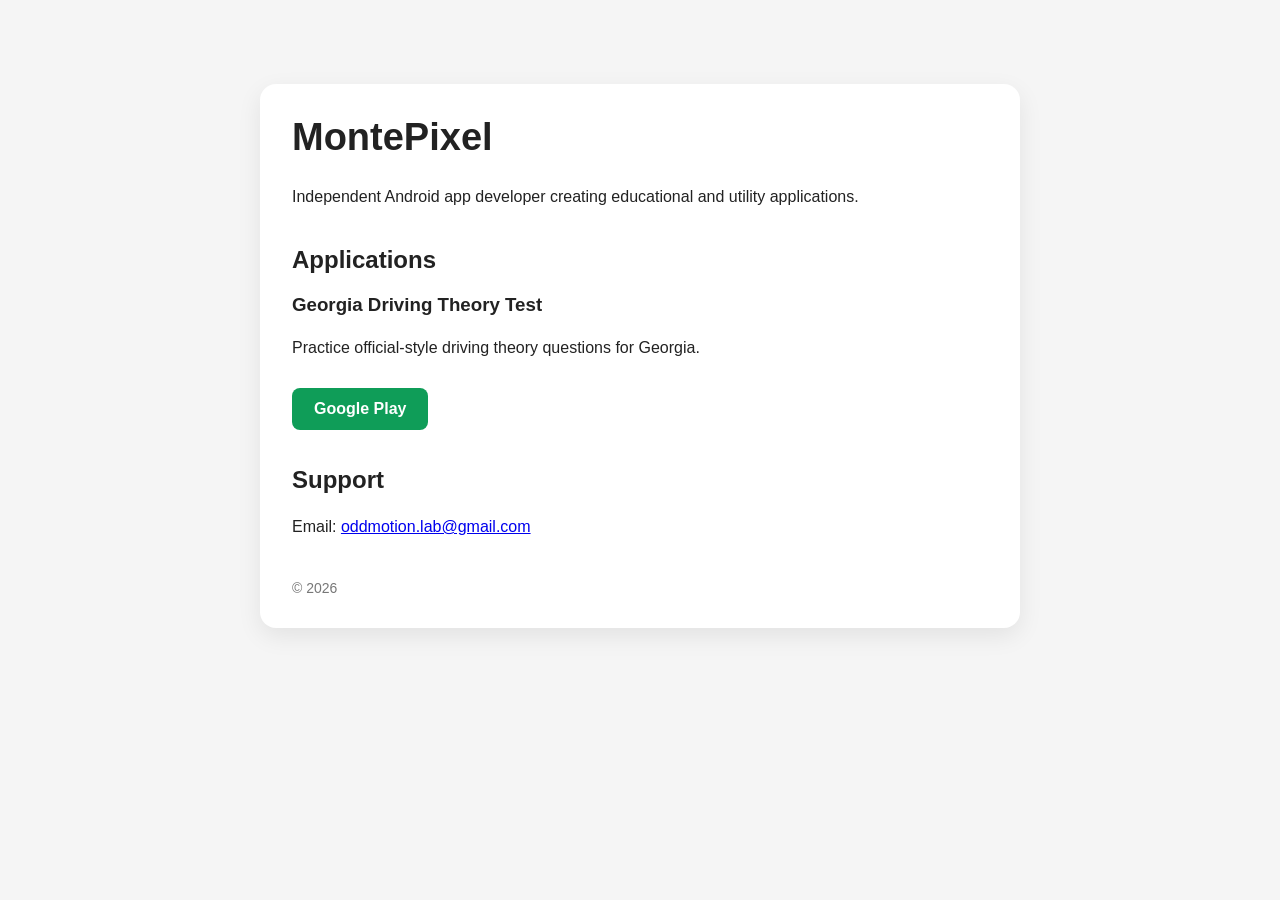
==== index.html @ 761410ec "Change title from 'MontePixel' to 'MontePixelStudio'" ====
<!DOCTYPE html>
<html lang="en">
<head>
    <meta charset="UTF-8">
    <meta name="viewport" content="width=device-width, initial-scale=1.0">
    <title>MontePixelStudio</title>
    <style>
        body {
            margin: 0;
            font-family: -apple-system, BlinkMacSystemFont, "Segoe UI", Roboto, Arial, sans-serif;
            background: #f5f5f5;
            color: #222;
        }

        .container {
            max-width: 760px;
            margin: 60px auto;
            padding: 24px;
        }

        .card {
            background: white;
            border-radius: 16px;
            padding: 32px;
            box-shadow: 0 8px 24px rgba(0,0,0,.08);
        }

        h1 {
            margin-top: 0;
            font-size: 38px;
        }

        h2 {
            margin-top: 36px;
        }

        p {
            line-height: 1.6;
        }

        .button {
            display: inline-block;
            margin-top: 12px;
            padding: 12px 22px;
            background: #0f9d58;
            color: white;
            text-decoration: none;
            border-radius: 8px;
            font-weight: 600;
        }

        .button:hover {
            background: #0b8043;
        }

        footer {
            margin-top: 40px;
            color: #777;
            font-size: 14px;
        }

        code {
            background: #eee;
            padding: 2px 6px;
            border-radius: 4px;
        }
    </style>
</head>
<body>

<div class="container">
    <div class="card">

        <h1>MontePixel</h1>

        <p>
            Independent Android app developer creating educational and utility applications.
        </p>

        <h2>Applications</h2>

        <h3>Georgia Driving Theory Test</h3>

        <p>
            Practice official-style driving theory questions for Georgia.
        </p>

        <a class="button"
           href="https://play.google.com/store/apps/details?id=com.montepixel.pddgeapp"
           target="_blank">
            Google Play
        </a>

        <h2>Support</h2>

        <p>
            Email:
            <a href="mailto:oddmotion.lab@gmail.com">
                oddmotion.lab@gmail.com
            </a>
        </p>

        <footer>
            © 2026 
        </footer>

    </div>
</div>

</body>
</html>
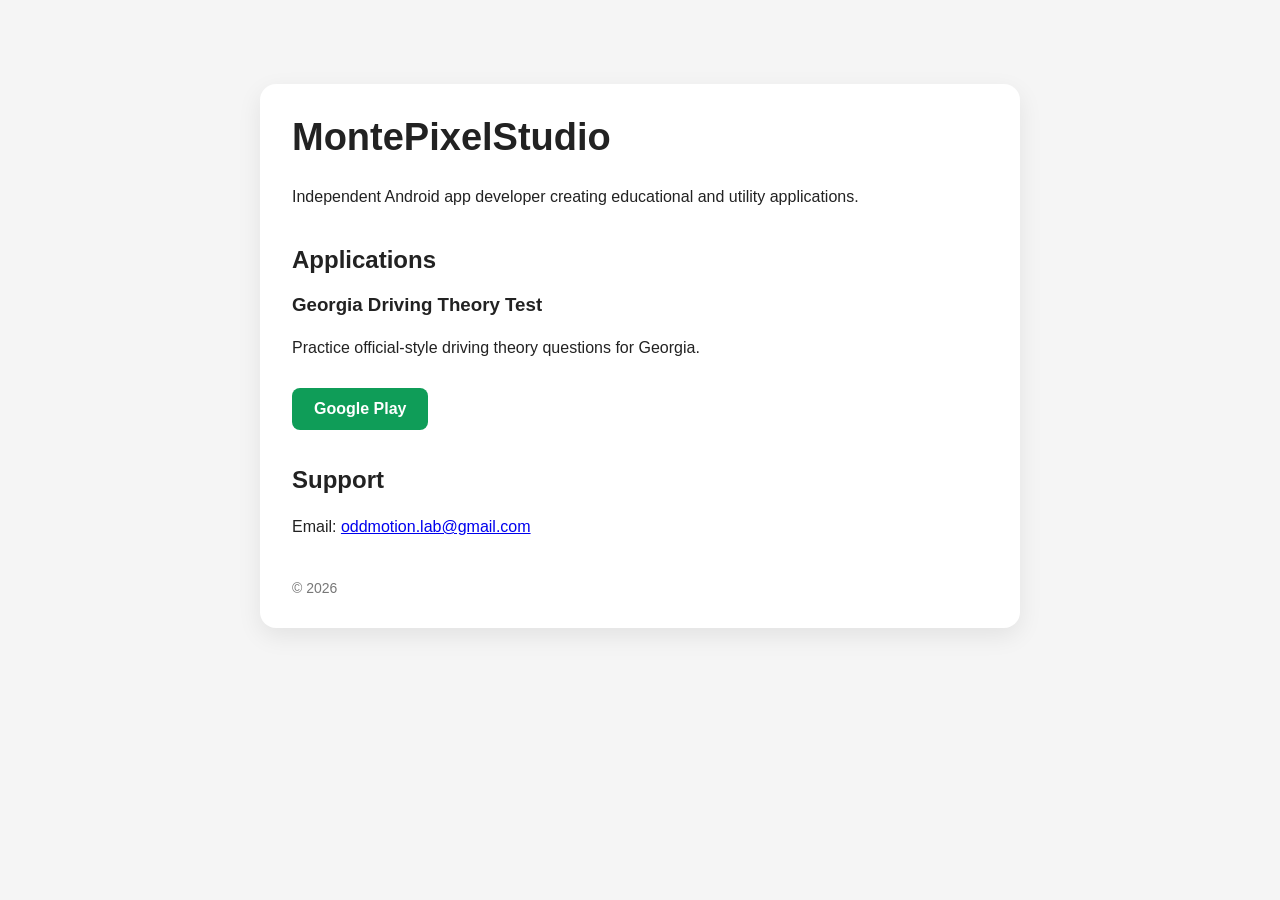
==== commit 289bce41: "Update index.html" ====
--- a/index.html
+++ b/index.html
@@ -71,7 +71,7 @@
 <div class="container">
     <div class="card">
 
-        <h1>MontePixel</h1>
+        <h1>MontePixelStudio</h1>
 
         <p>
             Independent Android app developer creating educational and utility applications.
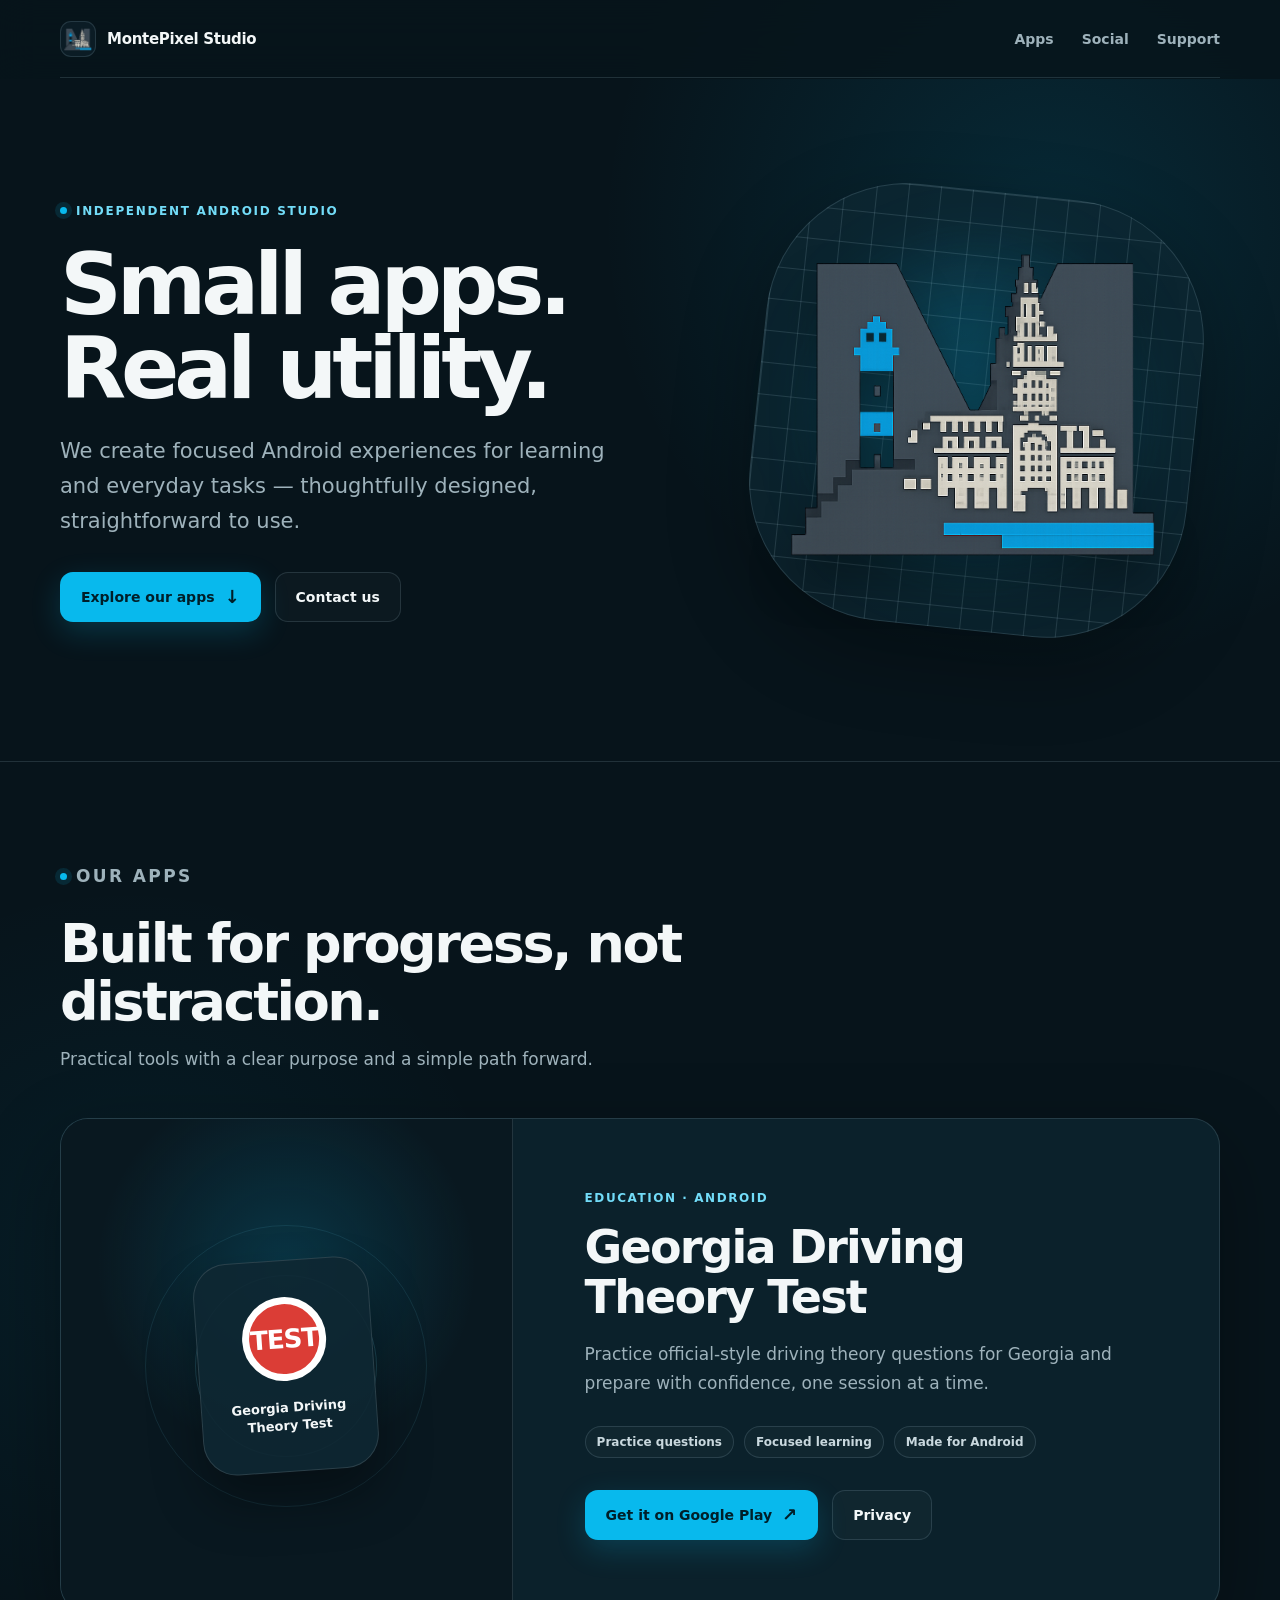
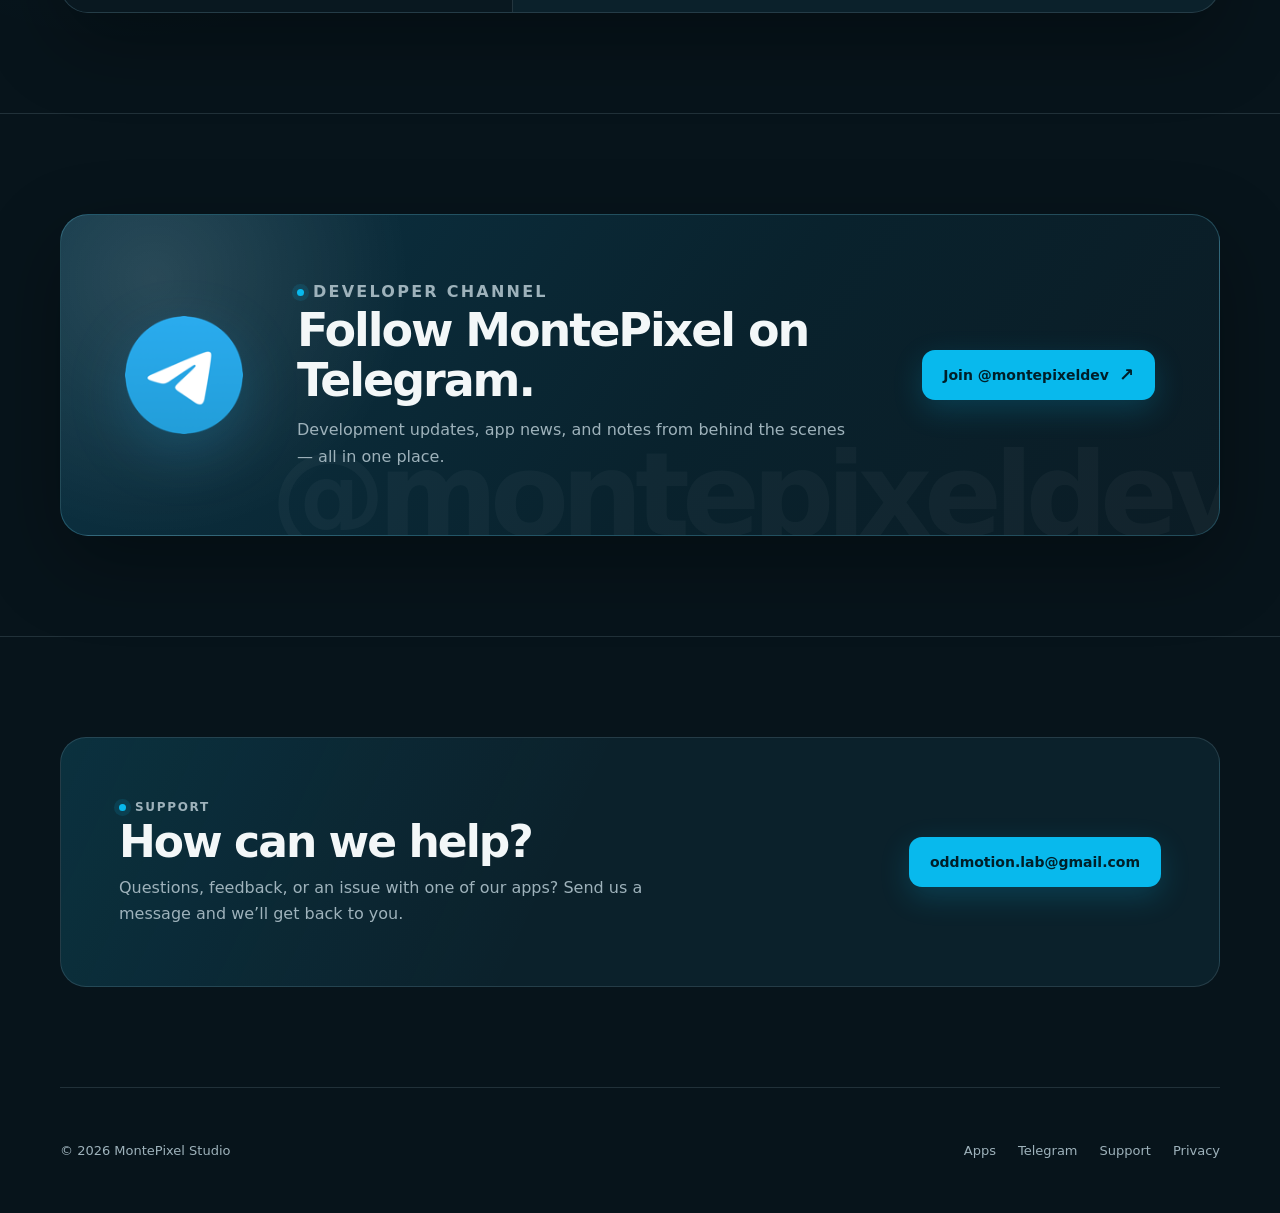
==== commit 76e13289: "Add files via upload" ====
--- a/index.html
+++ b/index.html
@@ -1,111 +1,848 @@
 <!DOCTYPE html>
 <html lang="en">
 <head>
-    <meta charset="UTF-8">
-    <meta name="viewport" content="width=device-width, initial-scale=1.0">
-    <title>MontePixelStudio</title>
-    <style>
-        body {
-            margin: 0;
-            font-family: -apple-system, BlinkMacSystemFont, "Segoe UI", Roboto, Arial, sans-serif;
-            background: #f5f5f5;
-            color: #222;
-        }
-
-        .container {
-            max-width: 760px;
-            margin: 60px auto;
-            padding: 24px;
-        }
-
-        .card {
-            background: white;
-            border-radius: 16px;
-            padding: 32px;
-            box-shadow: 0 8px 24px rgba(0,0,0,.08);
-        }
-
-        h1 {
-            margin-top: 0;
-            font-size: 38px;
-        }
-
-        h2 {
-            margin-top: 36px;
-        }
-
-        p {
-            line-height: 1.6;
-        }
-
-        .button {
-            display: inline-block;
-            margin-top: 12px;
-            padding: 12px 22px;
-            background: #0f9d58;
-            color: white;
-            text-decoration: none;
-            border-radius: 8px;
-            font-weight: 600;
-        }
-
-        .button:hover {
-            background: #0b8043;
-        }
-
-        footer {
-            margin-top: 40px;
-            color: #777;
-            font-size: 14px;
-        }
-
-        code {
-            background: #eee;
-            padding: 2px 6px;
-            border-radius: 4px;
-        }
-    </style>
+  <meta charset="UTF-8">
+  <meta name="viewport" content="width=device-width, initial-scale=1.0">
+  <link rel="icon" type="image/png" href="/favicon.png">
+  <title>MontePixelStudio</title>
+
+  <style>
+    :root {
+      color-scheme: dark;
+      --bg: #07141b;
+      --bg-soft: #0b1c25;
+      --surface: rgba(15, 39, 50, 0.72);
+      --surface-solid: #0f2732;
+      --text: #f3f7f8;
+      --muted: #9eb2bb;
+      --line: rgba(190, 226, 239, 0.14);
+      --accent: #08b9ed;
+      --accent-light: #72dcf8;
+      --accent-dark: #033f52;
+      --shadow: 0 28px 80px rgba(0, 0, 0, 0.32);
+    }
+
+    * {
+      box-sizing: border-box;
+    }
+
+    html {
+      scroll-behavior: smooth;
+      scroll-padding-top: 96px;
+    }
+
+    body {
+      min-height: 100vh;
+      margin: 0;
+      overflow-x: hidden;
+      color: var(--text);
+      background:
+        radial-gradient(circle at 82% 8%, rgba(8, 185, 237, 0.13), transparent 28rem),
+        radial-gradient(circle at 10% 45%, rgba(8, 185, 237, 0.06), transparent 24rem),
+        var(--bg);
+      font-family:
+        Inter,
+        ui-sans-serif,
+        system-ui,
+        -apple-system,
+        BlinkMacSystemFont,
+        "Segoe UI",
+        sans-serif;
+      -webkit-font-smoothing: antialiased;
+    }
+
+    a {
+      color: inherit;
+    }
+
+    a:focus-visible {
+      outline: 3px solid var(--accent-light);
+      outline-offset: 4px;
+      border-radius: 6px;
+    }
+
+    .shell {
+      width: min(1160px, calc(100% - 40px));
+      margin: 0 auto;
+    }
+
+    .site-header {
+      position: sticky;
+      top: 0;
+      z-index: 10;
+      border-bottom: 1px solid transparent;
+      background: rgba(7, 20, 27, 0.8);
+      backdrop-filter: blur(18px);
+      -webkit-backdrop-filter: blur(18px);
+    }
+
+    .header-inner {
+      min-height: 78px;
+      display: flex;
+      align-items: center;
+      justify-content: space-between;
+      gap: 24px;
+      border-bottom: 1px solid var(--line);
+    }
+
+    .brand {
+      display: inline-flex;
+      align-items: center;
+      gap: 11px;
+      color: var(--text);
+      font-size: 15px;
+      font-weight: 750;
+      letter-spacing: -0.02em;
+      text-decoration: none;
+    }
+
+    .brand-mark {
+      width: 36px;
+      height: 36px;
+      display: grid;
+      place-items: center;
+      overflow: hidden;
+      border: 1px solid var(--line);
+      border-radius: 11px;
+      background: var(--bg-soft);
+    }
+
+    .brand-mark img {
+      width: 30px;
+      height: 30px;
+      object-fit: contain;
+    }
+
+    .nav {
+      display: flex;
+      align-items: center;
+      gap: 28px;
+    }
+
+    .nav a {
+      color: var(--muted);
+      font-size: 14px;
+      font-weight: 650;
+      text-decoration: none;
+      transition: color 0.18s ease;
+    }
+
+    .nav a:hover {
+      color: var(--text);
+    }
+
+    main {
+      display: block;
+    }
+
+    .hero {
+      min-height: 640px;
+      display: grid;
+      grid-template-columns: minmax(0, 1.08fr) minmax(340px, 0.92fr);
+      align-items: center;
+      gap: clamp(44px, 8vw, 100px);
+      padding: 88px 0 106px;
+    }
+
+    .eyebrow {
+      display: inline-flex;
+      align-items: center;
+      gap: 9px;
+      margin: 0 0 24px;
+      color: var(--accent-light);
+      font-size: 12px;
+      font-weight: 780;
+      letter-spacing: 0.14em;
+      text-transform: uppercase;
+    }
+
+    .eyebrow::before {
+      content: "";
+      width: 7px;
+      height: 7px;
+      border-radius: 50%;
+      background: var(--accent);
+      box-shadow: 0 0 0 5px rgba(8, 185, 237, 0.12);
+    }
+
+    h1,
+    h2,
+    h3,
+    p {
+      margin-top: 0;
+    }
+
+    h1 {
+      max-width: 720px;
+      margin-bottom: 24px;
+      font-size: clamp(48px, 7vw, 86px);
+      line-height: 0.98;
+      letter-spacing: -0.06em;
+    }
+
+    .hero-copy {
+      max-width: 600px;
+      margin-bottom: 34px;
+      color: var(--muted);
+      font-size: clamp(18px, 2vw, 21px);
+      line-height: 1.65;
+    }
+
+    .actions {
+      display: flex;
+      flex-wrap: wrap;
+      align-items: center;
+      gap: 14px;
+    }
+
+    .button {
+      min-height: 50px;
+      display: inline-flex;
+      align-items: center;
+      justify-content: center;
+      gap: 10px;
+      padding: 0 20px;
+      border: 1px solid transparent;
+      border-radius: 13px;
+      font-size: 14px;
+      font-weight: 750;
+      text-decoration: none;
+      transition:
+        transform 0.18s ease,
+        background-color 0.18s ease,
+        border-color 0.18s ease;
+    }
+
+    .button:hover {
+      transform: translateY(-2px);
+    }
+
+    .button-primary {
+      color: #001f29;
+      background: var(--accent);
+      box-shadow: 0 10px 30px rgba(8, 185, 237, 0.2);
+    }
+
+    .button-primary:hover {
+      background: var(--accent-light);
+    }
+
+    .button-secondary {
+      color: var(--text);
+      border-color: var(--line);
+      background: rgba(255, 255, 255, 0.025);
+    }
+
+    .button-secondary:hover {
+      border-color: rgba(114, 220, 248, 0.45);
+      background: rgba(255, 255, 255, 0.05);
+    }
+
+    .button-arrow {
+      font-size: 18px;
+      line-height: 1;
+    }
+
+    .brand-visual {
+      position: relative;
+      aspect-ratio: 1 / 1;
+      display: grid;
+      place-items: center;
+      isolation: isolate;
+    }
+
+    .brand-visual::before {
+      content: "";
+      position: absolute;
+      inset: 5%;
+      z-index: -2;
+      border: 1px solid var(--line);
+      border-radius: 32%;
+      background:
+        linear-gradient(var(--line) 1px, transparent 1px),
+        linear-gradient(90deg, var(--line) 1px, transparent 1px),
+        radial-gradient(circle, rgba(8, 185, 237, 0.12), transparent 62%),
+        var(--surface);
+      background-size: 32px 32px, 32px 32px, auto, auto;
+      box-shadow: var(--shadow);
+      transform: rotate(6deg);
+    }
+
+    .brand-visual::after {
+      content: "";
+      position: absolute;
+      width: 62%;
+      height: 62%;
+      z-index: -1;
+      border-radius: 50%;
+      background: rgba(8, 185, 237, 0.12);
+      filter: blur(40px);
+    }
+
+    .brand-visual img {
+      width: 82%;
+      height: 82%;
+      object-fit: contain;
+      filter: drop-shadow(0 26px 22px rgba(0, 0, 0, 0.28));
+      transform: translateY(-2%);
+    }
+
+    .section {
+      padding: 100px 0;
+      border-top: 1px solid var(--line);
+    }
+
+    .section-heading {
+      max-width: 700px;
+      margin-bottom: 44px;
+    }
+
+    h2 {
+      margin-bottom: 14px;
+      font-size: clamp(34px, 5vw, 54px);
+      line-height: 1.08;
+      letter-spacing: -0.045em;
+    }
+
+    .section-heading p,
+    .product-copy {
+      color: var(--muted);
+      font-size: 17px;
+      line-height: 1.7;
+    }
+
+    .product-card {
+      display: grid;
+      grid-template-columns: minmax(0, 0.78fr) minmax(0, 1.22fr);
+      min-height: 460px;
+      overflow: hidden;
+      border: 1px solid var(--line);
+      border-radius: 28px;
+      background: var(--surface);
+      box-shadow: var(--shadow);
+    }
+
+    .product-preview {
+      position: relative;
+      min-height: 420px;
+      display: grid;
+      place-items: center;
+      overflow: hidden;
+      border-right: 1px solid var(--line);
+      background:
+        radial-gradient(circle at 50% 30%, rgba(8, 185, 237, 0.18), transparent 46%),
+        #091820;
+    }
+
+    .product-preview::before,
+    .product-preview::after {
+      content: "";
+      position: absolute;
+      width: 180px;
+      height: 180px;
+      border: 1px solid rgba(114, 220, 248, 0.18);
+      border-radius: 50%;
+    }
+
+    .product-preview::after {
+      width: 280px;
+      height: 280px;
+      opacity: 0.55;
+    }
+
+    .app-tile {
+      width: 176px;
+      min-height: 212px;
+      position: relative;
+      z-index: 1;
+      display: flex;
+      flex-direction: column;
+      align-items: center;
+      justify-content: center;
+      gap: 18px;
+      padding: 24px;
+      border: 1px solid rgba(255, 255, 255, 0.12);
+      border-radius: 34px;
+      background: rgba(15, 39, 50, 0.9);
+      box-shadow: 0 28px 50px rgba(0, 0, 0, 0.35);
+      transform: rotate(-4deg);
+    }
+
+    .road-sign {
+      width: 84px;
+      height: 84px;
+      display: grid;
+      place-items: center;
+      border: 7px solid #ffffff;
+      border-radius: 50%;
+      color: white;
+      background: #db3d36;
+      font-size: 26px;
+      font-weight: 850;
+      letter-spacing: -0.04em;
+    }
+
+    .app-tile span {
+      color: var(--text);
+      font-size: 13px;
+      font-weight: 700;
+      line-height: 1.35;
+      text-align: center;
+    }
+
+    .product-content {
+      display: flex;
+      flex-direction: column;
+      align-items: flex-start;
+      justify-content: center;
+      padding: clamp(36px, 7vw, 72px);
+    }
+
+    .product-label {
+      margin-bottom: 18px;
+      color: var(--accent-light);
+      font-size: 12px;
+      font-weight: 780;
+      letter-spacing: 0.13em;
+      text-transform: uppercase;
+    }
+
+    h3 {
+      max-width: 520px;
+      margin-bottom: 18px;
+      font-size: clamp(30px, 4vw, 46px);
+      line-height: 1.08;
+      letter-spacing: -0.04em;
+    }
+
+    .product-copy {
+      max-width: 560px;
+      margin-bottom: 28px;
+    }
+
+    .feature-list {
+      display: flex;
+      flex-wrap: wrap;
+      gap: 10px;
+      padding: 0;
+      margin: 0 0 32px;
+      list-style: none;
+    }
+
+    .feature-list li {
+      padding: 8px 11px;
+      border: 1px solid var(--line);
+      border-radius: 999px;
+      color: #c9d8de;
+      background: rgba(255, 255, 255, 0.025);
+      font-size: 12px;
+      font-weight: 680;
+    }
+
+    .support-card {
+      display: flex;
+      align-items: center;
+      justify-content: space-between;
+      gap: 40px;
+      padding: clamp(32px, 6vw, 58px);
+      border: 1px solid var(--line);
+      border-radius: 26px;
+      background:
+        linear-gradient(115deg, rgba(8, 185, 237, 0.1), transparent 44%),
+        var(--surface);
+    }
+
+    .social-card {
+      position: relative;
+      min-height: 310px;
+      display: grid;
+      grid-template-columns: auto minmax(0, 1fr) auto;
+      align-items: center;
+      gap: clamp(24px, 5vw, 54px);
+      overflow: hidden;
+      padding: clamp(34px, 6vw, 64px);
+      border: 1px solid rgba(114, 220, 248, 0.24);
+      border-radius: 28px;
+      background:
+        radial-gradient(circle at 8% 20%, rgba(255, 255, 255, 0.12), transparent 16rem),
+        linear-gradient(125deg, #0c3344 0%, #09222d 56%, #0b1c25 100%);
+      box-shadow: var(--shadow);
+    }
+
+    .social-card::after {
+      content: "@montepixeldev";
+      position: absolute;
+      right: -18px;
+      bottom: -27px;
+      color: rgba(255, 255, 255, 0.035);
+      font-size: clamp(58px, 9vw, 120px);
+      font-weight: 850;
+      letter-spacing: -0.07em;
+      white-space: nowrap;
+      pointer-events: none;
+    }
+
+    .social-icon {
+      width: clamp(82px, 11vw, 118px);
+      height: clamp(82px, 11vw, 118px);
+      position: relative;
+      z-index: 1;
+      flex: 0 0 auto;
+      filter: drop-shadow(0 18px 28px rgba(34, 158, 217, 0.24));
+    }
+
+    .social-content {
+      position: relative;
+      z-index: 1;
+    }
+
+    .social-content h2 {
+      margin-bottom: 12px;
+      font-size: clamp(30px, 4vw, 46px);
+    }
+
+    .social-content p {
+      max-width: 560px;
+      margin-bottom: 0;
+      color: var(--muted);
+      font-size: 16px;
+      line-height: 1.68;
+    }
+
+    .social-card .button {
+      position: relative;
+      z-index: 1;
+      white-space: nowrap;
+    }
+
+    .support-card h2 {
+      margin-bottom: 10px;
+      font-size: clamp(30px, 4vw, 44px);
+    }
+
+    .support-card p {
+      max-width: 600px;
+      margin-bottom: 0;
+      color: var(--muted);
+      line-height: 1.65;
+    }
+
+    .footer {
+      min-height: 126px;
+      display: flex;
+      align-items: center;
+      justify-content: space-between;
+      gap: 24px;
+      border-top: 1px solid var(--line);
+      color: var(--muted);
+      font-size: 13px;
+    }
+
+    .footer-links {
+      display: flex;
+      flex-wrap: wrap;
+      justify-content: flex-end;
+      gap: 22px;
+    }
+
+    .footer a {
+      text-decoration: none;
+    }
+
+    .footer a:hover {
+      color: var(--text);
+    }
+
+    @media (max-width: 860px) {
+      .hero {
+        min-height: auto;
+        grid-template-columns: 1fr;
+        gap: 34px;
+        padding: 72px 0 84px;
+      }
+
+      .hero-content {
+        max-width: 720px;
+      }
+
+      .brand-visual {
+        width: min(500px, 88vw);
+        margin: 0 auto;
+      }
+
+      .product-card {
+        grid-template-columns: 1fr;
+      }
+
+      .social-card {
+        grid-template-columns: auto minmax(0, 1fr);
+      }
+
+      .social-card .button {
+        grid-column: 1 / -1;
+        width: 100%;
+      }
+
+      .product-preview {
+        min-height: 380px;
+        border-right: 0;
+        border-bottom: 1px solid var(--line);
+      }
+    }
+
+    @media (max-width: 640px) {
+      .shell {
+        width: min(100% - 28px, 1160px);
+      }
+
+      .header-inner {
+        min-height: 70px;
+      }
+
+      .nav {
+        gap: 16px;
+      }
+
+      .nav a:first-child {
+        display: none;
+      }
+
+      .hero {
+        padding-top: 58px;
+      }
+
+      h1 {
+        font-size: clamp(44px, 14vw, 64px);
+      }
+
+      .hero-copy {
+        font-size: 17px;
+      }
+
+      .brand-visual::before {
+        border-radius: 26%;
+      }
+
+      .section {
+        padding: 76px 0;
+      }
+
+      .product-card,
+      .social-card,
+      .support-card {
+        border-radius: 22px;
+      }
+
+      .social-card {
+        grid-template-columns: 1fr;
+        gap: 22px;
+      }
+
+      .social-icon {
+        width: 82px;
+        height: 82px;
+      }
+
+      .product-preview {
+        min-height: 330px;
+      }
+
+      .product-content {
+        padding: 34px 24px 38px;
+      }
+
+      .support-card,
+      .footer {
+        align-items: flex-start;
+        flex-direction: column;
+      }
+
+      .support-card {
+        gap: 26px;
+      }
+
+      .support-card .button {
+        width: 100%;
+      }
+
+      .footer {
+        justify-content: center;
+        padding: 34px 0;
+      }
+
+      .footer-links {
+        justify-content: flex-start;
+      }
+    }
+
+    @media (prefers-reduced-motion: reduce) {
+      html {
+        scroll-behavior: auto;
+      }
+
+      *,
+      *::before,
+      *::after {
+        transition-duration: 0.01ms !important;
+      }
+    }
+  </style>
 </head>
+
 <body>
-
-<div class="container">
-    <div class="card">
-
-        <h1>MontePixelStudio</h1>
-
-        <p>
-            Independent Android app developer creating educational and utility applications.
+  <header class="site-header">
+    <div class="shell header-inner">
+      <a class="brand" href="#top" aria-label="MontePixel Studio home">
+        <span class="brand-mark">
+          <img src="/favicon.png" alt="" width="30" height="30">
+        </span>
+        <span>MontePixel Studio</span>
+      </a>
+
+      <nav class="nav" aria-label="Main navigation">
+        <a href="#apps">Apps</a>
+        <a href="#social">Social</a>
+        <a href="#support">Support</a>
+      </nav>
+    </div>
+  </header>
+
+  <main id="top">
+    <section class="shell hero" aria-labelledby="hero-title">
+      <div class="hero-content">
+        <p class="eyebrow">Independent Android studio</p>
+        <h1 id="hero-title">Small apps.<br>Real utility.</h1>
+        <p class="hero-copy">
+          We create focused Android experiences for learning and everyday tasks —
+          thoughtfully designed, straightforward to use.
         </p>
-
-        <h2>Applications</h2>
-
-        <h3>Georgia Driving Theory Test</h3>
-
-        <p>
-            Practice official-style driving theory questions for Georgia.
-        </p>
-
-        <a class="button"
-           href="https://play.google.com/store/apps/details?id=com.montepixel.pddgeapp"
-           target="_blank">
-            Google Play
+        <div class="actions">
+          <a class="button button-primary" href="#apps">
+            Explore our apps
+            <span class="button-arrow" aria-hidden="true">↓</span>
+          </a>
+          <a class="button button-secondary" href="mailto:oddmotion.lab@gmail.com">
+            Contact us
+          </a>
+        </div>
+      </div>
+
+      <div class="brand-visual" aria-hidden="true">
+        <img src="/favicon.png" alt="" width="512" height="512">
+      </div>
+    </section>
+
+    <section class="section" id="apps" aria-labelledby="apps-title">
+      <div class="shell">
+        <div class="section-heading">
+          <p class="eyebrow">Our apps</p>
+          <h2 id="apps-title">Built for progress, not distraction.</h2>
+          <p>Practical tools with a clear purpose and a simple path forward.</p>
+        </div>
+
+        <article class="product-card">
+          <div class="product-preview" aria-hidden="true">
+            <div class="app-tile">
+              <div class="road-sign">TEST</div>
+              <span>Georgia Driving<br>Theory Test</span>
+            </div>
+          </div>
+
+          <div class="product-content">
+            <p class="product-label">Education · Android</p>
+            <h3>Georgia Driving Theory Test</h3>
+            <p class="product-copy">
+              Practice official-style driving theory questions for Georgia and
+              prepare with confidence, one session at a time.
+            </p>
+            <ul class="feature-list" aria-label="App highlights">
+              <li>Practice questions</li>
+              <li>Focused learning</li>
+              <li>Made for Android</li>
+            </ul>
+            <div class="actions">
+              <a
+                class="button button-primary"
+                href="https://play.google.com/store/apps/details?id=com.montepixel.pddgeapp"
+                target="_blank"
+                rel="noopener noreferrer"
+                aria-label="Get Georgia Driving Theory Test on Google Play"
+              >
+                Get it on Google Play
+                <span class="button-arrow" aria-hidden="true">↗</span>
+              </a>
+              <a class="button button-secondary" href="/pddgeapp/privacy-policy.html">
+                Privacy
+              </a>
+            </div>
+          </div>
+        </article>
+      </div>
+    </section>
+
+    <section class="section" id="social" aria-labelledby="social-title">
+      <div class="shell">
+        <div class="social-card">
+          <img
+            class="social-icon"
+            src="/telegram-logo.png"
+            alt="Telegram"
+            width="128"
+            height="128"
+          >
+          <div class="social-content">
+            <p class="eyebrow">Developer channel</p>
+            <h2 id="social-title">Follow MontePixel on Telegram.</h2>
+            <p>
+              Development updates, app news, and notes from behind the scenes —
+              all in one place.
+            </p>
+          </div>
+          <a
+            class="button button-primary"
+            href="https://t.me/montepixeldev"
+            target="_blank"
+            rel="noopener noreferrer"
+            aria-label="Open the MontePixel developer channel on Telegram"
+          >
+            Join @montepixeldev
+            <span class="button-arrow" aria-hidden="true">↗</span>
+          </a>
+        </div>
+      </div>
+    </section>
+
+    <section class="section" id="support" aria-labelledby="support-title">
+      <div class="shell">
+        <div class="support-card">
+          <div>
+            <p class="eyebrow">Support</p>
+            <h2 id="support-title">How can we help?</h2>
+            <p>
+              Questions, feedback, or an issue with one of our apps? Send us a
+              message and we’ll get back to you.
+            </p>
+          </div>
+          <a class="button button-primary" href="mailto:oddmotion.lab@gmail.com">
+            oddmotion.lab@gmail.com
+          </a>
+        </div>
+      </div>
+    </section>
+  </main>
+
+  <footer>
+    <div class="shell footer">
+      <span>© 2026 MontePixel Studio</span>
+      <div class="footer-links">
+        <a href="#apps">Apps</a>
+        <a href="https://t.me/montepixeldev" target="_blank" rel="noopener noreferrer">
+          Telegram
         </a>
-
-        <h2>Support</h2>
-
-        <p>
-            Email:
-            <a href="mailto:oddmotion.lab@gmail.com">
-                oddmotion.lab@gmail.com
-            </a>
-        </p>
-
-        <footer>
-            © 2026 
-        </footer>
-
+        <a href="#support">Support</a>
+        <a href="/pddgeapp/privacy-policy.html">Privacy</a>
+      </div>
     </div>
-</div>
-
+  </footer>
 </body>
 </html>
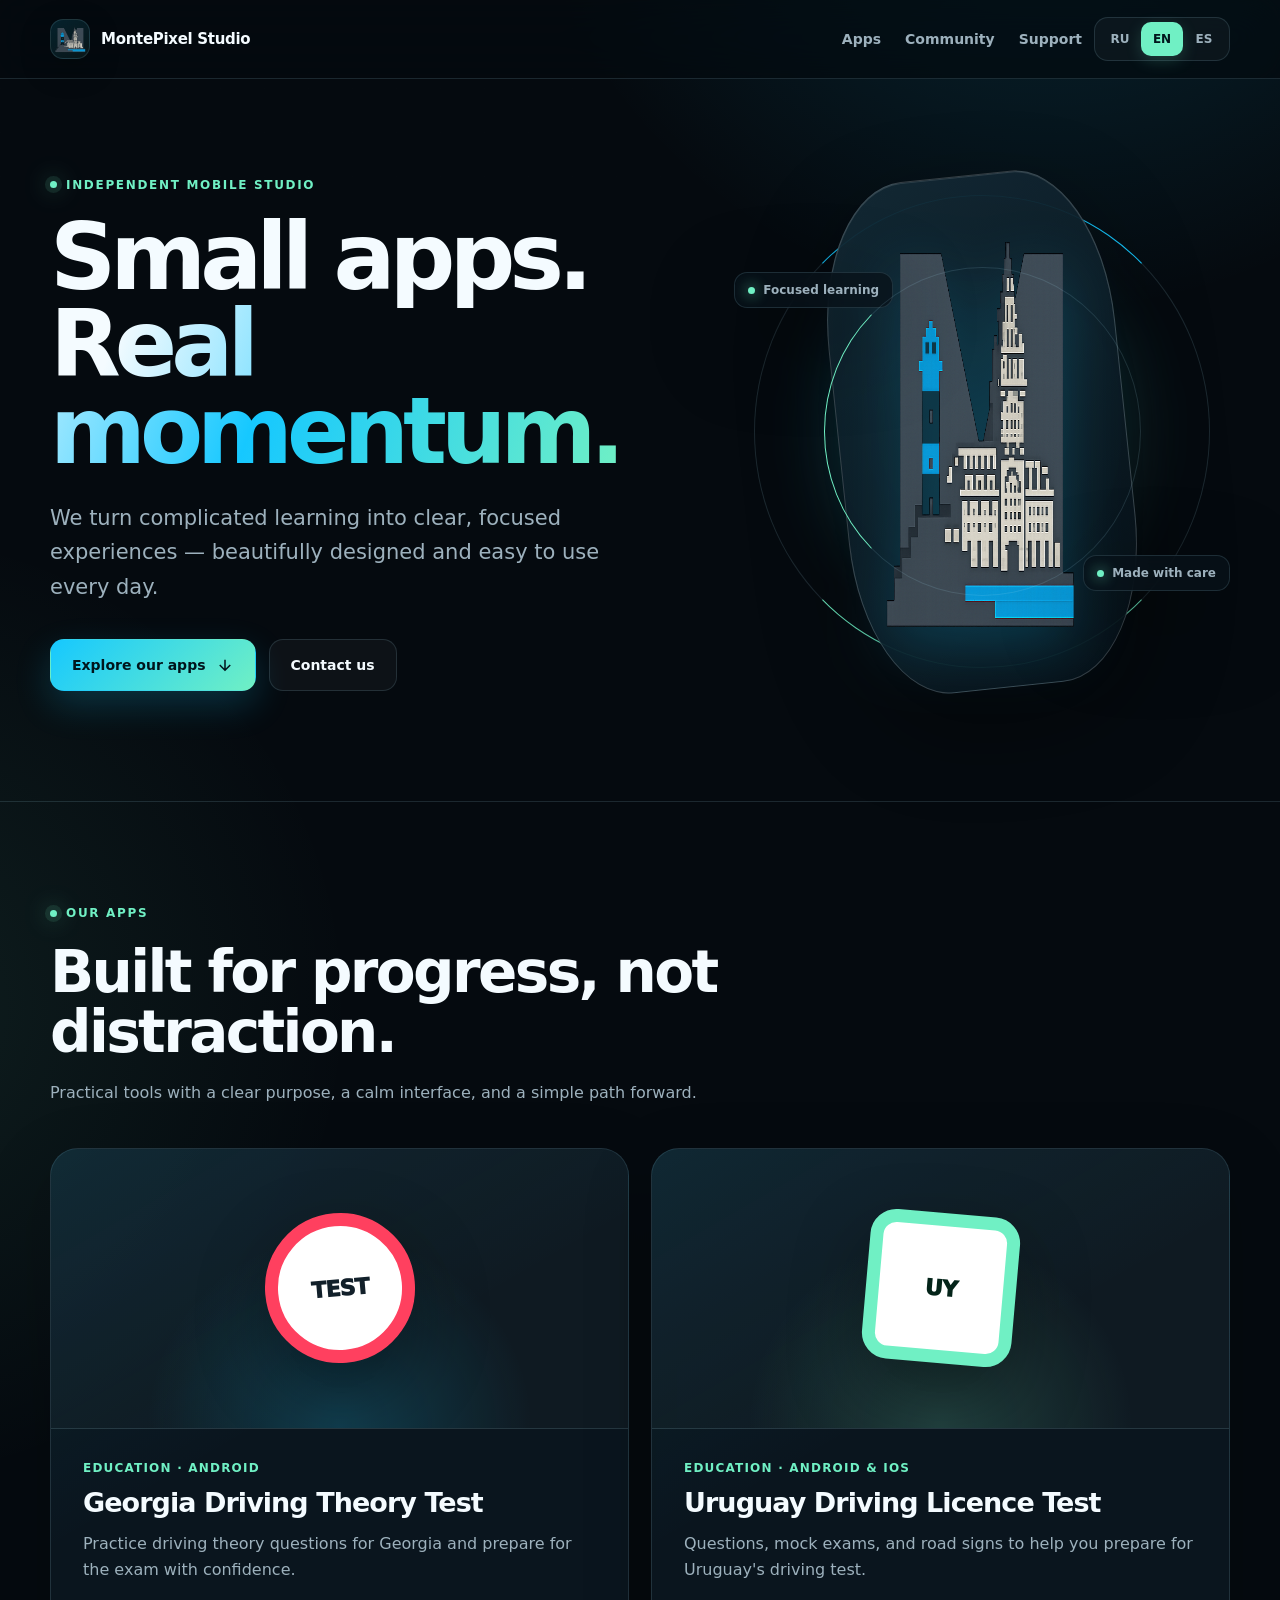
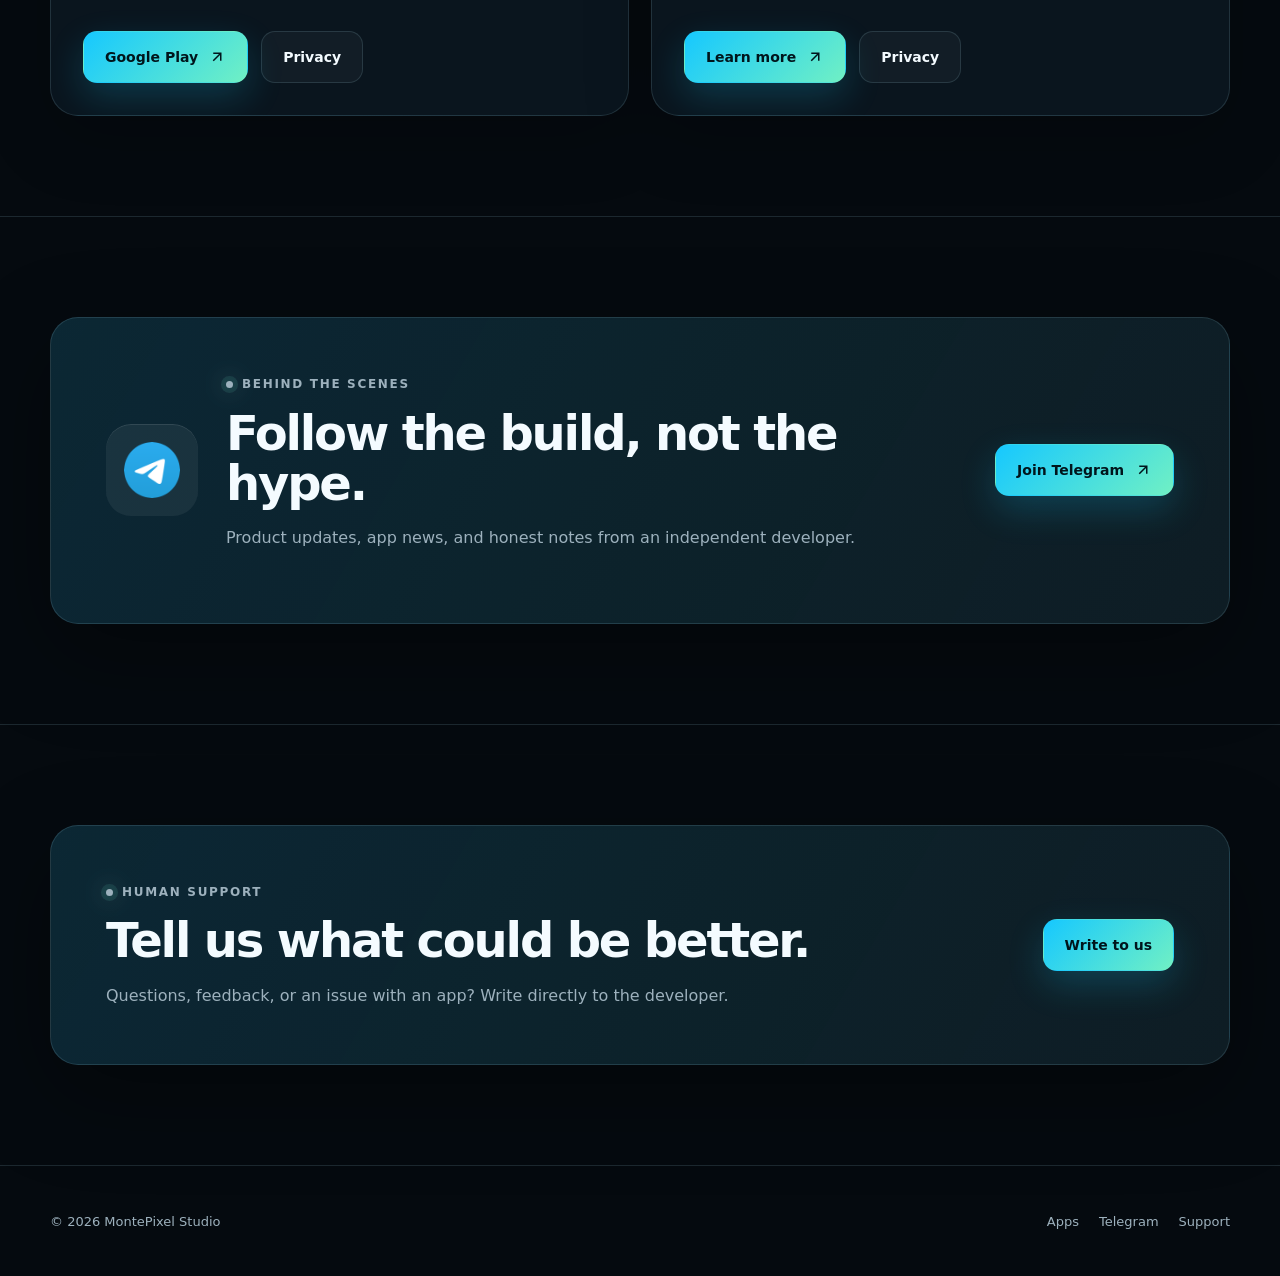
==== commit 6e06b69e: "Add files via upload" ====
--- a/index.html
+++ b/index.html
@@ -1,812 +1,120 @@
-<!DOCTYPE html>
+<!doctype html>
 <html lang="en">
 <head>
-  <meta charset="UTF-8">
-  <meta name="viewport" content="width=device-width, initial-scale=1.0">
+  <meta charset="utf-8">
+  <meta name="viewport" content="width=device-width, initial-scale=1, viewport-fit=cover">
+  <meta name="description" content="MontePixel Studio creates focused mobile apps for learning and everyday tasks.">
+  <meta name="theme-color" content="#050a0f">
+  <meta property="og:title" content="MontePixel Studio — useful apps, thoughtfully made">
+  <meta property="og:description" content="Independent mobile studio building focused learning tools.">
+  <meta property="og:image" content="/favicon.png">
   <link rel="icon" type="image/png" href="/favicon.png">
-  <title>MontePixelStudio</title>
-
-  <style>
-    :root {
-      color-scheme: dark;
-      --bg: #07141b;
-      --bg-soft: #0b1c25;
-      --surface: rgba(15, 39, 50, 0.72);
-      --surface-solid: #0f2732;
-      --text: #f3f7f8;
-      --muted: #9eb2bb;
-      --line: rgba(190, 226, 239, 0.14);
-      --accent: #08b9ed;
-      --accent-light: #72dcf8;
-      --accent-dark: #033f52;
-      --shadow: 0 28px 80px rgba(0, 0, 0, 0.32);
-    }
-
-    * {
-      box-sizing: border-box;
-    }
-
-    html {
-      scroll-behavior: smooth;
-      scroll-padding-top: 96px;
-    }
-
-    body {
-      min-height: 100vh;
-      margin: 0;
-      overflow-x: hidden;
-      color: var(--text);
-      background:
-        radial-gradient(circle at 82% 8%, rgba(8, 185, 237, 0.13), transparent 28rem),
-        radial-gradient(circle at 10% 45%, rgba(8, 185, 237, 0.06), transparent 24rem),
-        var(--bg);
-      font-family:
-        Inter,
-        ui-sans-serif,
-        system-ui,
-        -apple-system,
-        BlinkMacSystemFont,
-        "Segoe UI",
-        sans-serif;
-      -webkit-font-smoothing: antialiased;
-    }
-
-    a {
-      color: inherit;
-    }
-
-    a:focus-visible {
-      outline: 3px solid var(--accent-light);
-      outline-offset: 4px;
-      border-radius: 6px;
-    }
-
-    .shell {
-      width: min(1160px, calc(100% - 40px));
-      margin: 0 auto;
-    }
-
-    .site-header {
-      position: sticky;
-      top: 0;
-      z-index: 10;
-      border-bottom: 1px solid transparent;
-      background: rgba(7, 20, 27, 0.8);
-      backdrop-filter: blur(18px);
-      -webkit-backdrop-filter: blur(18px);
-    }
-
-    .header-inner {
-      min-height: 78px;
-      display: flex;
-      align-items: center;
-      justify-content: space-between;
-      gap: 24px;
-      border-bottom: 1px solid var(--line);
-    }
-
-    .brand {
-      display: inline-flex;
-      align-items: center;
-      gap: 11px;
-      color: var(--text);
-      font-size: 15px;
-      font-weight: 750;
-      letter-spacing: -0.02em;
-      text-decoration: none;
-    }
-
-    .brand-mark {
-      width: 36px;
-      height: 36px;
-      display: grid;
-      place-items: center;
-      overflow: hidden;
-      border: 1px solid var(--line);
-      border-radius: 11px;
-      background: var(--bg-soft);
-    }
-
-    .brand-mark img {
-      width: 30px;
-      height: 30px;
-      object-fit: contain;
-    }
-
-    .nav {
-      display: flex;
-      align-items: center;
-      gap: 28px;
-    }
-
-    .nav a {
-      color: var(--muted);
-      font-size: 14px;
-      font-weight: 650;
-      text-decoration: none;
-      transition: color 0.18s ease;
-    }
-
-    .nav a:hover {
-      color: var(--text);
-    }
-
-    main {
-      display: block;
-    }
-
-    .hero {
-      min-height: 640px;
-      display: grid;
-      grid-template-columns: minmax(0, 1.08fr) minmax(340px, 0.92fr);
-      align-items: center;
-      gap: clamp(44px, 8vw, 100px);
-      padding: 88px 0 106px;
-    }
-
-    .eyebrow {
-      display: inline-flex;
-      align-items: center;
-      gap: 9px;
-      margin: 0 0 24px;
-      color: var(--accent-light);
-      font-size: 12px;
-      font-weight: 780;
-      letter-spacing: 0.14em;
-      text-transform: uppercase;
-    }
-
-    .eyebrow::before {
-      content: "";
-      width: 7px;
-      height: 7px;
-      border-radius: 50%;
-      background: var(--accent);
-      box-shadow: 0 0 0 5px rgba(8, 185, 237, 0.12);
-    }
-
-    h1,
-    h2,
-    h3,
-    p {
-      margin-top: 0;
-    }
-
-    h1 {
-      max-width: 720px;
-      margin-bottom: 24px;
-      font-size: clamp(48px, 7vw, 86px);
-      line-height: 0.98;
-      letter-spacing: -0.06em;
-    }
-
-    .hero-copy {
-      max-width: 600px;
-      margin-bottom: 34px;
-      color: var(--muted);
-      font-size: clamp(18px, 2vw, 21px);
-      line-height: 1.65;
-    }
-
-    .actions {
-      display: flex;
-      flex-wrap: wrap;
-      align-items: center;
-      gap: 14px;
-    }
-
-    .button {
-      min-height: 50px;
-      display: inline-flex;
-      align-items: center;
-      justify-content: center;
-      gap: 10px;
-      padding: 0 20px;
-      border: 1px solid transparent;
-      border-radius: 13px;
-      font-size: 14px;
-      font-weight: 750;
-      text-decoration: none;
-      transition:
-        transform 0.18s ease,
-        background-color 0.18s ease,
-        border-color 0.18s ease;
-    }
-
-    .button:hover {
-      transform: translateY(-2px);
-    }
-
-    .button-primary {
-      color: #001f29;
-      background: var(--accent);
-      box-shadow: 0 10px 30px rgba(8, 185, 237, 0.2);
-    }
-
-    .button-primary:hover {
-      background: var(--accent-light);
-    }
-
-    .button-secondary {
-      color: var(--text);
-      border-color: var(--line);
-      background: rgba(255, 255, 255, 0.025);
-    }
-
-    .button-secondary:hover {
-      border-color: rgba(114, 220, 248, 0.45);
-      background: rgba(255, 255, 255, 0.05);
-    }
-
-    .button-arrow {
-      font-size: 18px;
-      line-height: 1;
-    }
-
-    .brand-visual {
-      position: relative;
-      aspect-ratio: 1 / 1;
-      display: grid;
-      place-items: center;
-      isolation: isolate;
-    }
-
-    .brand-visual::before {
-      content: "";
-      position: absolute;
-      inset: 5%;
-      z-index: -2;
-      border: 1px solid var(--line);
-      border-radius: 32%;
-      background:
-        linear-gradient(var(--line) 1px, transparent 1px),
-        linear-gradient(90deg, var(--line) 1px, transparent 1px),
-        radial-gradient(circle, rgba(8, 185, 237, 0.12), transparent 62%),
-        var(--surface);
-      background-size: 32px 32px, 32px 32px, auto, auto;
-      box-shadow: var(--shadow);
-      transform: rotate(6deg);
-    }
-
-    .brand-visual::after {
-      content: "";
-      position: absolute;
-      width: 62%;
-      height: 62%;
-      z-index: -1;
-      border-radius: 50%;
-      background: rgba(8, 185, 237, 0.12);
-      filter: blur(40px);
-    }
-
-    .brand-visual img {
-      width: 82%;
-      height: 82%;
-      object-fit: contain;
-      filter: drop-shadow(0 26px 22px rgba(0, 0, 0, 0.28));
-      transform: translateY(-2%);
-    }
-
-    .section {
-      padding: 100px 0;
-      border-top: 1px solid var(--line);
-    }
-
-    .section-heading {
-      max-width: 700px;
-      margin-bottom: 44px;
-    }
-
-    h2 {
-      margin-bottom: 14px;
-      font-size: clamp(34px, 5vw, 54px);
-      line-height: 1.08;
-      letter-spacing: -0.045em;
-    }
-
-    .section-heading p,
-    .product-copy {
-      color: var(--muted);
-      font-size: 17px;
-      line-height: 1.7;
-    }
-
-    .product-card {
-      display: grid;
-      grid-template-columns: minmax(0, 0.78fr) minmax(0, 1.22fr);
-      min-height: 460px;
-      overflow: hidden;
-      border: 1px solid var(--line);
-      border-radius: 28px;
-      background: var(--surface);
-      box-shadow: var(--shadow);
-    }
-
-    .product-preview {
-      position: relative;
-      min-height: 420px;
-      display: grid;
-      place-items: center;
-      overflow: hidden;
-      border-right: 1px solid var(--line);
-      background:
-        radial-gradient(circle at 50% 30%, rgba(8, 185, 237, 0.18), transparent 46%),
-        #091820;
-    }
-
-    .product-preview::before,
-    .product-preview::after {
-      content: "";
-      position: absolute;
-      width: 180px;
-      height: 180px;
-      border: 1px solid rgba(114, 220, 248, 0.18);
-      border-radius: 50%;
-    }
-
-    .product-preview::after {
-      width: 280px;
-      height: 280px;
-      opacity: 0.55;
-    }
-
-    .app-tile {
-      width: 176px;
-      min-height: 212px;
-      position: relative;
-      z-index: 1;
-      display: flex;
-      flex-direction: column;
-      align-items: center;
-      justify-content: center;
-      gap: 18px;
-      padding: 24px;
-      border: 1px solid rgba(255, 255, 255, 0.12);
-      border-radius: 34px;
-      background: rgba(15, 39, 50, 0.9);
-      box-shadow: 0 28px 50px rgba(0, 0, 0, 0.35);
-      transform: rotate(-4deg);
-    }
-
-    .road-sign {
-      width: 84px;
-      height: 84px;
-      display: grid;
-      place-items: center;
-      border: 7px solid #ffffff;
-      border-radius: 50%;
-      color: white;
-      background: #db3d36;
-      font-size: 26px;
-      font-weight: 850;
-      letter-spacing: -0.04em;
-    }
-
-    .app-tile span {
-      color: var(--text);
-      font-size: 13px;
-      font-weight: 700;
-      line-height: 1.35;
-      text-align: center;
-    }
-
-    .product-content {
-      display: flex;
-      flex-direction: column;
-      align-items: flex-start;
-      justify-content: center;
-      padding: clamp(36px, 7vw, 72px);
-    }
-
-    .product-label {
-      margin-bottom: 18px;
-      color: var(--accent-light);
-      font-size: 12px;
-      font-weight: 780;
-      letter-spacing: 0.13em;
-      text-transform: uppercase;
-    }
-
-    h3 {
-      max-width: 520px;
-      margin-bottom: 18px;
-      font-size: clamp(30px, 4vw, 46px);
-      line-height: 1.08;
-      letter-spacing: -0.04em;
-    }
-
-    .product-copy {
-      max-width: 560px;
-      margin-bottom: 28px;
-    }
-
-    .feature-list {
-      display: flex;
-      flex-wrap: wrap;
-      gap: 10px;
-      padding: 0;
-      margin: 0 0 32px;
-      list-style: none;
-    }
-
-    .feature-list li {
-      padding: 8px 11px;
-      border: 1px solid var(--line);
-      border-radius: 999px;
-      color: #c9d8de;
-      background: rgba(255, 255, 255, 0.025);
-      font-size: 12px;
-      font-weight: 680;
-    }
-
-    .support-card {
-      display: flex;
-      align-items: center;
-      justify-content: space-between;
-      gap: 40px;
-      padding: clamp(32px, 6vw, 58px);
-      border: 1px solid var(--line);
-      border-radius: 26px;
-      background:
-        linear-gradient(115deg, rgba(8, 185, 237, 0.1), transparent 44%),
-        var(--surface);
-    }
-
-    .social-card {
-      position: relative;
-      min-height: 310px;
-      display: grid;
-      grid-template-columns: auto minmax(0, 1fr) auto;
-      align-items: center;
-      gap: clamp(24px, 5vw, 54px);
-      overflow: hidden;
-      padding: clamp(34px, 6vw, 64px);
-      border: 1px solid rgba(114, 220, 248, 0.24);
-      border-radius: 28px;
-      background:
-        radial-gradient(circle at 8% 20%, rgba(255, 255, 255, 0.12), transparent 16rem),
-        linear-gradient(125deg, #0c3344 0%, #09222d 56%, #0b1c25 100%);
-      box-shadow: var(--shadow);
-    }
-
-    .social-card::after {
-      content: "@montepixeldev";
-      position: absolute;
-      right: -18px;
-      bottom: -27px;
-      color: rgba(255, 255, 255, 0.035);
-      font-size: clamp(58px, 9vw, 120px);
-      font-weight: 850;
-      letter-spacing: -0.07em;
-      white-space: nowrap;
-      pointer-events: none;
-    }
-
-    .social-icon {
-      width: clamp(82px, 11vw, 118px);
-      height: clamp(82px, 11vw, 118px);
-      position: relative;
-      z-index: 1;
-      flex: 0 0 auto;
-      filter: drop-shadow(0 18px 28px rgba(34, 158, 217, 0.24));
-    }
-
-    .social-content {
-      position: relative;
-      z-index: 1;
-    }
-
-    .social-content h2 {
-      margin-bottom: 12px;
-      font-size: clamp(30px, 4vw, 46px);
-    }
-
-    .social-content p {
-      max-width: 560px;
-      margin-bottom: 0;
-      color: var(--muted);
-      font-size: 16px;
-      line-height: 1.68;
-    }
-
-    .social-card .button {
-      position: relative;
-      z-index: 1;
-      white-space: nowrap;
-    }
-
-    .support-card h2 {
-      margin-bottom: 10px;
-      font-size: clamp(30px, 4vw, 44px);
-    }
-
-    .support-card p {
-      max-width: 600px;
-      margin-bottom: 0;
-      color: var(--muted);
-      line-height: 1.65;
-    }
-
-    .footer {
-      min-height: 126px;
-      display: flex;
-      align-items: center;
-      justify-content: space-between;
-      gap: 24px;
-      border-top: 1px solid var(--line);
-      color: var(--muted);
-      font-size: 13px;
-    }
-
-    .footer-links {
-      display: flex;
-      flex-wrap: wrap;
-      justify-content: flex-end;
-      gap: 22px;
-    }
-
-    .footer a {
-      text-decoration: none;
-    }
-
-    .footer a:hover {
-      color: var(--text);
-    }
-
-    @media (max-width: 860px) {
-      .hero {
-        min-height: auto;
-        grid-template-columns: 1fr;
-        gap: 34px;
-        padding: 72px 0 84px;
-      }
-
-      .hero-content {
-        max-width: 720px;
-      }
-
-      .brand-visual {
-        width: min(500px, 88vw);
-        margin: 0 auto;
-      }
-
-      .product-card {
-        grid-template-columns: 1fr;
-      }
-
-      .social-card {
-        grid-template-columns: auto minmax(0, 1fr);
-      }
-
-      .social-card .button {
-        grid-column: 1 / -1;
-        width: 100%;
-      }
-
-      .product-preview {
-        min-height: 380px;
-        border-right: 0;
-        border-bottom: 1px solid var(--line);
-      }
-    }
-
-    @media (max-width: 640px) {
-      .shell {
-        width: min(100% - 28px, 1160px);
-      }
-
-      .header-inner {
-        min-height: 70px;
-      }
-
-      .nav {
-        gap: 16px;
-      }
-
-      .nav a:first-child {
-        display: none;
-      }
-
-      .hero {
-        padding-top: 58px;
-      }
-
-      h1 {
-        font-size: clamp(44px, 14vw, 64px);
-      }
-
-      .hero-copy {
-        font-size: 17px;
-      }
-
-      .brand-visual::before {
-        border-radius: 26%;
-      }
-
-      .section {
-        padding: 76px 0;
-      }
-
-      .product-card,
-      .social-card,
-      .support-card {
-        border-radius: 22px;
-      }
-
-      .social-card {
-        grid-template-columns: 1fr;
-        gap: 22px;
-      }
-
-      .social-icon {
-        width: 82px;
-        height: 82px;
-      }
-
-      .product-preview {
-        min-height: 330px;
-      }
-
-      .product-content {
-        padding: 34px 24px 38px;
-      }
-
-      .support-card,
-      .footer {
-        align-items: flex-start;
-        flex-direction: column;
-      }
-
-      .support-card {
-        gap: 26px;
-      }
-
-      .support-card .button {
-        width: 100%;
-      }
-
-      .footer {
-        justify-content: center;
-        padding: 34px 0;
-      }
-
-      .footer-links {
-        justify-content: flex-start;
-      }
-    }
-
-    @media (prefers-reduced-motion: reduce) {
-      html {
-        scroll-behavior: auto;
-      }
-
-      *,
-      *::before,
-      *::after {
-        transition-duration: 0.01ms !important;
-      }
-    }
-  </style>
+  <link rel="apple-touch-icon" href="/favicon.png">
+  <link rel="stylesheet" href="/assets/site.css">
+  <title>MontePixel Studio — useful apps, thoughtfully made</title>
 </head>
-
 <body>
+  <a class="skip-link" href="#main" data-i18n="skip">Skip to content</a>
   <header class="site-header">
     <div class="shell header-inner">
-      <a class="brand" href="#top" aria-label="MontePixel Studio home">
-        <span class="brand-mark">
-          <img src="/favicon.png" alt="" width="30" height="30">
-        </span>
+      <a class="brand" href="#top" data-i18n-aria="homeAria" aria-label="MontePixel Studio home">
+        <span class="brand-mark"><img src="/favicon.png" alt="" width="33" height="33"></span>
         <span>MontePixel Studio</span>
       </a>
-
-      <nav class="nav" aria-label="Main navigation">
-        <a href="#apps">Apps</a>
-        <a href="#social">Social</a>
-        <a href="#support">Support</a>
-      </nav>
+      <div class="header-actions">
+        <nav class="nav" aria-label="Main navigation">
+          <a href="#apps" data-i18n="navApps">Apps</a>
+          <a href="#social" data-i18n="navSocial">Community</a>
+          <a href="#support" data-i18n="navSupport">Support</a>
+        </nav>
+        <div class="lang-switcher" aria-label="Language">
+          <button class="lang-button" type="button" data-set-lang="ru" aria-pressed="false">RU</button>
+          <button class="lang-button" type="button" data-set-lang="en" aria-pressed="true">EN</button>
+          <button class="lang-button" type="button" data-set-lang="es" aria-pressed="false">ES</button>
+        </div>
+      </div>
     </div>
   </header>
 
-  <main id="top">
-    <section class="shell hero" aria-labelledby="hero-title">
-      <div class="hero-content">
-        <p class="eyebrow">Independent Android studio</p>
-        <h1 id="hero-title">Small apps.<br>Real utility.</h1>
-        <p class="hero-copy">
-          We create focused Android experiences for learning and everyday tasks —
-          thoughtfully designed, straightforward to use.
-        </p>
+  <main id="main">
+    <section class="shell hero" id="top" aria-labelledby="hero-title">
+      <div>
+        <p class="eyebrow" data-i18n="heroEyebrow">Independent mobile studio</p>
+        <h1 id="hero-title"><span data-i18n="heroLine1">Small apps.</span><br><span class="gradient-text" data-i18n="heroLine2">Real momentum.</span></h1>
+        <p class="hero-copy" data-i18n="heroCopy">We turn complicated learning into clear, focused experiences — beautifully designed and easy to use every day.</p>
         <div class="actions">
           <a class="button button-primary" href="#apps">
-            Explore our apps
-            <span class="button-arrow" aria-hidden="true">↓</span>
+            <span data-i18n="explore">Explore our apps</span>
+            <svg viewBox="0 0 24 24" fill="none" stroke="currentColor" stroke-width="2" aria-hidden="true"><path d="M12 5v14M19 12l-7 7-7-7"/></svg>
           </a>
           <a class="button button-secondary" href="mailto:oddmotion.lab@gmail.com">
-            Contact us
+            <span data-i18n="contact">Contact us</span>
           </a>
         </div>
       </div>
-
-      <div class="brand-visual" aria-hidden="true">
-        <img src="/favicon.png" alt="" width="512" height="512">
+      <div class="brand-orbit" aria-hidden="true">
+        <span class="orbit-glow"></span>
+        <div class="brand-core"><img src="/favicon.png" alt="" width="512" height="512"></div>
+        <span class="orbit-chip one" data-i18n="chip1">Focused learning</span>
+        <span class="orbit-chip two" data-i18n="chip2">Made with care</span>
       </div>
     </section>
 
     <section class="section" id="apps" aria-labelledby="apps-title">
       <div class="shell">
-        <div class="section-heading">
-          <p class="eyebrow">Our apps</p>
-          <h2 id="apps-title">Built for progress, not distraction.</h2>
-          <p>Practical tools with a clear purpose and a simple path forward.</p>
+        <div class="section-heading reveal">
+          <p class="eyebrow" data-i18n="appsEyebrow">Our apps</p>
+          <h2 id="apps-title" data-i18n="appsTitle">Built for progress, not distraction.</h2>
+          <p data-i18n="appsCopy">Practical tools with a clear purpose, a calm interface, and a simple path forward.</p>
         </div>
+        <div class="app-grid">
+          <article class="app-card reveal">
+            <div class="app-visual" aria-hidden="true"><div class="road-sign">TEST</div></div>
+            <div class="app-content">
+              <p class="app-label" data-i18n="geLabel">Education · Android</p>
+              <h3 data-i18n="geTitle">Georgia Driving Theory Test</h3>
+              <p data-i18n="geCopy">Practice driving theory questions for Georgia and prepare for the exam with confidence.</p>
+              <div class="actions">
+                <a class="button button-primary" href="https://play.google.com/store/apps/details?id=com.montepixel.pddgeapp" target="_blank" rel="noopener noreferrer">
+                  <span data-i18n="googlePlay">Google Play</span>
+                  <svg viewBox="0 0 24 24" fill="none" stroke="currentColor" stroke-width="2" aria-hidden="true"><path d="M7 17 17 7M7 7h10v10"/></svg>
+                </a>
+                <a class="button button-secondary" href="/pddgeapp/privacy-policy.html" data-i18n="privacy">Privacy</a>
+              </div>
+            </div>
+          </article>
 
-        <article class="product-card">
-          <div class="product-preview" aria-hidden="true">
-            <div class="app-tile">
-              <div class="road-sign">TEST</div>
-              <span>Georgia Driving<br>Theory Test</span>
+          <article class="app-card reveal">
+            <div class="app-visual uruguay" aria-hidden="true"><div class="road-sign">UY</div></div>
+            <div class="app-content">
+              <p class="app-label" data-i18n="uyLabel">Education · Android &amp; iOS</p>
+              <h3 data-i18n="uyTitle">Uruguay Driving Licence Test</h3>
+              <p data-i18n="uyCopy">Questions, mock exams, and road signs to help you prepare for Uruguay's driving test.</p>
+              <div class="actions">
+                <a class="button button-primary" href="https://t.me/montepixeldev" target="_blank" rel="noopener noreferrer">
+                  <span data-i18n="learnMore">Learn more</span>
+                  <svg viewBox="0 0 24 24" fill="none" stroke="currentColor" stroke-width="2" aria-hidden="true"><path d="M7 17 17 7M7 7h10v10"/></svg>
+                </a>
+                <a class="button button-secondary" href="/conducirtestURU/privacy-policy.html" data-i18n="privacy">Privacy</a>
+              </div>
             </div>
-          </div>
-
-          <div class="product-content">
-            <p class="product-label">Education · Android</p>
-            <h3>Georgia Driving Theory Test</h3>
-            <p class="product-copy">
-              Practice official-style driving theory questions for Georgia and
-              prepare with confidence, one session at a time.
-            </p>
-            <ul class="feature-list" aria-label="App highlights">
-              <li>Practice questions</li>
-              <li>Focused learning</li>
-              <li>Made for Android</li>
-            </ul>
-            <div class="actions">
-              <a
-                class="button button-primary"
-                href="https://play.google.com/store/apps/details?id=com.montepixel.pddgeapp"
-                target="_blank"
-                rel="noopener noreferrer"
-                aria-label="Get Georgia Driving Theory Test on Google Play"
-              >
-                Get it on Google Play
-                <span class="button-arrow" aria-hidden="true">↗</span>
-              </a>
-              <a class="button button-secondary" href="/pddgeapp/privacy-policy.html">
-                Privacy
-              </a>
-            </div>
-          </div>
-        </article>
+          </article>
+        </div>
       </div>
     </section>
 
     <section class="section" id="social" aria-labelledby="social-title">
       <div class="shell">
-        <div class="social-card">
-          <img
-            class="social-icon"
-            src="/telegram-logo.png"
-            alt="Telegram"
-            width="128"
-            height="128"
-          >
-          <div class="social-content">
-            <p class="eyebrow">Developer channel</p>
-            <h2 id="social-title">Follow MontePixel on Telegram.</h2>
-            <p>
-              Development updates, app news, and notes from behind the scenes —
-              all in one place.
-            </p>
+        <div class="social-card reveal">
+          <img class="social-icon" src="/telegram-logo.png" alt="Telegram" width="128" height="128">
+          <div>
+            <p class="eyebrow" data-i18n="socialEyebrow">Behind the scenes</p>
+            <h2 id="social-title" data-i18n="socialTitle">Follow the build, not the hype.</h2>
+            <p data-i18n="socialCopy">Product updates, app news, and honest notes from an independent developer.</p>
           </div>
-          <a
-            class="button button-primary"
-            href="https://t.me/montepixeldev"
-            target="_blank"
-            rel="noopener noreferrer"
-            aria-label="Open the MontePixel developer channel on Telegram"
-          >
-            Join @montepixeldev
-            <span class="button-arrow" aria-hidden="true">↗</span>
+          <a class="button button-primary" href="https://t.me/montepixeldev" target="_blank" rel="noopener noreferrer">
+            <span data-i18n="joinTelegram">Join Telegram</span>
+            <svg viewBox="0 0 24 24" fill="none" stroke="currentColor" stroke-width="2" aria-hidden="true"><path d="M7 17 17 7M7 7h10v10"/></svg>
           </a>
         </div>
       </div>
@@ -814,35 +122,57 @@
 
     <section class="section" id="support" aria-labelledby="support-title">
       <div class="shell">
-        <div class="support-card">
+        <div class="support-card reveal">
           <div>
-            <p class="eyebrow">Support</p>
-            <h2 id="support-title">How can we help?</h2>
-            <p>
-              Questions, feedback, or an issue with one of our apps? Send us a
-              message and we’ll get back to you.
-            </p>
+            <p class="eyebrow" data-i18n="supportEyebrow">Human support</p>
+            <h2 id="support-title" data-i18n="supportTitle">Tell us what could be better.</h2>
+            <p data-i18n="supportCopy">Questions, feedback, or an issue with an app? Write directly to the developer.</p>
           </div>
-          <a class="button button-primary" href="mailto:oddmotion.lab@gmail.com">
-            oddmotion.lab@gmail.com
-          </a>
+          <a class="button button-primary" href="mailto:oddmotion.lab@gmail.com" data-i18n="writeUs">Write to us</a>
         </div>
       </div>
     </section>
   </main>
 
-  <footer>
-    <div class="shell footer">
-      <span>© 2026 MontePixel Studio</span>
+  <footer class="site-footer">
+    <div class="shell footer-inner">
+      <span>© <span data-current-year>2026</span> MontePixel Studio</span>
       <div class="footer-links">
-        <a href="#apps">Apps</a>
-        <a href="https://t.me/montepixeldev" target="_blank" rel="noopener noreferrer">
-          Telegram
-        </a>
-        <a href="#support">Support</a>
-        <a href="/pddgeapp/privacy-policy.html">Privacy</a>
+        <a href="#apps" data-i18n="navApps">Apps</a>
+        <a href="https://t.me/montepixeldev" target="_blank" rel="noopener noreferrer">Telegram</a>
+        <a href="#support" data-i18n="navSupport">Support</a>
       </div>
     </div>
   </footer>
+
+  <script>
+    window.PAGE_TRANSLATIONS = {
+      en: {
+        title: "MontePixel Studio — useful apps, thoughtfully made", description: "MontePixel Studio creates focused mobile apps for learning and everyday tasks.",
+        skip: "Skip to content", homeAria: "MontePixel Studio home", navApps: "Apps", navSocial: "Community", navSupport: "Support",
+        heroEyebrow: "Independent mobile studio", heroLine1: "Small apps.", heroLine2: "Real momentum.", heroCopy: "We turn complicated learning into clear, focused experiences — beautifully designed and easy to use every day.",
+        explore: "Explore our apps", contact: "Contact us", chip1: "Focused learning", chip2: "Made with care", appsEyebrow: "Our apps", appsTitle: "Built for progress, not distraction.", appsCopy: "Practical tools with a clear purpose, a calm interface, and a simple path forward.",
+        geLabel: "Education · Android", geTitle: "Georgia Driving Theory Test", geCopy: "Practice driving theory questions for Georgia and prepare for the exam with confidence.", uyLabel: "Education · Android & iOS", uyTitle: "Uruguay Driving Licence Test", uyCopy: "Questions, mock exams, and road signs to help you prepare for Uruguay's driving test.", googlePlay: "Google Play", privacy: "Privacy", learnMore: "Learn more",
+        socialEyebrow: "Behind the scenes", socialTitle: "Follow the build, not the hype.", socialCopy: "Product updates, app news, and honest notes from an independent developer.", joinTelegram: "Join Telegram", supportEyebrow: "Human support", supportTitle: "Tell us what could be better.", supportCopy: "Questions, feedback, or an issue with an app? Write directly to the developer.", writeUs: "Write to us"
+      },
+      ru: {
+        title: "MontePixel Studio — полезные приложения с характером", description: "MontePixel Studio создаёт понятные мобильные приложения для учёбы и повседневных задач.",
+        skip: "Перейти к содержанию", homeAria: "Главная MontePixel Studio", navApps: "Приложения", navSocial: "Сообщество", navSupport: "Поддержка",
+        heroEyebrow: "Независимая мобильная студия", heroLine1: "Меньше шума.", heroLine2: "Больше прогресса.", heroCopy: "Превращаем сложное обучение в понятный и сфокусированный опыт — красивый, спокойный и удобный каждый день.",
+        explore: "Смотреть приложения", contact: "Связаться", chip1: "Учёба без шума", chip2: "Сделано с заботой", appsEyebrow: "Наши приложения", appsTitle: "Для прогресса, а не отвлечения.", appsCopy: "Практичные инструменты с ясной целью, спокойным интерфейсом и понятным следующим шагом.",
+        geLabel: "Образование · Android", geTitle: "ПДД и тесты Грузии", geCopy: "Тренируйтесь на вопросах по ПДД Грузии и готовьтесь к экзамену уверенно.", uyLabel: "Образование · Android и iOS", uyTitle: "Экзамен на права в Уругвае", uyCopy: "Вопросы, пробные экзамены и дорожные знаки для подготовки к экзамену в Уругвае.", googlePlay: "Google Play", privacy: "Конфиденциальность", learnMore: "Подробнее",
+        socialEyebrow: "Изнутри студии", socialTitle: "Следите за работой, а не за хайпом.", socialCopy: "Обновления продуктов, новости приложений и честные заметки независимого разработчика.", joinTelegram: "Открыть Telegram", supportEyebrow: "Живая поддержка", supportTitle: "Расскажите, что улучшить.", supportCopy: "Есть вопрос, идея или проблема с приложением? Напишите напрямую разработчику.", writeUs: "Написать нам"
+      },
+      es: {
+        title: "MontePixel Studio — aplicaciones útiles, creadas con cuidado", description: "MontePixel Studio crea aplicaciones móviles claras para aprender y resolver tareas cotidianas.",
+        skip: "Ir al contenido", homeAria: "Inicio de MontePixel Studio", navApps: "Aplicaciones", navSocial: "Comunidad", navSupport: "Soporte",
+        heroEyebrow: "Estudio móvil independiente", heroLine1: "Apps pequeñas.", heroLine2: "Progreso real.", heroCopy: "Convertimos el aprendizaje complejo en experiencias claras y enfocadas: bonitas, tranquilas y fáciles de usar cada día.",
+        explore: "Ver aplicaciones", contact: "Contactarnos", chip1: "Aprendizaje enfocado", chip2: "Hecho con cuidado", appsEyebrow: "Nuestras aplicaciones", appsTitle: "Creadas para avanzar, no distraer.", appsCopy: "Herramientas prácticas con un objetivo claro, una interfaz serena y un camino sencillo.",
+        geLabel: "Educación · Android", geTitle: "Test de conducir de Georgia", geCopy: "Practica preguntas de conducción de Georgia y prepárate para el examen con confianza.", uyLabel: "Educación · Android y iOS", uyTitle: "Test de libreta de conducir Uruguay", uyCopy: "Preguntas, simulacros y señales de tránsito para preparar el examen de conducir en Uruguay.", googlePlay: "Google Play", privacy: "Privacidad", learnMore: "Más información",
+        socialEyebrow: "Entre bastidores", socialTitle: "Sigue el trabajo, no el ruido.", socialCopy: "Actualizaciones, noticias y notas honestas de un desarrollador independiente.", joinTelegram: "Abrir Telegram", supportEyebrow: "Soporte humano", supportTitle: "Cuéntanos qué podemos mejorar.", supportCopy: "¿Tienes una pregunta, sugerencia o problema con una app? Escribe directamente al desarrollador.", writeUs: "Escríbenos"
+      }
+    };
+  </script>
+  <script src="/assets/site.js" defer></script>
 </body>
 </html>
--- a/assets/site.css
+++ b/assets/site.css
@@ -0,0 +1,213 @@
+:root {
+  color-scheme: dark;
+  --bg: #050a0f;
+  --bg-2: #09131b;
+  --panel: rgba(13, 27, 37, .72);
+  --panel-solid: #0d1b25;
+  --text: #f4fbff;
+  --muted: #9db1bd;
+  --line: rgba(167, 225, 244, .14);
+  --accent: #16c8ff;
+  --accent-2: #70f0c4;
+  --accent-ink: #00151c;
+  --shadow: 0 30px 90px rgba(0, 0, 0, .34);
+  --radius: 28px;
+}
+
+* { box-sizing: border-box; }
+html { scroll-behavior: smooth; scroll-padding-top: 104px; }
+body {
+  min-height: 100vh;
+  margin: 0;
+  overflow-x: hidden;
+  color: var(--text);
+  background:
+    radial-gradient(circle at 82% -8%, rgba(22, 200, 255, .18), transparent 34rem),
+    radial-gradient(circle at -10% 35%, rgba(112, 240, 196, .09), transparent 30rem),
+    var(--bg);
+  font-family: Inter, ui-sans-serif, system-ui, -apple-system, BlinkMacSystemFont, "Segoe UI", sans-serif;
+  -webkit-font-smoothing: antialiased;
+}
+body::before {
+  content: "";
+  position: fixed;
+  inset: 0;
+  z-index: -1;
+  pointer-events: none;
+  opacity: .22;
+  background-image: linear-gradient(rgba(255,255,255,.025) 1px, transparent 1px), linear-gradient(90deg, rgba(255,255,255,.025) 1px, transparent 1px);
+  background-size: 44px 44px;
+  mask-image: linear-gradient(to bottom, black, transparent 80%);
+}
+
+a { color: inherit; }
+button, a { -webkit-tap-highlight-color: transparent; }
+a:focus-visible, button:focus-visible { outline: 3px solid var(--accent-2); outline-offset: 4px; }
+img { max-width: 100%; }
+.shell { width: min(1180px, calc(100% - 40px)); margin: 0 auto; }
+.skip-link { position: fixed; left: 16px; top: -80px; z-index: 1000; padding: 12px 16px; border-radius: 12px; color: var(--accent-ink); background: var(--accent-2); font-weight: 800; transition: top .2s; }
+.skip-link:focus { top: 16px; }
+
+.site-header {
+  position: sticky;
+  top: 0;
+  z-index: 100;
+  border-bottom: 1px solid var(--line);
+  background: rgba(5, 10, 15, .72);
+  backdrop-filter: blur(20px) saturate(140%);
+  -webkit-backdrop-filter: blur(20px) saturate(140%);
+}
+.header-inner { min-height: 78px; display: flex; align-items: center; justify-content: space-between; gap: 24px; }
+.brand { display: inline-flex; align-items: center; gap: 11px; color: var(--text); font-size: 15px; font-weight: 820; letter-spacing: -.02em; text-decoration: none; }
+.brand-mark { width: 40px; height: 40px; display: grid; place-items: center; overflow: hidden; border: 1px solid var(--line); border-radius: 13px; background: linear-gradient(145deg, rgba(22,200,255,.13), rgba(112,240,196,.06)); box-shadow: 0 10px 30px rgba(0,0,0,.25); }
+.brand-mark img { width: 33px; height: 33px; object-fit: contain; }
+.header-actions { display: flex; align-items: center; gap: 12px; }
+.nav { display: flex; align-items: center; gap: 24px; }
+.nav a { color: var(--muted); font-size: 14px; font-weight: 700; text-decoration: none; transition: color .18s; }
+.nav a:hover { color: var(--text); }
+
+.lang-switcher { display: inline-flex; padding: 4px; border: 1px solid var(--line); border-radius: 14px; background: rgba(255,255,255,.035); }
+.lang-button { min-width: 42px; min-height: 34px; padding: 0 10px; border: 0; border-radius: 10px; color: var(--muted); background: transparent; font: inherit; font-size: 12px; font-weight: 820; cursor: pointer; transition: color .18s, background .18s, transform .18s; }
+.lang-button:hover { color: var(--text); }
+.lang-button[aria-pressed="true"] { color: var(--accent-ink); background: var(--accent-2); box-shadow: 0 5px 16px rgba(112,240,196,.18); }
+
+.hero { min-height: 700px; display: grid; grid-template-columns: minmax(0, 1.08fr) minmax(360px, .92fr); align-items: center; gap: clamp(48px, 8vw, 110px); padding: 94px 0 110px; }
+.eyebrow { display: inline-flex; align-items: center; gap: 9px; margin: 0 0 22px; color: var(--accent-2); font-size: 12px; font-weight: 850; letter-spacing: .14em; text-transform: uppercase; }
+.eyebrow::before { content: ""; width: 7px; height: 7px; border-radius: 50%; background: currentColor; box-shadow: 0 0 0 5px rgba(112,240,196,.1), 0 0 24px currentColor; }
+h1, h2, h3, p { margin-top: 0; }
+h1 { max-width: 760px; margin-bottom: 25px; font-size: clamp(52px, 7.5vw, 92px); line-height: .95; letter-spacing: -.065em; }
+.gradient-text { color: transparent; background: linear-gradient(110deg, var(--text) 10%, var(--accent) 52%, var(--accent-2)); background-clip: text; -webkit-background-clip: text; }
+.hero-copy { max-width: 640px; margin-bottom: 34px; color: var(--muted); font-size: clamp(18px, 2vw, 21px); line-height: 1.65; }
+.actions { display: flex; flex-wrap: wrap; align-items: center; gap: 13px; }
+.button { min-height: 52px; display: inline-flex; align-items: center; justify-content: center; gap: 10px; padding: 0 21px; border: 1px solid transparent; border-radius: 14px; font-size: 14px; font-weight: 820; text-decoration: none; cursor: pointer; transition: transform .18s, background .18s, border-color .18s, box-shadow .18s; }
+.button:hover { transform: translateY(-3px); }
+.button-primary { color: var(--accent-ink); background: linear-gradient(135deg, var(--accent), var(--accent-2)); box-shadow: 0 14px 36px rgba(22,200,255,.2); }
+.button-primary:hover { box-shadow: 0 18px 46px rgba(22,200,255,.3); }
+.button-secondary { color: var(--text); border-color: var(--line); background: rgba(255,255,255,.035); }
+.button-secondary:hover { border-color: rgba(112,240,196,.42); background: rgba(255,255,255,.07); }
+.button svg { width: 18px; height: 18px; }
+
+.brand-orbit { position: relative; aspect-ratio: 1; display: grid; place-items: center; isolation: isolate; }
+.brand-orbit::before, .brand-orbit::after { content: ""; position: absolute; border: 1px solid var(--line); border-radius: 50%; }
+.brand-orbit::before { inset: 4%; animation: spin 22s linear infinite; border-top-color: var(--accent); border-bottom-color: var(--accent-2); }
+.brand-orbit::after { inset: 18%; animation: spin 16s linear infinite reverse; border-left-color: var(--accent-2); }
+.orbit-glow { position: absolute; inset: 22%; z-index: -1; border-radius: 42%; background: linear-gradient(135deg, rgba(22,200,255,.32), rgba(112,240,196,.18)); filter: blur(38px); animation: breathe 5s ease-in-out infinite; }
+.brand-core { width: 58%; aspect-ratio: 1; display: grid; place-items: center; border: 1px solid rgba(255,255,255,.18); border-radius: 31%; background: linear-gradient(145deg, rgba(19,42,54,.96), rgba(7,16,23,.96)); box-shadow: inset 0 1px rgba(255,255,255,.12), 0 35px 90px rgba(0,0,0,.42); transform: rotate(-6deg); }
+.brand-core img { width: 72%; filter: drop-shadow(0 20px 32px rgba(22,200,255,.22)); transform: rotate(6deg); }
+.orbit-chip { position: absolute; display: flex; align-items: center; gap: 8px; padding: 10px 13px; border: 1px solid var(--line); border-radius: 13px; color: var(--muted); background: rgba(8,18,25,.8); backdrop-filter: blur(12px); font-size: 12px; font-weight: 760; box-shadow: var(--shadow); }
+.orbit-chip::before { content: ""; width: 7px; height: 7px; border-radius: 50%; background: var(--accent-2); box-shadow: 0 0 14px var(--accent-2); }
+.orbit-chip.one { left: 0; top: 19%; }
+.orbit-chip.two { right: 0; bottom: 19%; }
+
+@keyframes spin { to { transform: rotate(360deg); } }
+@keyframes breathe { 50% { transform: scale(1.13); opacity: .7; } }
+@keyframes reveal { from { opacity: 0; transform: translateY(22px); } to { opacity: 1; transform: translateY(0); } }
+.reveal { animation: reveal .7s both; animation-timeline: view(); animation-range: entry 5% cover 26%; }
+
+.section { padding: 100px 0; border-top: 1px solid var(--line); }
+.section-heading { max-width: 720px; margin-bottom: 42px; }
+.section-heading h2, .support-card h2, .social-card h2 { margin-bottom: 16px; font-size: clamp(34px, 5vw, 58px); line-height: 1.04; letter-spacing: -.045em; }
+.section-heading > p:last-child, .support-card p, .social-card p { color: var(--muted); line-height: 1.7; }
+.app-grid { display: grid; grid-template-columns: repeat(2, minmax(0,1fr)); gap: 22px; }
+.app-card { position: relative; overflow: hidden; border: 1px solid var(--line); border-radius: var(--radius); background: linear-gradient(150deg, rgba(22,200,255,.08), transparent 45%), var(--panel); box-shadow: 0 22px 70px rgba(0,0,0,.2); transition: transform .25s, border-color .25s; }
+.app-card:hover { transform: translateY(-6px); border-color: rgba(112,240,196,.35); }
+.app-visual { min-height: 280px; display: grid; place-items: center; position: relative; overflow: hidden; border-bottom: 1px solid var(--line); background: radial-gradient(circle at 50% 100%, rgba(22,200,255,.2), transparent 48%), rgba(255,255,255,.018); }
+.app-visual.uruguay { background: radial-gradient(circle at 50% 100%, rgba(112,240,196,.18), transparent 48%), rgba(255,255,255,.018); }
+.road-sign { width: 150px; aspect-ratio: 1; display: grid; place-items: center; border: 13px solid #ff405f; border-radius: 50%; color: #12202a; background: #fff; font-size: 22px; font-weight: 950; letter-spacing: -.04em; box-shadow: 0 28px 70px rgba(0,0,0,.35); transform: rotate(-5deg); }
+.uruguay .road-sign { border-radius: 26px; border-color: var(--accent-2); color: #042419; transform: rotate(5deg); }
+.app-content { padding: 32px; }
+.app-label { margin-bottom: 12px; color: var(--accent-2); font-size: 12px; font-weight: 850; letter-spacing: .1em; text-transform: uppercase; }
+.app-content h3 { margin-bottom: 13px; font-size: 27px; letter-spacing: -.035em; }
+.app-content > p:not(.app-label) { min-height: 76px; margin-bottom: 24px; color: var(--muted); line-height: 1.6; }
+
+.social-card, .support-card { display: grid; align-items: center; gap: 28px; padding: clamp(28px, 5vw, 55px); border: 1px solid var(--line); border-radius: var(--radius); background: linear-gradient(120deg, rgba(22,200,255,.1), rgba(112,240,196,.035)), var(--panel); box-shadow: var(--shadow); }
+.social-card { grid-template-columns: auto 1fr auto; }
+.social-icon { width: 92px; height: 92px; padding: 18px; border-radius: 25px; background: rgba(255,255,255,.06); box-shadow: inset 0 1px rgba(255,255,255,.1); }
+.social-card h2, .support-card h2 { font-size: clamp(30px, 4vw, 48px); }
+.social-card .eyebrow, .support-card .eyebrow { margin-bottom: 14px; }
+.support-card { grid-template-columns: 1fr auto; }
+.support-card p { max-width: 670px; margin-bottom: 0; }
+
+.site-footer { border-top: 1px solid var(--line); color: var(--muted); }
+.footer-inner { min-height: 110px; display: flex; align-items: center; justify-content: space-between; gap: 24px; font-size: 13px; }
+.footer-links { display: flex; flex-wrap: wrap; gap: 20px; }
+.footer-links a { text-decoration: none; }
+.footer-links a:hover { color: var(--text); }
+
+/* Privacy pages */
+.privacy-page { padding: 68px 0 100px; }
+.privacy-hero { position: relative; overflow: hidden; margin-bottom: 26px; padding: clamp(34px,6vw,68px); border: 1px solid var(--line); border-radius: 32px; background: linear-gradient(145deg, rgba(22,200,255,.12), transparent 55%), var(--panel); box-shadow: var(--shadow); }
+.privacy-hero::after { content: ""; position: absolute; width: 280px; height: 280px; right: -90px; top: -140px; border-radius: 50%; background: rgba(112,240,196,.12); filter: blur(4px); }
+.privacy-hero h1 { max-width: 920px; margin-bottom: 18px; font-size: clamp(42px,7vw,76px); }
+.privacy-hero p { max-width: 760px; margin-bottom: 25px; color: var(--muted); font-size: 18px; line-height: 1.65; }
+.meta-row { display: flex; flex-wrap: wrap; gap: 10px; }
+.meta-pill { padding: 9px 13px; border: 1px solid var(--line); border-radius: 999px; color: var(--muted); background: rgba(255,255,255,.035); font-size: 13px; }
+.privacy-layout { display: grid; grid-template-columns: 250px minmax(0,1fr); align-items: start; gap: 26px; }
+.privacy-sidebar { position: sticky; top: 104px; padding: 22px; border: 1px solid var(--line); border-radius: 22px; background: var(--panel); }
+.privacy-sidebar strong { display: block; margin-bottom: 13px; color: var(--text); font-size: 13px; letter-spacing: .08em; text-transform: uppercase; }
+.privacy-sidebar a { display: block; padding: 8px 0; color: var(--muted); font-size: 13px; line-height: 1.35; text-decoration: none; }
+.privacy-sidebar a:hover { color: var(--accent-2); }
+.privacy-content { padding: clamp(26px,5vw,58px); border: 1px solid var(--line); border-radius: 28px; background: var(--panel); box-shadow: 0 18px 60px rgba(0,0,0,.18); }
+.locale-panel { display: none; }
+.locale-panel.active { display: block; animation: reveal .32s ease both; }
+.privacy-content section { padding: 25px 0; border-bottom: 1px solid var(--line); }
+.privacy-content section:first-child { padding-top: 0; }
+.privacy-content section:last-child { padding-bottom: 0; border-bottom: 0; }
+.privacy-content h2 { margin-bottom: 16px; font-size: clamp(22px,3vw,30px); line-height: 1.2; letter-spacing: -.025em; }
+.privacy-content p, .privacy-content li { color: var(--muted); line-height: 1.75; }
+.privacy-content p { margin-bottom: 14px; }
+.privacy-content li { margin-bottom: 8px; }
+.privacy-content a { color: var(--accent); overflow-wrap: anywhere; }
+.contact-box { margin-top: 18px; padding: 20px; border: 1px solid rgba(112,240,196,.2); border-radius: 18px; background: rgba(112,240,196,.055); }
+.privacy-actions { display: flex; flex-wrap: wrap; gap: 12px; margin-top: 28px; }
+.back-top { position: fixed; right: 22px; bottom: 22px; width: 46px; height: 46px; display: grid; place-items: center; z-index: 50; border: 1px solid var(--line); border-radius: 14px; color: var(--text); background: rgba(13,27,37,.9); text-decoration: none; box-shadow: 0 12px 35px rgba(0,0,0,.3); opacity: 0; pointer-events: none; transform: translateY(10px); transition: .2s; }
+.back-top.visible { opacity: 1; pointer-events: auto; transform: translateY(0); }
+
+@media (max-width: 900px) {
+  .nav { display: none; }
+  .hero { min-height: auto; grid-template-columns: 1fr; padding-top: 72px; }
+  .brand-orbit { width: min(520px, 92vw); margin: 0 auto; }
+  .app-grid { grid-template-columns: 1fr; }
+  .social-card { grid-template-columns: auto 1fr; }
+  .social-card .button { grid-column: 1 / -1; }
+  .privacy-layout { grid-template-columns: 1fr; }
+  .privacy-sidebar { position: static; display: none; }
+}
+
+@media (max-width: 620px) {
+  .shell { width: min(100% - 28px, 1180px); }
+  .header-inner { min-height: 70px; }
+  .brand > span:last-child { display: none; }
+  .lang-button { min-width: 38px; padding: 0 7px; }
+  h1 { font-size: clamp(46px, 16vw, 68px); }
+  .hero { gap: 42px; padding: 62px 0 78px; }
+  .orbit-chip { display: none; }
+  .section { padding: 76px 0; }
+  .app-visual { min-height: 230px; }
+  .app-content { padding: 26px 22px 28px; }
+  .app-content > p:not(.app-label) { min-height: auto; }
+  .social-card, .support-card { grid-template-columns: 1fr; }
+  .social-icon { width: 74px; height: 74px; }
+  .social-card .button, .support-card .button { width: 100%; }
+  .footer-inner { align-items: flex-start; flex-direction: column; padding: 30px 0; }
+  .privacy-page { padding-top: 28px; }
+  .privacy-hero { border-radius: 24px; }
+  .privacy-content { padding: 26px 20px; border-radius: 22px; }
+}
+
+@media (prefers-reduced-motion: reduce) {
+  html { scroll-behavior: auto; }
+  *, *::before, *::after { animation-duration: .01ms !important; animation-iteration-count: 1 !important; transition-duration: .01ms !important; }
+}
+
+@media print {
+  .site-header, .privacy-sidebar, .back-top, .privacy-actions, .site-footer { display: none !important; }
+  body { color: #111; background: #fff; }
+  body::before { display: none; }
+  .shell { width: 100%; }
+  .privacy-page { padding: 0; }
+  .privacy-hero, .privacy-content { border: 0; box-shadow: none; background: #fff; }
+  .privacy-hero { padding: 0 0 24px; }
+  .privacy-content { padding: 0; }
+  .privacy-content p, .privacy-content li, .privacy-hero p { color: #333; }
+}
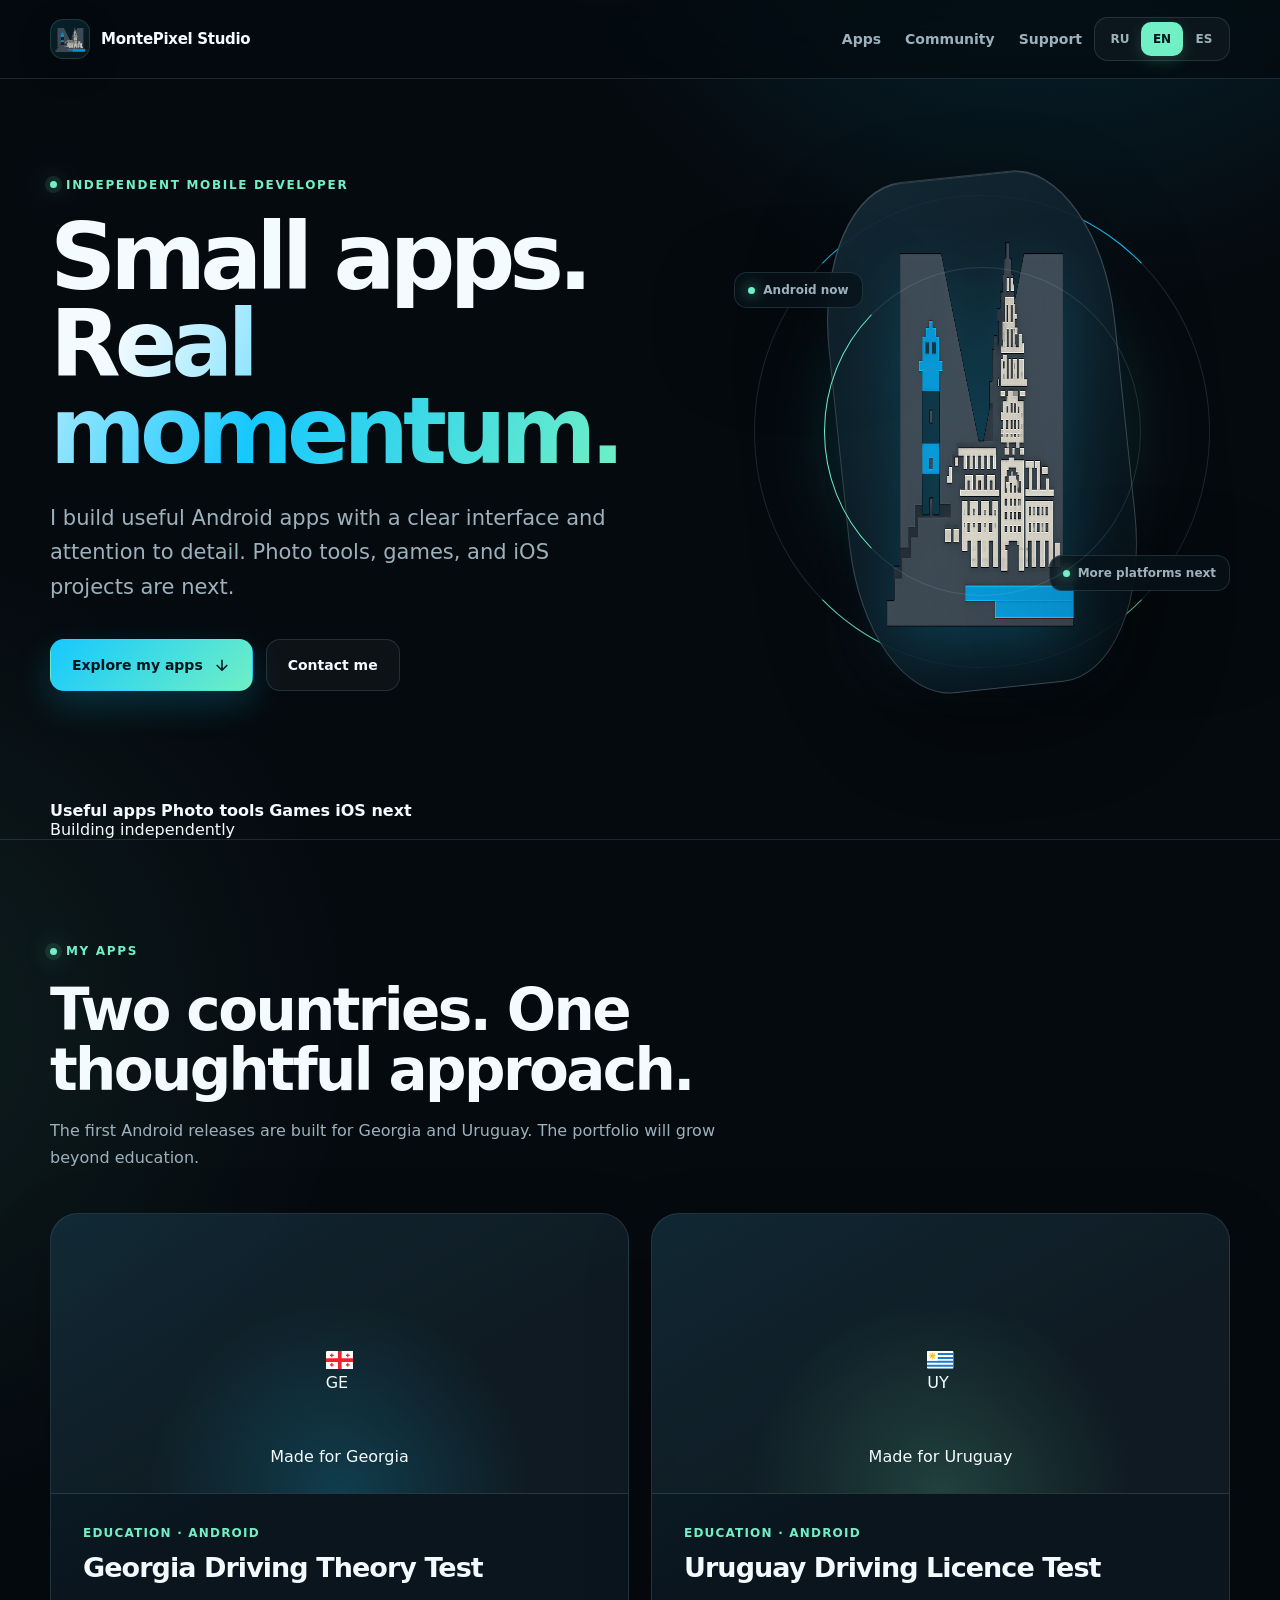
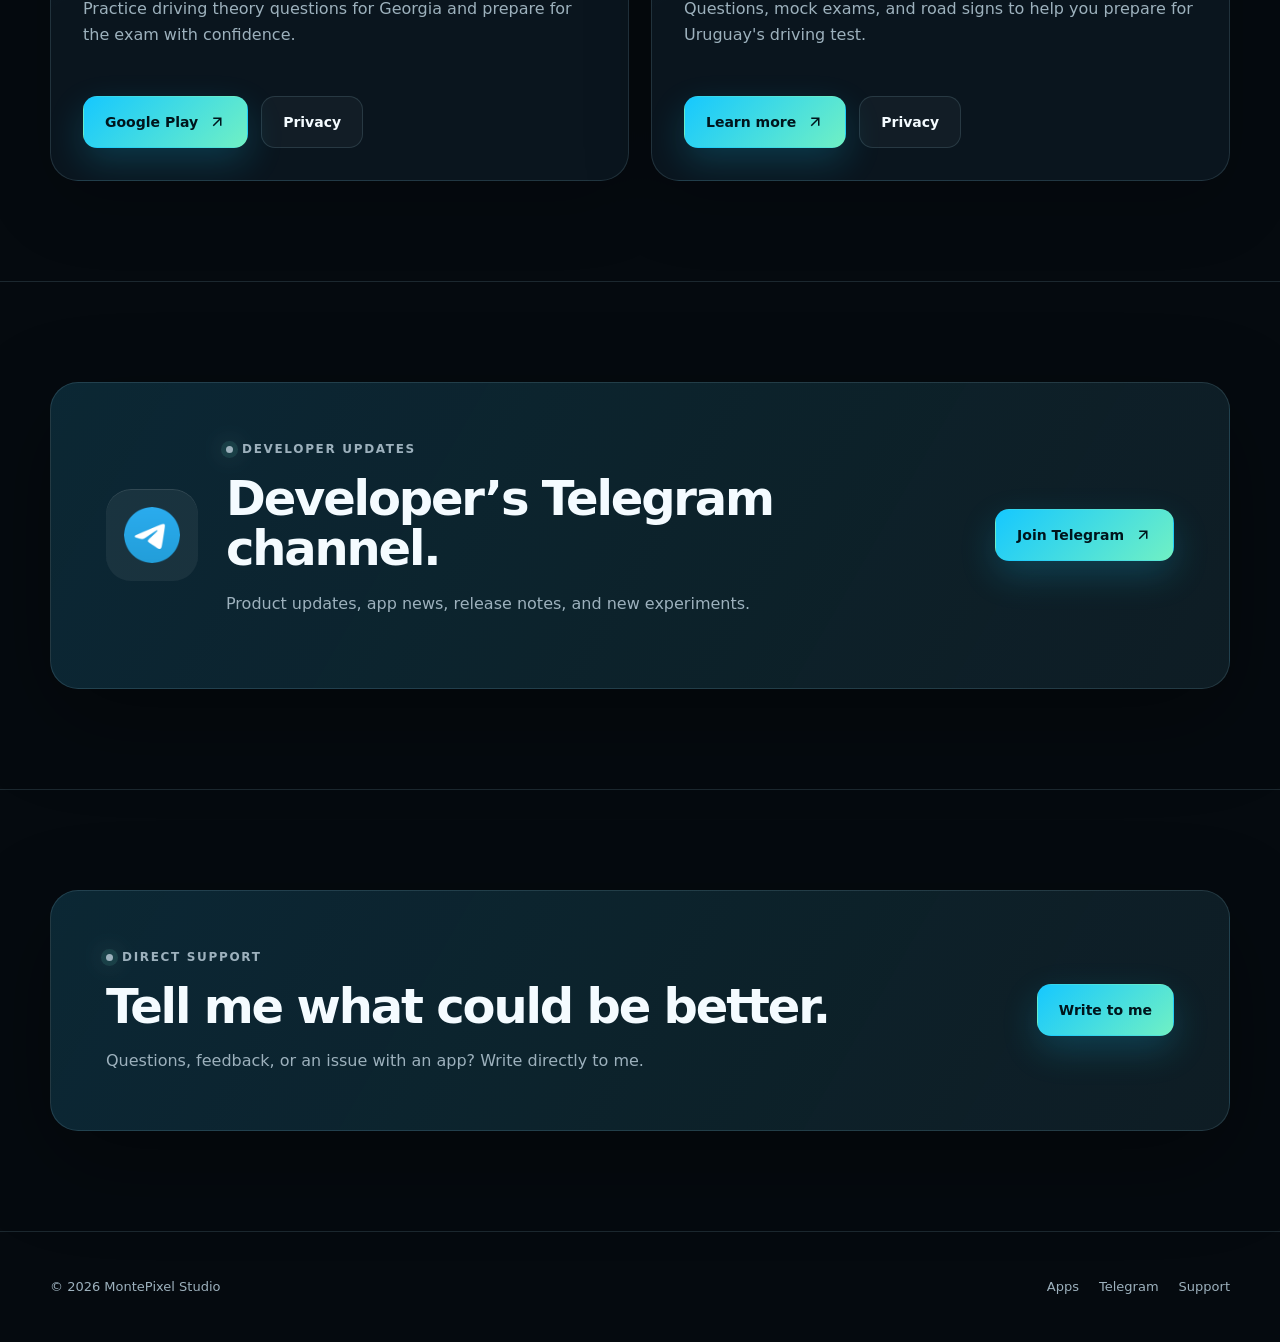
==== commit e139c487: "Add files via upload" ====
--- a/index.html
+++ b/index.html
@@ -3,10 +3,10 @@
 <head>
   <meta charset="utf-8">
   <meta name="viewport" content="width=device-width, initial-scale=1, viewport-fit=cover">
-  <meta name="description" content="MontePixel Studio creates focused mobile apps for learning and everyday tasks.">
+  <meta name="description" content="An independent developer creating useful Android apps, with photo tools, games, and iOS projects ahead.">
   <meta name="theme-color" content="#050a0f">
   <meta property="og:title" content="MontePixel Studio — useful apps, thoughtfully made">
-  <meta property="og:description" content="Independent mobile studio building focused learning tools.">
+  <meta property="og:description" content="Independent mobile developer building useful apps today and exploring photo tools, games, and iOS next.">
   <meta property="og:image" content="/favicon.png">
   <link rel="icon" type="image/png" href="/favicon.png">
   <link rel="apple-touch-icon" href="/favicon.png">
@@ -14,6 +14,10 @@
   <title>MontePixel Studio — useful apps, thoughtfully made</title>
 </head>
 <body>
+  <div class="fx-field" aria-hidden="true">
+    <span class="fx-orb fx-orb-a"></span><span class="fx-orb fx-orb-b"></span>
+    <span class="fx-beam"></span><span class="fx-noise"></span>
+  </div>
   <a class="skip-link" href="#main" data-i18n="skip">Skip to content</a>
   <header class="site-header">
     <div class="shell header-inner">
@@ -39,37 +43,59 @@
   <main id="main">
     <section class="shell hero" id="top" aria-labelledby="hero-title">
       <div>
-        <p class="eyebrow" data-i18n="heroEyebrow">Independent mobile studio</p>
+        <p class="eyebrow" data-i18n="heroEyebrow">Independent mobile developer</p>
         <h1 id="hero-title"><span data-i18n="heroLine1">Small apps.</span><br><span class="gradient-text" data-i18n="heroLine2">Real momentum.</span></h1>
-        <p class="hero-copy" data-i18n="heroCopy">We turn complicated learning into clear, focused experiences — beautifully designed and easy to use every day.</p>
+        <p class="hero-copy" data-i18n="heroCopy">I build useful Android apps with a clear interface and attention to detail. Photo tools, games, and iOS projects are next.</p>
         <div class="actions">
           <a class="button button-primary" href="#apps">
-            <span data-i18n="explore">Explore our apps</span>
+            <span data-i18n="explore">Explore my apps</span>
             <svg viewBox="0 0 24 24" fill="none" stroke="currentColor" stroke-width="2" aria-hidden="true"><path d="M12 5v14M19 12l-7 7-7-7"/></svg>
           </a>
           <a class="button button-secondary" href="mailto:oddmotion.lab@gmail.com">
-            <span data-i18n="contact">Contact us</span>
+            <span data-i18n="contact">Contact me</span>
           </a>
         </div>
       </div>
       <div class="brand-orbit" aria-hidden="true">
         <span class="orbit-glow"></span>
-        <div class="brand-core"><img src="/favicon.png" alt="" width="512" height="512"></div>
-        <span class="orbit-chip one" data-i18n="chip1">Focused learning</span>
-        <span class="orbit-chip two" data-i18n="chip2">Made with care</span>
-      </div>
-    </section>
+        <div class="brand-core"><span class="core-scan"></span><img src="/favicon.png" alt="" width="512" height="512"></div>
+        <span class="orbit-chip one" data-i18n="chip1">Android now</span>
+        <span class="orbit-chip two" data-i18n="chip2">More platforms next</span>
+        <span class="orbit-node node-a"></span><span class="orbit-node node-b"></span><span class="orbit-node node-c"></span>
+      </div>
+    </section>
+
+    <div class="shell capability-rail" aria-label="Development directions">
+      <div class="rail-track">
+        <span><i></i><b data-i18n="railApps">Useful apps</b></span>
+        <span><i></i><b data-i18n="railPhoto">Photo tools</b></span>
+        <span><i></i><b data-i18n="railGames">Games</b></span>
+        <span><i></i><b data-i18n="railIos">iOS next</b></span>
+      </div>
+      <span class="rail-status"><i></i><span data-i18n="railStatus">Building independently</span></span>
+    </div>
 
     <section class="section" id="apps" aria-labelledby="apps-title">
       <div class="shell">
         <div class="section-heading reveal">
-          <p class="eyebrow" data-i18n="appsEyebrow">Our apps</p>
-          <h2 id="apps-title" data-i18n="appsTitle">Built for progress, not distraction.</h2>
-          <p data-i18n="appsCopy">Practical tools with a clear purpose, a calm interface, and a simple path forward.</p>
+          <p class="eyebrow" data-i18n="appsEyebrow">My apps</p>
+          <h2 id="apps-title" data-i18n="appsTitle">Two countries. One thoughtful approach.</h2>
+          <p data-i18n="appsCopy">The first Android releases are built for Georgia and Uruguay. The portfolio will grow beyond education.</p>
         </div>
         <div class="app-grid">
           <article class="app-card reveal">
-            <div class="app-visual" aria-hidden="true"><div class="road-sign">TEST</div></div>
+            <div class="app-visual georgia" aria-hidden="true">
+              <span class="country-ring"></span><span class="country-grid"></span>
+              <div class="flag-frame">
+                <svg class="country-flag" viewBox="0 0 180 120" role="img" aria-label="Flag of Georgia">
+                  <rect width="180" height="120" rx="8" fill="#fff"/>
+                  <path fill="#f3212d" d="M78 0h24v120H78zM0 48h180v24H0z"/>
+                  <path fill="#f3212d" d="M34 17h8v24h-8zM26 25h24v8H26zM138 17h8v24h-8zM130 25h24v8h-24zM34 79h8v24h-8zM26 87h24v8H26zM138 79h8v24h-8zM130 87h24v8h-24z"/>
+                </svg>
+                <span class="country-code">GE</span>
+              </div>
+              <span class="visual-label" data-i18n="geVisual">Made for Georgia</span>
+            </div>
             <div class="app-content">
               <p class="app-label" data-i18n="geLabel">Education · Android</p>
               <h3 data-i18n="geTitle">Georgia Driving Theory Test</h3>
@@ -85,9 +111,19 @@
           </article>
 
           <article class="app-card reveal">
-            <div class="app-visual uruguay" aria-hidden="true"><div class="road-sign">UY</div></div>
+            <div class="app-visual uruguay" aria-hidden="true">
+              <span class="country-ring"></span><span class="country-grid"></span>
+              <div class="flag-frame">
+                <svg class="country-flag" viewBox="0 0 180 120" role="img" aria-label="Flag of Uruguay">
+                  <defs><clipPath id="uy-clip"><rect width="180" height="120" rx="8"/></clipPath></defs>
+                  <g clip-path="url(#uy-clip)"><rect width="180" height="120" fill="#fff"/><path stroke="#187bcd" stroke-width="13.34" d="M0 20h180M0 46.7h180M0 73.3h180M0 100h180"/><rect width="73" height="66" fill="#fff"/><g transform="translate(36.5 33)" fill="#f5b800"><path d="M0-27 4-12 0-8-4-12zm0 54 4-15-4-4-4 4zM27 0l-15 4-4-4 4-4zM-27 0l15 4 4-4-4-4z"/><path d="m19-19-5 13-6 1-1-6zm-38 38 5-13 6-1 1 6zm38 0-13-5-1-6 6-1zm-38-38 13 5 1 6-6 1z"/><circle r="10"/></g></g>
+                </svg>
+                <span class="country-code">UY</span>
+              </div>
+              <span class="visual-label" data-i18n="uyVisual">Made for Uruguay</span>
+            </div>
             <div class="app-content">
-              <p class="app-label" data-i18n="uyLabel">Education · Android &amp; iOS</p>
+              <p class="app-label" data-i18n="uyLabel">Education · Android</p>
               <h3 data-i18n="uyTitle">Uruguay Driving Licence Test</h3>
               <p data-i18n="uyCopy">Questions, mock exams, and road signs to help you prepare for Uruguay's driving test.</p>
               <div class="actions">
@@ -108,9 +144,9 @@
         <div class="social-card reveal">
           <img class="social-icon" src="/telegram-logo.png" alt="Telegram" width="128" height="128">
           <div>
-            <p class="eyebrow" data-i18n="socialEyebrow">Behind the scenes</p>
-            <h2 id="social-title" data-i18n="socialTitle">Follow the build, not the hype.</h2>
-            <p data-i18n="socialCopy">Product updates, app news, and honest notes from an independent developer.</p>
+            <p class="eyebrow" data-i18n="socialEyebrow">Developer updates</p>
+            <h2 id="social-title" data-i18n="socialTitle">Developer’s Telegram channel.</h2>
+            <p data-i18n="socialCopy">Product updates, app news, release notes, and new experiments.</p>
           </div>
           <a class="button button-primary" href="https://t.me/montepixeldev" target="_blank" rel="noopener noreferrer">
             <span data-i18n="joinTelegram">Join Telegram</span>
@@ -125,10 +161,10 @@
         <div class="support-card reveal">
           <div>
             <p class="eyebrow" data-i18n="supportEyebrow">Human support</p>
-            <h2 id="support-title" data-i18n="supportTitle">Tell us what could be better.</h2>
+            <h2 id="support-title" data-i18n="supportTitle">Tell me what could be better.</h2>
             <p data-i18n="supportCopy">Questions, feedback, or an issue with an app? Write directly to the developer.</p>
           </div>
-          <a class="button button-primary" href="mailto:oddmotion.lab@gmail.com" data-i18n="writeUs">Write to us</a>
+          <a class="button button-primary" href="mailto:oddmotion.lab@gmail.com" data-i18n="writeUs">Write to me</a>
         </div>
       </div>
     </section>
@@ -148,28 +184,28 @@
   <script>
     window.PAGE_TRANSLATIONS = {
       en: {
-        title: "MontePixel Studio — useful apps, thoughtfully made", description: "MontePixel Studio creates focused mobile apps for learning and everyday tasks.",
+        title: "MontePixel Studio — useful apps, thoughtfully made", description: "An independent developer creating useful Android apps, with photo tools, games, and iOS projects ahead.",
         skip: "Skip to content", homeAria: "MontePixel Studio home", navApps: "Apps", navSocial: "Community", navSupport: "Support",
-        heroEyebrow: "Independent mobile studio", heroLine1: "Small apps.", heroLine2: "Real momentum.", heroCopy: "We turn complicated learning into clear, focused experiences — beautifully designed and easy to use every day.",
-        explore: "Explore our apps", contact: "Contact us", chip1: "Focused learning", chip2: "Made with care", appsEyebrow: "Our apps", appsTitle: "Built for progress, not distraction.", appsCopy: "Practical tools with a clear purpose, a calm interface, and a simple path forward.",
-        geLabel: "Education · Android", geTitle: "Georgia Driving Theory Test", geCopy: "Practice driving theory questions for Georgia and prepare for the exam with confidence.", uyLabel: "Education · Android & iOS", uyTitle: "Uruguay Driving Licence Test", uyCopy: "Questions, mock exams, and road signs to help you prepare for Uruguay's driving test.", googlePlay: "Google Play", privacy: "Privacy", learnMore: "Learn more",
-        socialEyebrow: "Behind the scenes", socialTitle: "Follow the build, not the hype.", socialCopy: "Product updates, app news, and honest notes from an independent developer.", joinTelegram: "Join Telegram", supportEyebrow: "Human support", supportTitle: "Tell us what could be better.", supportCopy: "Questions, feedback, or an issue with an app? Write directly to the developer.", writeUs: "Write to us"
+        heroEyebrow: "Independent mobile developer", heroLine1: "Small apps.", heroLine2: "Real momentum.", heroCopy: "I build useful Android apps with a clear interface and attention to detail. Photo tools, games, and iOS projects are next.",
+        explore: "Explore my apps", contact: "Contact me", chip1: "Android now", chip2: "More platforms next", railApps: "Useful apps", railPhoto: "Photo tools", railGames: "Games", railIos: "iOS next", railStatus: "Building independently", appsEyebrow: "My apps", appsTitle: "Two countries. One thoughtful approach.", appsCopy: "The first Android releases are built for Georgia and Uruguay. The portfolio will grow beyond education.",
+        geVisual: "Made for Georgia", uyVisual: "Made for Uruguay", geLabel: "Education · Android", geTitle: "Georgia Driving Theory Test", geCopy: "Practice driving theory questions for Georgia and prepare for the exam with confidence.", uyLabel: "Education · Android", uyTitle: "Uruguay Driving Licence Test", uyCopy: "Questions, mock exams, and road signs to help you prepare for Uruguay's driving test.", googlePlay: "Google Play", privacy: "Privacy", learnMore: "Learn more",
+        socialEyebrow: "Developer updates", socialTitle: "Developer’s Telegram channel.", socialCopy: "Product updates, app news, release notes, and new experiments.", joinTelegram: "Join Telegram", supportEyebrow: "Direct support", supportTitle: "Tell me what could be better.", supportCopy: "Questions, feedback, or an issue with an app? Write directly to me.", writeUs: "Write to me"
       },
       ru: {
-        title: "MontePixel Studio — полезные приложения с характером", description: "MontePixel Studio создаёт понятные мобильные приложения для учёбы и повседневных задач.",
+        title: "MontePixel Studio — полезные приложения с характером", description: "Независимый разработчик полезных Android-приложений. В планах — фотоинструменты, игры и проекты для iOS.",
         skip: "Перейти к содержанию", homeAria: "Главная MontePixel Studio", navApps: "Приложения", navSocial: "Сообщество", navSupport: "Поддержка",
-        heroEyebrow: "Независимая мобильная студия", heroLine1: "Меньше шума.", heroLine2: "Больше прогресса.", heroCopy: "Превращаем сложное обучение в понятный и сфокусированный опыт — красивый, спокойный и удобный каждый день.",
-        explore: "Смотреть приложения", contact: "Связаться", chip1: "Учёба без шума", chip2: "Сделано с заботой", appsEyebrow: "Наши приложения", appsTitle: "Для прогресса, а не отвлечения.", appsCopy: "Практичные инструменты с ясной целью, спокойным интерфейсом и понятным следующим шагом.",
-        geLabel: "Образование · Android", geTitle: "ПДД и тесты Грузии", geCopy: "Тренируйтесь на вопросах по ПДД Грузии и готовьтесь к экзамену уверенно.", uyLabel: "Образование · Android и iOS", uyTitle: "Экзамен на права в Уругвае", uyCopy: "Вопросы, пробные экзамены и дорожные знаки для подготовки к экзамену в Уругвае.", googlePlay: "Google Play", privacy: "Конфиденциальность", learnMore: "Подробнее",
-        socialEyebrow: "Изнутри студии", socialTitle: "Следите за работой, а не за хайпом.", socialCopy: "Обновления продуктов, новости приложений и честные заметки независимого разработчика.", joinTelegram: "Открыть Telegram", supportEyebrow: "Живая поддержка", supportTitle: "Расскажите, что улучшить.", supportCopy: "Есть вопрос, идея или проблема с приложением? Напишите напрямую разработчику.", writeUs: "Написать нам"
+        heroEyebrow: "Независимый мобильный разработчик", heroLine1: "Меньше шума.", heroLine2: "Больше пользы.", heroCopy: "Создаю полезные Android-приложения с понятным интерфейсом и вниманием к деталям. Дальше — фотоинструменты, игры и проекты для iOS.",
+        explore: "Смотреть приложения", contact: "Связаться", chip1: "Сейчас — Android", chip2: "Дальше — больше", railApps: "Полезные приложения", railPhoto: "Фотоинструменты", railGames: "Игры", railIos: "В планах iOS", railStatus: "Разрабатываю независимо", appsEyebrow: "Мои приложения", appsTitle: "Две страны. Один вдумчивый подход.", appsCopy: "Первые Android-приложения созданы для Грузии и Уругвая. Дальше портфолио выйдет за рамки обучения.",
+        geVisual: "Для Грузии", uyVisual: "Для Уругвая", geLabel: "Образование · Android", geTitle: "ПДД и тесты Грузии", geCopy: "Тренируйтесь на вопросах по ПДД Грузии и готовьтесь к экзамену уверенно.", uyLabel: "Образование · Android", uyTitle: "Экзамен на права в Уругвае", uyCopy: "Вопросы, пробные экзамены и дорожные знаки для подготовки к экзамену в Уругвае.", googlePlay: "Google Play", privacy: "Конфиденциальность", learnMore: "Подробнее",
+        socialEyebrow: "Новости разработки", socialTitle: "Telegram-канал разработчика.", socialCopy: "Обновления продуктов, новости приложений, релизы и новые эксперименты.", joinTelegram: "Открыть Telegram", supportEyebrow: "Прямая поддержка", supportTitle: "Расскажите, что улучшить.", supportCopy: "Есть вопрос, идея или проблема с приложением? Напишите мне напрямую.", writeUs: "Написать мне"
       },
       es: {
-        title: "MontePixel Studio — aplicaciones útiles, creadas con cuidado", description: "MontePixel Studio crea aplicaciones móviles claras para aprender y resolver tareas cotidianas.",
+        title: "MontePixel Studio — aplicaciones útiles, creadas con cuidado", description: "Desarrollador móvil independiente de apps útiles para Android, con herramientas de foto, juegos e iOS en camino.",
         skip: "Ir al contenido", homeAria: "Inicio de MontePixel Studio", navApps: "Aplicaciones", navSocial: "Comunidad", navSupport: "Soporte",
-        heroEyebrow: "Estudio móvil independiente", heroLine1: "Apps pequeñas.", heroLine2: "Progreso real.", heroCopy: "Convertimos el aprendizaje complejo en experiencias claras y enfocadas: bonitas, tranquilas y fáciles de usar cada día.",
-        explore: "Ver aplicaciones", contact: "Contactarnos", chip1: "Aprendizaje enfocado", chip2: "Hecho con cuidado", appsEyebrow: "Nuestras aplicaciones", appsTitle: "Creadas para avanzar, no distraer.", appsCopy: "Herramientas prácticas con un objetivo claro, una interfaz serena y un camino sencillo.",
-        geLabel: "Educación · Android", geTitle: "Test de conducir de Georgia", geCopy: "Practica preguntas de conducción de Georgia y prepárate para el examen con confianza.", uyLabel: "Educación · Android y iOS", uyTitle: "Test de libreta de conducir Uruguay", uyCopy: "Preguntas, simulacros y señales de tránsito para preparar el examen de conducir en Uruguay.", googlePlay: "Google Play", privacy: "Privacidad", learnMore: "Más información",
-        socialEyebrow: "Entre bastidores", socialTitle: "Sigue el trabajo, no el ruido.", socialCopy: "Actualizaciones, noticias y notas honestas de un desarrollador independiente.", joinTelegram: "Abrir Telegram", supportEyebrow: "Soporte humano", supportTitle: "Cuéntanos qué podemos mejorar.", supportCopy: "¿Tienes una pregunta, sugerencia o problema con una app? Escribe directamente al desarrollador.", writeUs: "Escríbenos"
+        heroEyebrow: "Desarrollador móvil independiente", heroLine1: "Apps pequeñas.", heroLine2: "Utilidad real.", heroCopy: "Creo aplicaciones útiles para Android con una interfaz clara y atención al detalle. Después vendrán herramientas de foto, juegos y proyectos para iOS.",
+        explore: "Ver mis aplicaciones", contact: "Contactarme", chip1: "Ahora, Android", chip2: "Más plataformas después", railApps: "Aplicaciones útiles", railPhoto: "Herramientas de foto", railGames: "Juegos", railIos: "iOS después", railStatus: "Desarrollo independiente", appsEyebrow: "Mis aplicaciones", appsTitle: "Dos países. Un enfoque cuidado.", appsCopy: "Las primeras aplicaciones Android están creadas para Georgia y Uruguay. El portafolio crecerá más allá de la educación.",
+        geVisual: "Para Georgia", uyVisual: "Para Uruguay", geLabel: "Educación · Android", geTitle: "Test de conducir de Georgia", geCopy: "Practica preguntas de conducción de Georgia y prepárate para el examen con confianza.", uyLabel: "Educación · Android", uyTitle: "Test de libreta de conducir Uruguay", uyCopy: "Preguntas, simulacros y señales de tránsito para preparar el examen de conducir en Uruguay.", googlePlay: "Google Play", privacy: "Privacidad", learnMore: "Más información",
+        socialEyebrow: "Novedades de desarrollo", socialTitle: "Canal de Telegram del desarrollador.", socialCopy: "Actualizaciones, noticias, lanzamientos y nuevos experimentos.", joinTelegram: "Abrir Telegram", supportEyebrow: "Soporte directo", supportTitle: "Cuéntame qué puedo mejorar.", supportCopy: "¿Tienes una pregunta, sugerencia o problema con una app? Escríbeme directamente.", writeUs: "Escríbeme"
       }
     };
   </script>
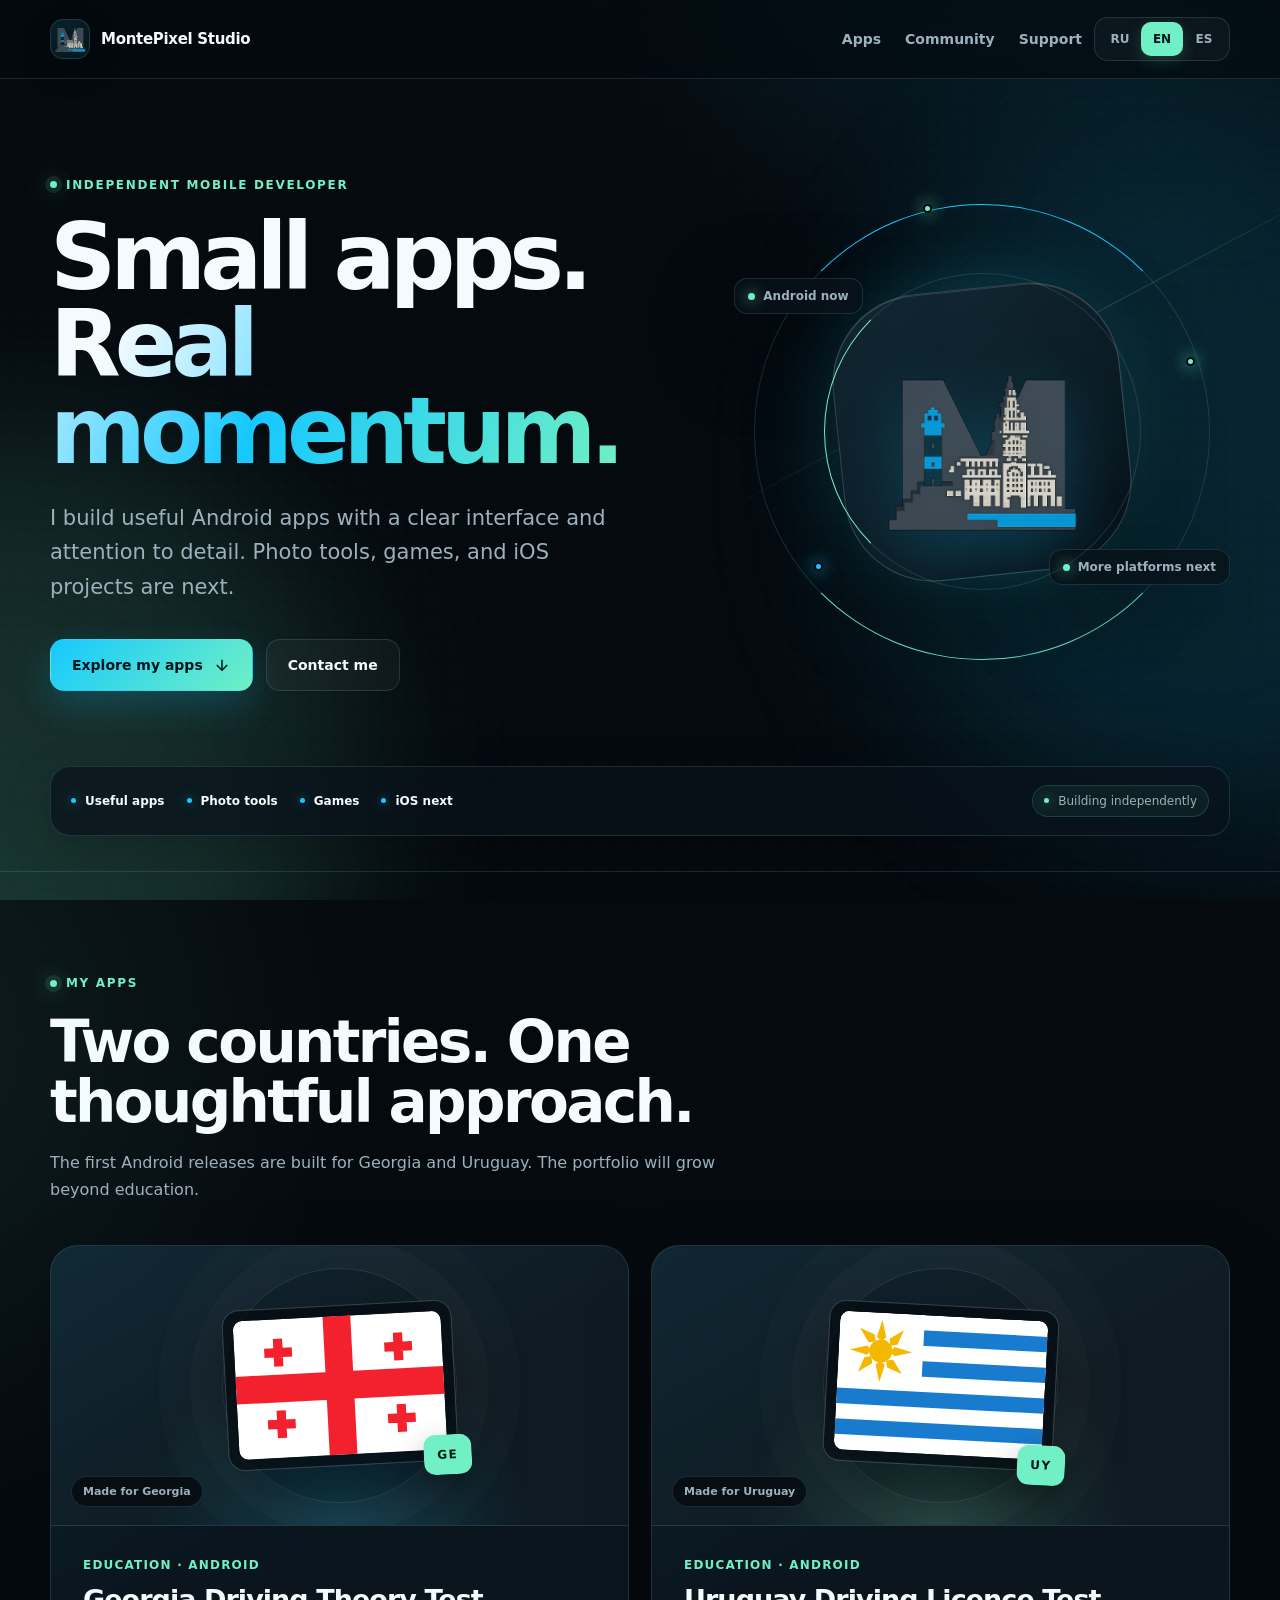
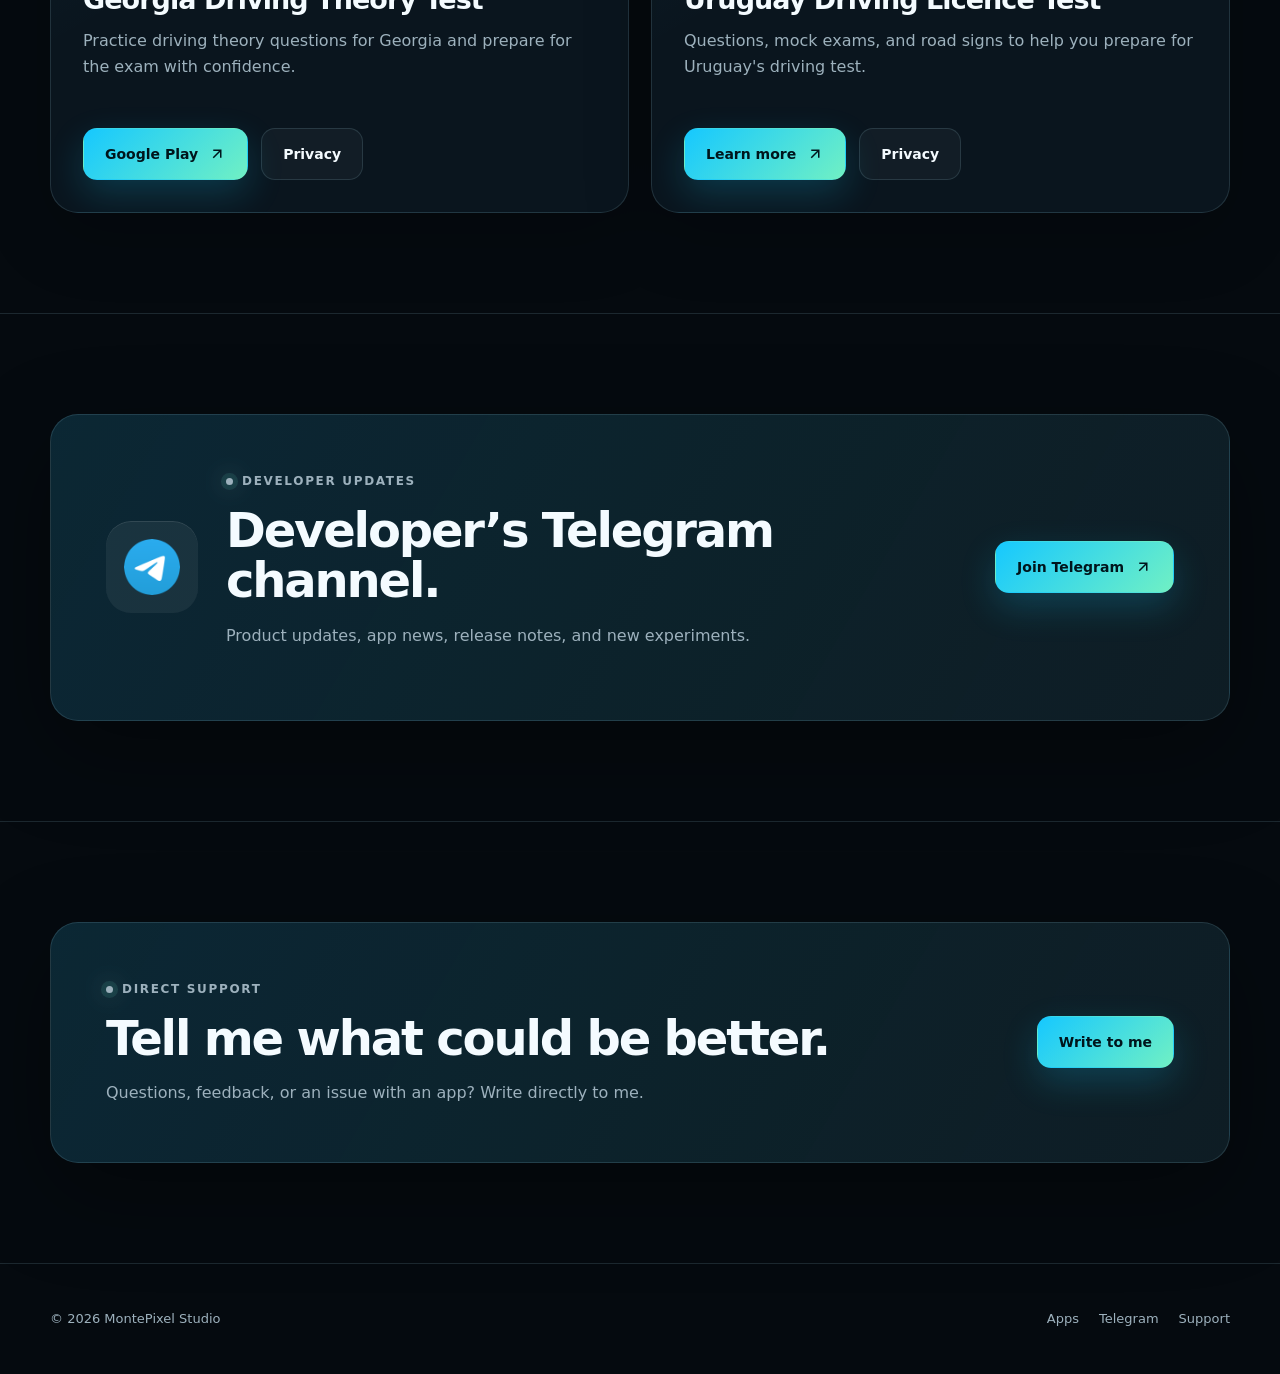
==== commit 7373dcd3: "Add files via upload" ====
--- a/index.html
+++ b/index.html
@@ -7,7 +7,9 @@
   <meta name="theme-color" content="#050a0f">
   <meta property="og:title" content="MontePixel Studio — useful apps, thoughtfully made">
   <meta property="og:description" content="Independent mobile developer building useful apps today and exploring photo tools, games, and iOS next.">
-  <meta property="og:image" content="/favicon.png">
+  <meta property="og:type" content="website">
+  <meta property="og:url" content="https://montepixel.github.io/">
+  <meta property="og:image" content="https://montepixel.github.io/favicon.png">
   <link rel="icon" type="image/png" href="/favicon.png">
   <link rel="apple-touch-icon" href="/favicon.png">
   <link rel="stylesheet" href="/assets/site.css">
@@ -87,7 +89,7 @@
             <div class="app-visual georgia" aria-hidden="true">
               <span class="country-ring"></span><span class="country-grid"></span>
               <div class="flag-frame">
-                <svg class="country-flag" viewBox="0 0 180 120" role="img" aria-label="Flag of Georgia">
+                <svg class="country-flag" viewBox="0 0 180 120">
                   <rect width="180" height="120" rx="8" fill="#fff"/>
                   <path fill="#f3212d" d="M78 0h24v120H78zM0 48h180v24H0z"/>
                   <path fill="#f3212d" d="M34 17h8v24h-8zM26 25h24v8H26zM138 17h8v24h-8zM130 25h24v8h-24zM34 79h8v24h-8zM26 87h24v8H26zM138 79h8v24h-8zM130 87h24v8h-24z"/>
@@ -114,7 +116,7 @@
             <div class="app-visual uruguay" aria-hidden="true">
               <span class="country-ring"></span><span class="country-grid"></span>
               <div class="flag-frame">
-                <svg class="country-flag" viewBox="0 0 180 120" role="img" aria-label="Flag of Uruguay">
+                <svg class="country-flag" viewBox="0 0 180 120">
                   <defs><clipPath id="uy-clip"><rect width="180" height="120" rx="8"/></clipPath></defs>
                   <g clip-path="url(#uy-clip)"><rect width="180" height="120" fill="#fff"/><path stroke="#187bcd" stroke-width="13.34" d="M0 20h180M0 46.7h180M0 73.3h180M0 100h180"/><rect width="73" height="66" fill="#fff"/><g transform="translate(36.5 33)" fill="#f5b800"><path d="M0-27 4-12 0-8-4-12zm0 54 4-15-4-4-4 4zM27 0l-15 4-4-4 4-4zM-27 0l15 4 4-4-4-4z"/><path d="m19-19-5 13-6 1-1-6zm-38 38 5-13 6-1 1 6zm38 0-13-5-1-6 6-1zm-38-38 13 5 1 6-6 1z"/><circle r="10"/></g></g>
                 </svg>
--- a/assets/site.css
+++ b/assets/site.css
@@ -43,7 +43,13 @@
 a { color: inherit; }
 button, a { -webkit-tap-highlight-color: transparent; }
 a:focus-visible, button:focus-visible { outline: 3px solid var(--accent-2); outline-offset: 4px; }
-img { max-width: 100%; }
+img { max-width: 100%; height: auto; }
+.fx-field { position: fixed; inset: 0; z-index: -2; overflow: hidden; pointer-events: none; }
+.fx-orb { position: absolute; width: min(44rem, 70vw); aspect-ratio: 1; border-radius: 50%; filter: blur(90px); opacity: .14; }
+.fx-orb-a { right: -18rem; top: 8rem; background: var(--accent); }
+.fx-orb-b { left: -22rem; top: 48%; background: var(--accent-2); }
+.fx-beam { position: absolute; width: 46rem; height: 1px; right: -8rem; top: 38%; background: linear-gradient(90deg, transparent, rgba(112,240,196,.28), transparent); transform: rotate(-28deg); }
+.fx-noise { position: absolute; inset: 0; opacity: .025; background-image: radial-gradient(circle, #fff 0 1px, transparent 1px); background-size: 12px 12px; }
 .shell { width: min(1180px, calc(100% - 40px)); margin: 0 auto; }
 .skip-link { position: fixed; left: 16px; top: -80px; z-index: 1000; padding: 12px 16px; border-radius: 12px; color: var(--accent-ink); background: var(--accent-2); font-weight: 800; transition: top .2s; }
 .skip-link:focus { top: 16px; }
@@ -98,6 +104,18 @@
 .orbit-chip::before { content: ""; width: 7px; height: 7px; border-radius: 50%; background: var(--accent-2); box-shadow: 0 0 14px var(--accent-2); }
 .orbit-chip.one { left: 0; top: 19%; }
 .orbit-chip.two { right: 0; bottom: 19%; }
+.orbit-node { position: absolute; width: 9px; aspect-ratio: 1; border: 2px solid var(--bg); border-radius: 50%; background: var(--accent); box-shadow: 0 0 16px currentColor; }
+.node-a { left: 16%; bottom: 22%; color: var(--accent); }
+.node-b { right: 7%; top: 35%; color: var(--accent-2); background: var(--accent-2); }
+.node-c { left: 38%; top: 4%; color: var(--accent-2); background: var(--accent-2); }
+
+.capability-rail { min-height: 70px; display: flex; align-items: center; justify-content: space-between; gap: 24px; margin-top: -35px; margin-bottom: 35px; padding: 16px 20px; border: 1px solid var(--line); border-radius: 20px; background: rgba(9,19,27,.72); box-shadow: 0 16px 50px rgba(0,0,0,.18); backdrop-filter: blur(18px); }
+.rail-track { min-width: 0; display: flex; flex-wrap: wrap; align-items: center; gap: 12px 22px; }
+.rail-track span, .rail-status { display: inline-flex; align-items: center; gap: 9px; color: var(--muted); font-size: 12px; }
+.rail-track b { color: var(--text); font-weight: 760; }
+.rail-track i, .rail-status i { width: 5px; height: 5px; flex: 0 0 auto; border-radius: 50%; background: var(--accent); box-shadow: 0 0 12px rgba(22,200,255,.7); }
+.rail-status { flex: 0 0 auto; padding: 8px 11px; border: 1px solid rgba(112,240,196,.16); border-radius: 999px; background: rgba(112,240,196,.055); }
+.rail-status i { background: var(--accent-2); box-shadow: 0 0 12px rgba(112,240,196,.75); }
 
 @keyframes spin { to { transform: rotate(360deg); } }
 @keyframes breathe { 50% { transform: scale(1.13); opacity: .7; } }
@@ -113,8 +131,13 @@
 .app-card:hover { transform: translateY(-6px); border-color: rgba(112,240,196,.35); }
 .app-visual { min-height: 280px; display: grid; place-items: center; position: relative; overflow: hidden; border-bottom: 1px solid var(--line); background: radial-gradient(circle at 50% 100%, rgba(22,200,255,.2), transparent 48%), rgba(255,255,255,.018); }
 .app-visual.uruguay { background: radial-gradient(circle at 50% 100%, rgba(112,240,196,.18), transparent 48%), rgba(255,255,255,.018); }
-.road-sign { width: 150px; aspect-ratio: 1; display: grid; place-items: center; border: 13px solid #ff405f; border-radius: 50%; color: #12202a; background: #fff; font-size: 22px; font-weight: 950; letter-spacing: -.04em; box-shadow: 0 28px 70px rgba(0,0,0,.35); transform: rotate(-5deg); }
-.uruguay .road-sign { border-radius: 26px; border-color: var(--accent-2); color: #042419; transform: rotate(5deg); }
+.country-ring { position: absolute; width: 235px; aspect-ratio: 1; border: 1px solid rgba(255,255,255,.11); border-radius: 50%; box-shadow: 0 0 0 32px rgba(255,255,255,.018), 0 0 0 64px rgba(255,255,255,.012); }
+.country-grid { position: absolute; inset: 0; opacity: .16; background-image: linear-gradient(rgba(255,255,255,.08) 1px, transparent 1px), linear-gradient(90deg, rgba(255,255,255,.08) 1px, transparent 1px); background-size: 32px 32px; mask-image: radial-gradient(circle, black, transparent 72%); }
+.flag-frame { position: relative; width: min(230px, 64%); padding: 10px; border: 1px solid rgba(255,255,255,.2); border-radius: 17px; background: rgba(4,12,18,.78); box-shadow: 0 26px 65px rgba(0,0,0,.36); transform: rotate(-3deg); }
+.uruguay .flag-frame { transform: rotate(3deg); }
+.country-flag { width: 100%; height: auto; aspect-ratio: 3 / 2; display: block; border-radius: 9px; }
+.country-code { position: absolute; right: -14px; bottom: -15px; min-width: 48px; height: 40px; display: grid; place-items: center; border: 1px solid var(--line); border-radius: 12px; color: var(--accent-ink); background: var(--accent-2); font-size: 12px; font-weight: 900; letter-spacing: .12em; box-shadow: 0 12px 30px rgba(0,0,0,.3); }
+.visual-label { position: absolute; left: 20px; bottom: 18px; padding: 8px 11px; border: 1px solid var(--line); border-radius: 999px; color: var(--muted); background: rgba(5,10,15,.78); backdrop-filter: blur(12px); font-size: 11px; font-weight: 760; }
 .app-content { padding: 32px; }
 .app-label { margin-bottom: 12px; color: var(--accent-2); font-size: 12px; font-weight: 850; letter-spacing: .1em; text-transform: uppercase; }
 .app-content h3 { margin-bottom: 13px; font-size: 27px; letter-spacing: -.035em; }
@@ -154,6 +177,8 @@
 .privacy-content section:first-child { padding-top: 0; }
 .privacy-content section:last-child { padding-bottom: 0; border-bottom: 0; }
 .privacy-content h2 { margin-bottom: 16px; font-size: clamp(22px,3vw,30px); line-height: 1.2; letter-spacing: -.025em; }
+.privacy-content h3 { margin: 25px 0 12px; color: var(--text); font-size: clamp(17px,2vw,21px); line-height: 1.35; letter-spacing: -.015em; }
+.privacy-content ul { padding-left: 22px; }
 .privacy-content p, .privacy-content li { color: var(--muted); line-height: 1.75; }
 .privacy-content p { margin-bottom: 14px; }
 .privacy-content li { margin-bottom: 8px; }
@@ -166,7 +191,7 @@
 @media (max-width: 900px) {
   .nav { display: none; }
   .hero { min-height: auto; grid-template-columns: 1fr; padding-top: 72px; }
-  .brand-orbit { width: min(520px, 92vw); margin: 0 auto; }
+  .brand-orbit { width: min(520px, 100%); margin: 0 auto; }
   .app-grid { grid-template-columns: 1fr; }
   .social-card { grid-template-columns: auto 1fr; }
   .social-card .button { grid-column: 1 / -1; }
@@ -179,9 +204,12 @@
   .header-inner { min-height: 70px; }
   .brand > span:last-child { display: none; }
   .lang-button { min-width: 38px; padding: 0 7px; }
-  h1 { font-size: clamp(46px, 16vw, 68px); }
+  h1 { font-size: clamp(42px, 13vw, 58px); }
   .hero { gap: 42px; padding: 62px 0 78px; }
   .orbit-chip { display: none; }
+  .capability-rail { align-items: flex-start; flex-direction: column; margin-top: -24px; padding: 17px; }
+  .rail-track { gap: 11px 16px; }
+  .rail-status { align-self: stretch; justify-content: center; }
   .section { padding: 76px 0; }
   .app-visual { min-height: 230px; }
   .app-content { padding: 26px 22px 28px; }
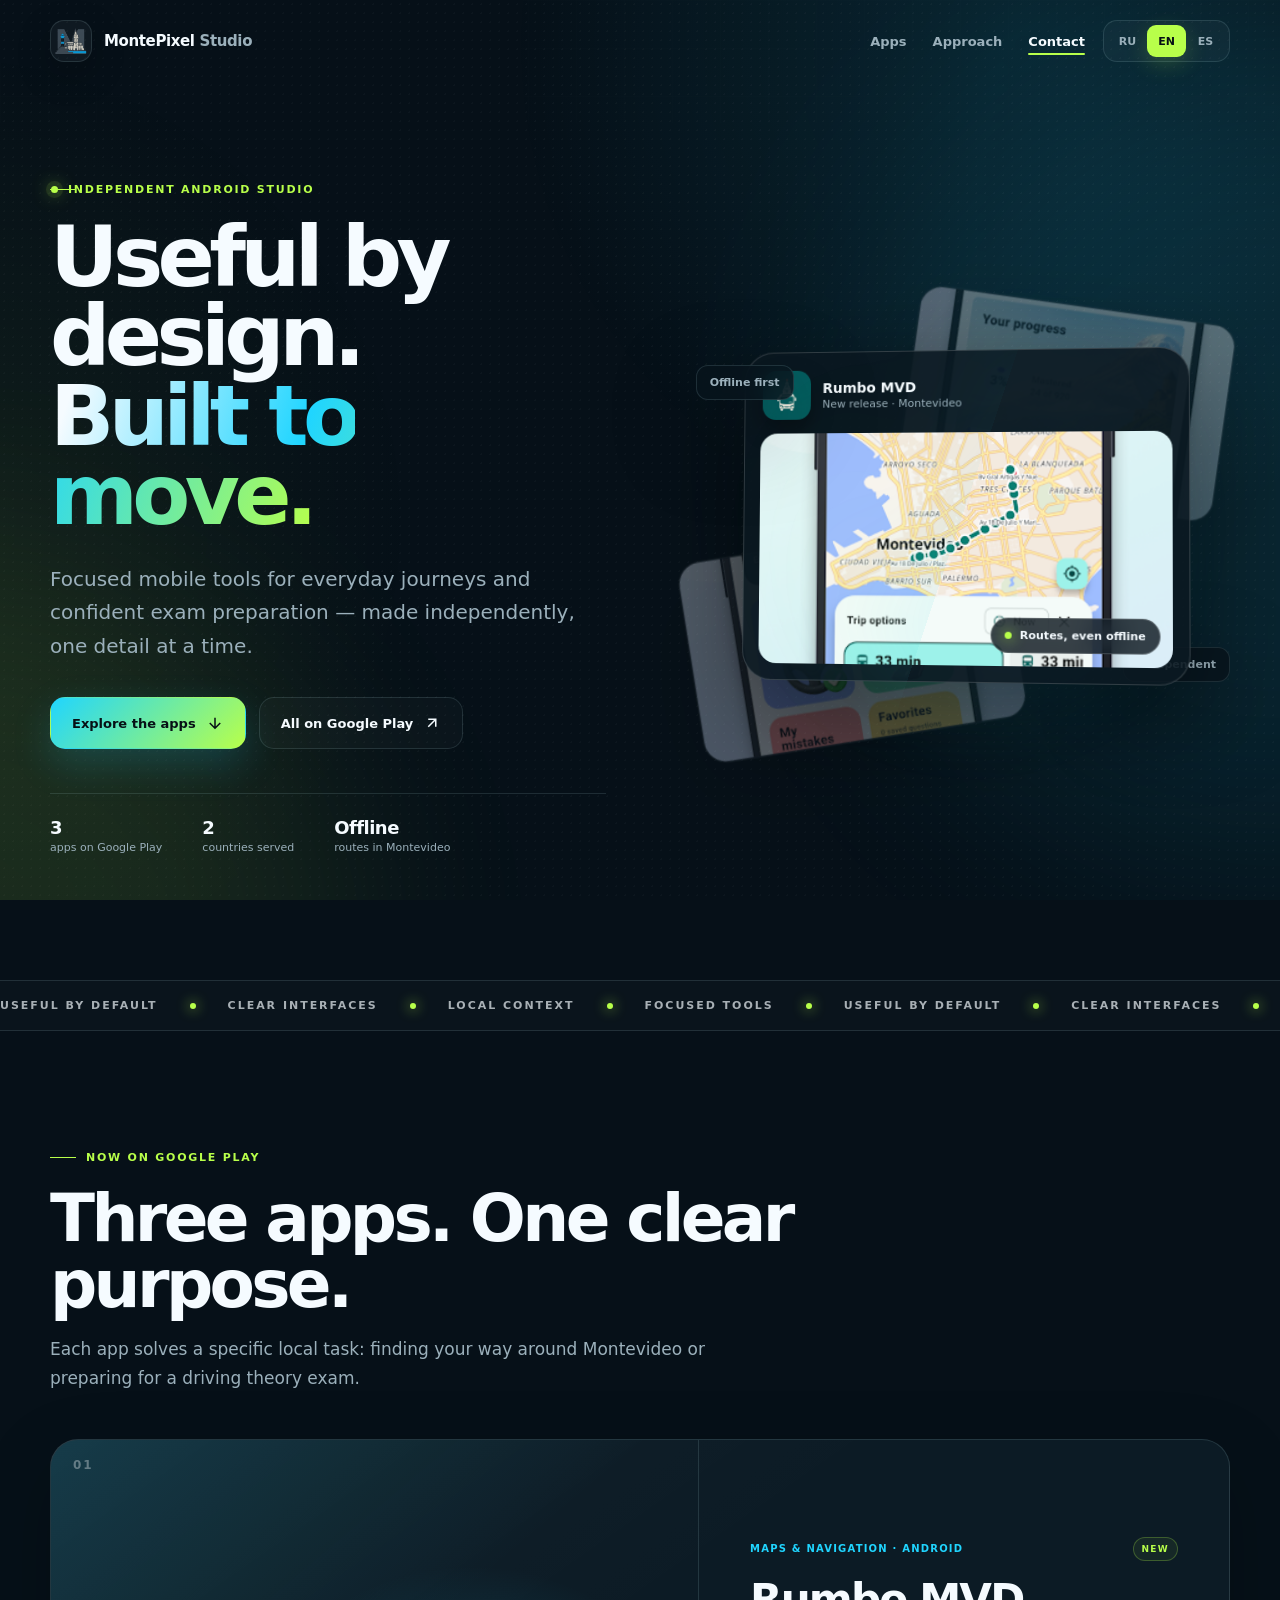
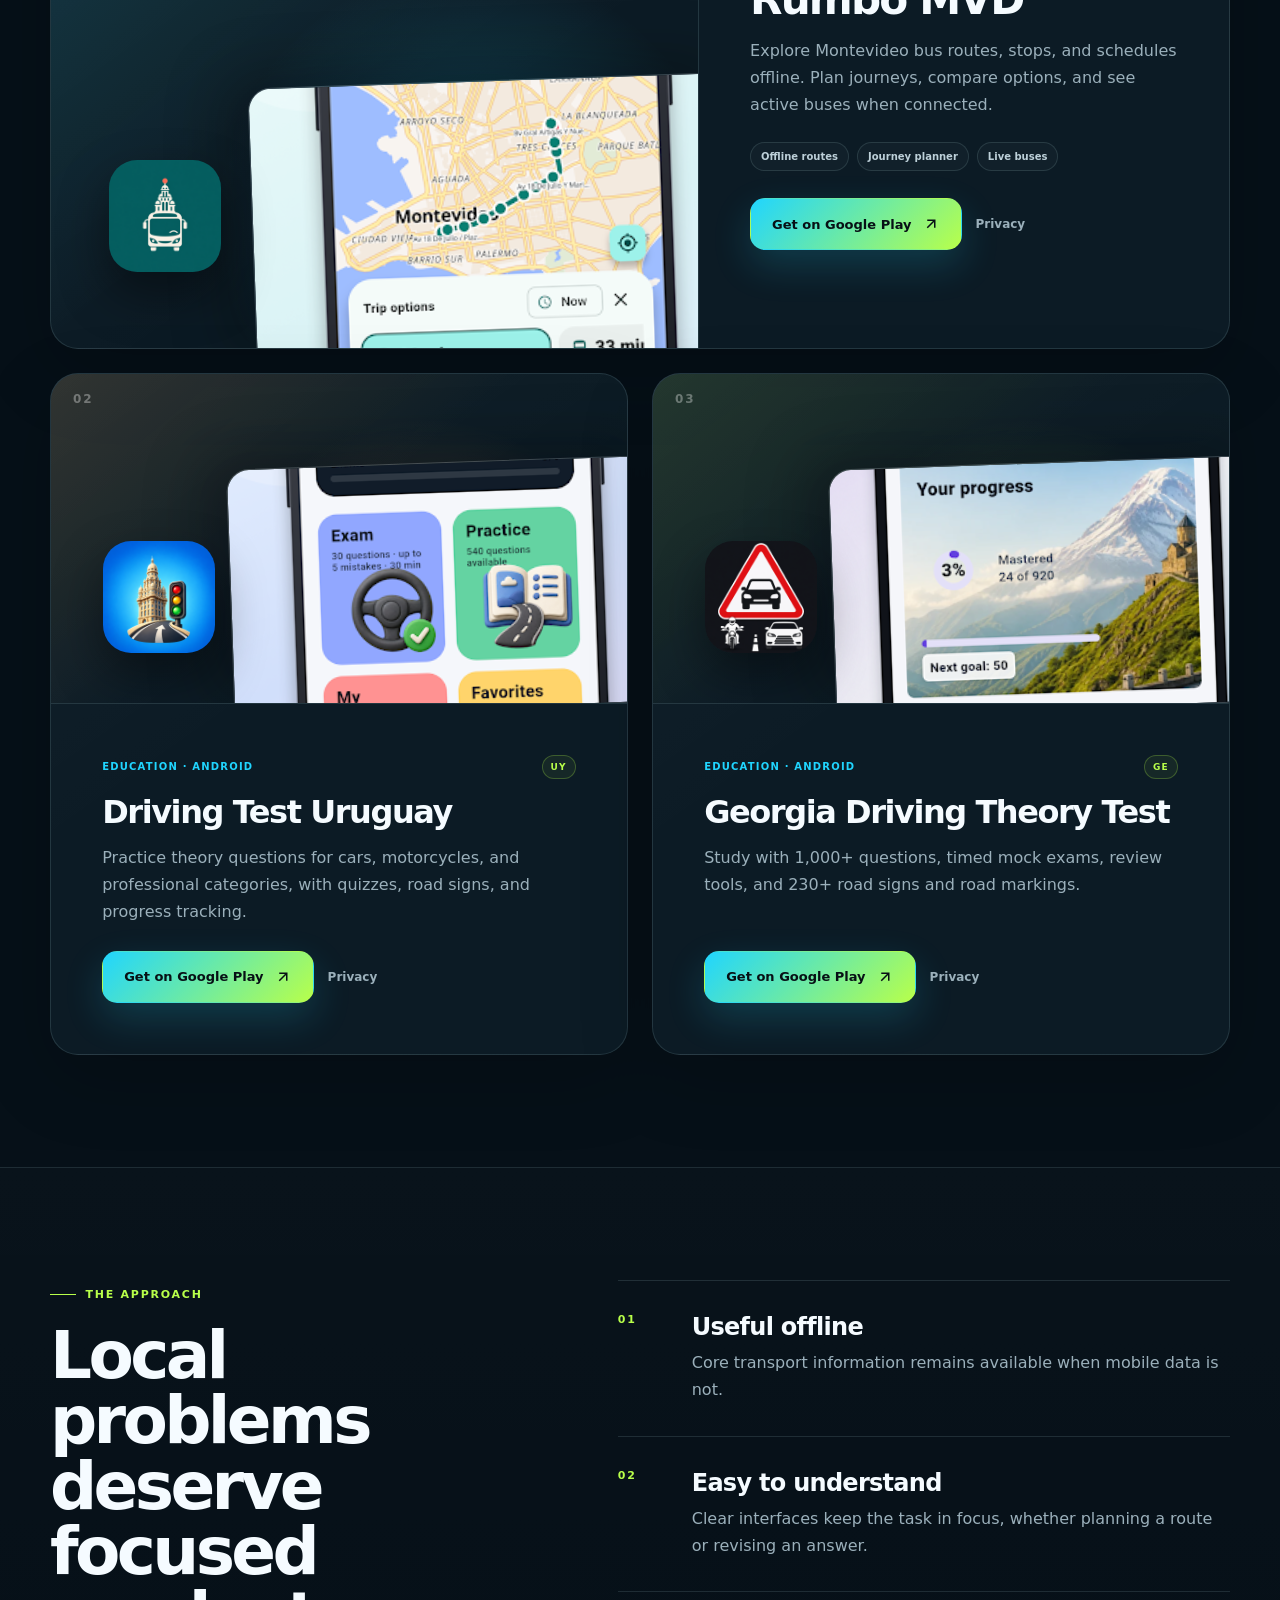
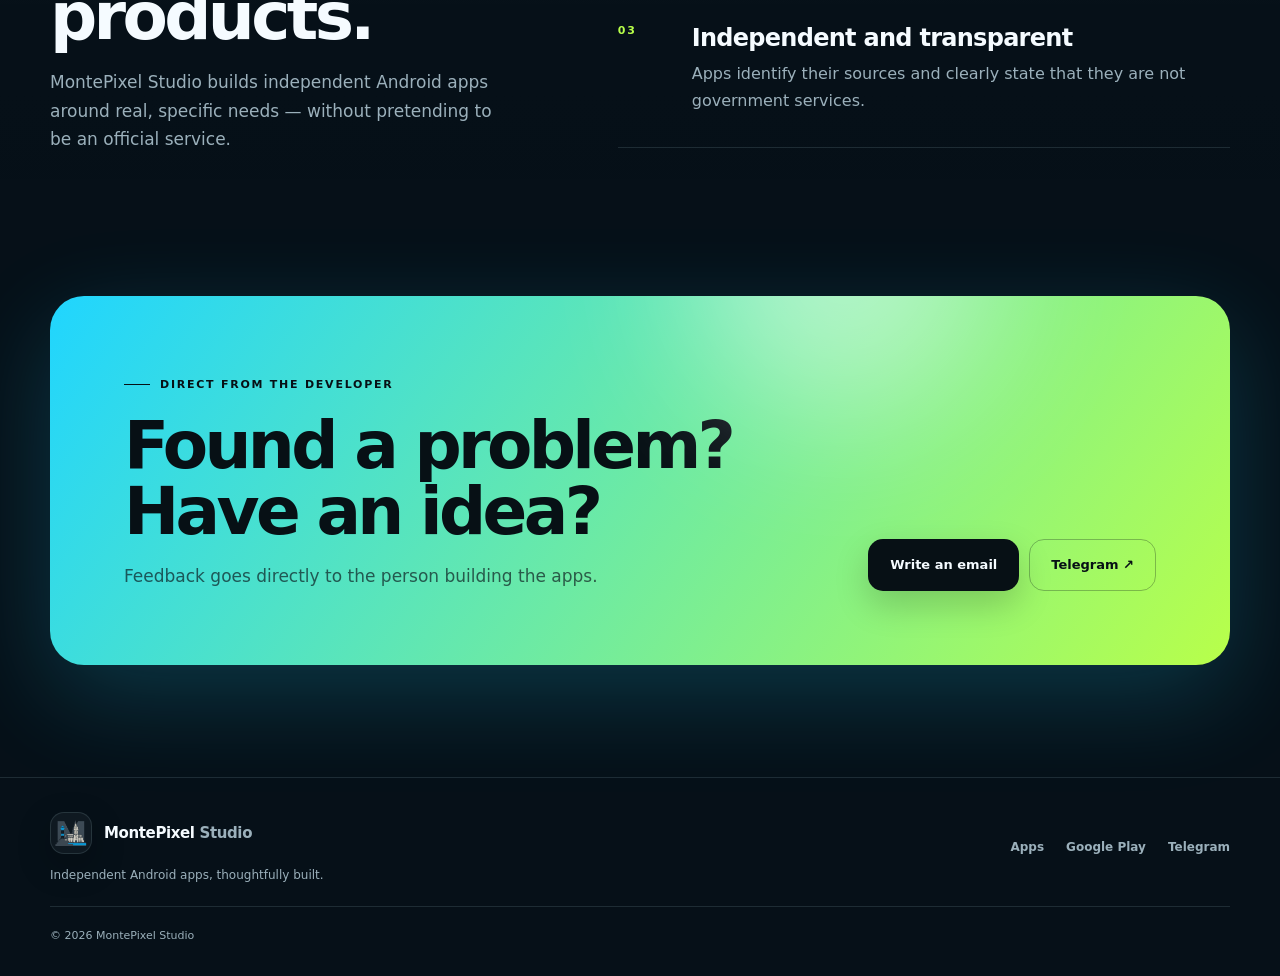
==== commit 59174f6d: "Add files via upload" ====
--- a/index.html
+++ b/index.html
@@ -3,212 +3,72 @@
 <head>
   <meta charset="utf-8">
   <meta name="viewport" content="width=device-width, initial-scale=1, viewport-fit=cover">
-  <meta name="description" content="An independent developer creating useful Android apps, with photo tools, games, and iOS projects ahead.">
-  <meta name="theme-color" content="#050a0f">
-  <meta property="og:title" content="MontePixel Studio — useful apps, thoughtfully made">
-  <meta property="og:description" content="Independent mobile developer building useful apps today and exploring photo tools, games, and iOS next.">
+  <meta name="description" content="Independent Android apps for navigating Montevideo and preparing for driving theory tests in Uruguay and Georgia.">
+  <meta name="theme-color" content="#061018">
+  <meta property="og:title" content="MontePixel Studio — practical Android apps">
+  <meta property="og:description" content="Offline transport routes and focused driving theory tools, designed independently.">
   <meta property="og:type" content="website">
   <meta property="og:url" content="https://montepixel.github.io/">
   <meta property="og:image" content="https://montepixel.github.io/favicon.png">
   <link rel="icon" type="image/png" href="/favicon.png">
   <link rel="apple-touch-icon" href="/favicon.png">
+  <link rel="preload" href="/assets/apps/rumbo-screen.webp" as="image" type="image/webp">
   <link rel="stylesheet" href="/assets/site.css">
-  <title>MontePixel Studio — useful apps, thoughtfully made</title>
+  <title>MontePixel Studio — practical Android apps</title>
 </head>
 <body>
-  <div class="fx-field" aria-hidden="true">
-    <span class="fx-orb fx-orb-a"></span><span class="fx-orb fx-orb-b"></span>
-    <span class="fx-beam"></span><span class="fx-noise"></span>
-  </div>
+  <div class="page-progress" aria-hidden="true"><span></span></div>
+  <div class="ambient" aria-hidden="true"><span class="ambient-orb orb-one"></span><span class="ambient-orb orb-two"></span><span class="ambient-grid"></span><span class="ambient-grain"></span></div>
   <a class="skip-link" href="#main" data-i18n="skip">Skip to content</a>
   <header class="site-header">
     <div class="shell header-inner">
-      <a class="brand" href="#top" data-i18n-aria="homeAria" aria-label="MontePixel Studio home">
-        <span class="brand-mark"><img src="/favicon.png" alt="" width="33" height="33"></span>
-        <span>MontePixel Studio</span>
-      </a>
+      <a class="brand" href="#top" data-i18n-aria="homeAria" aria-label="MontePixel Studio home"><span class="brand-mark"><img src="/favicon.png" alt="" width="34" height="34"></span><span>MontePixel <em>Studio</em></span></a>
       <div class="header-actions">
-        <nav class="nav" aria-label="Main navigation">
-          <a href="#apps" data-i18n="navApps">Apps</a>
-          <a href="#social" data-i18n="navSocial">Community</a>
-          <a href="#support" data-i18n="navSupport">Support</a>
-        </nav>
-        <div class="lang-switcher" aria-label="Language">
-          <button class="lang-button" type="button" data-set-lang="ru" aria-pressed="false">RU</button>
-          <button class="lang-button" type="button" data-set-lang="en" aria-pressed="true">EN</button>
-          <button class="lang-button" type="button" data-set-lang="es" aria-pressed="false">ES</button>
-        </div>
+        <nav class="nav" aria-label="Main navigation"><a href="#apps" data-i18n="navApps">Apps</a><a href="#approach" data-i18n="navApproach">Approach</a><a href="#contact" data-i18n="navContact">Contact</a></nav>
+        <div class="lang-switcher" aria-label="Language"><button class="lang-button" type="button" data-set-lang="ru" aria-pressed="false">RU</button><button class="lang-button" type="button" data-set-lang="en" aria-pressed="true">EN</button><button class="lang-button" type="button" data-set-lang="es" aria-pressed="false">ES</button></div>
       </div>
     </div>
   </header>
-
   <main id="main">
-    <section class="shell hero" id="top" aria-labelledby="hero-title">
-      <div>
-        <p class="eyebrow" data-i18n="heroEyebrow">Independent mobile developer</p>
-        <h1 id="hero-title"><span data-i18n="heroLine1">Small apps.</span><br><span class="gradient-text" data-i18n="heroLine2">Real momentum.</span></h1>
-        <p class="hero-copy" data-i18n="heroCopy">I build useful Android apps with a clear interface and attention to detail. Photo tools, games, and iOS projects are next.</p>
-        <div class="actions">
-          <a class="button button-primary" href="#apps">
-            <span data-i18n="explore">Explore my apps</span>
-            <svg viewBox="0 0 24 24" fill="none" stroke="currentColor" stroke-width="2" aria-hidden="true"><path d="M12 5v14M19 12l-7 7-7-7"/></svg>
-          </a>
-          <a class="button button-secondary" href="mailto:oddmotion.lab@gmail.com">
-            <span data-i18n="contact">Contact me</span>
-          </a>
-        </div>
+    <section class="hero shell" id="top" aria-labelledby="hero-title">
+      <div class="hero-copy-wrap" data-reveal>
+        <p class="eyebrow"><span class="live-dot"></span><span data-i18n="heroEyebrow">Independent Android studio</span></p>
+        <h1 id="hero-title"><span data-i18n="heroLine1">Useful by design.</span><br><span class="gradient-text" data-i18n="heroLine2">Built to move.</span></h1>
+        <p class="hero-copy" data-i18n="heroCopy">Focused mobile tools for everyday journeys and confident exam preparation — made independently, one detail at a time.</p>
+        <div class="actions"><a class="button button-primary" href="#apps"><span data-i18n="explore">Explore the apps</span><svg viewBox="0 0 24 24" fill="none" stroke="currentColor" stroke-width="2" aria-hidden="true"><path d="M12 5v14M19 12l-7 7-7-7"/></svg></a><a class="button button-ghost" href="https://play.google.com/store/apps/developer?id=MontePixelStudio" target="_blank" rel="noopener noreferrer"><span data-i18n="allPlay">All on Google Play</span><svg viewBox="0 0 24 24" fill="none" stroke="currentColor" stroke-width="2" aria-hidden="true"><path d="M7 17 17 7M7 7h10v10"/></svg></a></div>
+        <div class="hero-stats" aria-label="Portfolio highlights"><span><strong>3</strong><small data-i18n="statApps">apps on Google Play</small></span><span><strong>2</strong><small data-i18n="statCountries">countries served</small></span><span><strong data-i18n="statOfflineNumber">Offline</strong><small data-i18n="statOffline">routes in Montevideo</small></span></div>
       </div>
-      <div class="brand-orbit" aria-hidden="true">
-        <span class="orbit-glow"></span>
-        <div class="brand-core"><span class="core-scan"></span><img src="/favicon.png" alt="" width="512" height="512"></div>
-        <span class="orbit-chip one" data-i18n="chip1">Android now</span>
-        <span class="orbit-chip two" data-i18n="chip2">More platforms next</span>
-        <span class="orbit-node node-a"></span><span class="orbit-node node-b"></span><span class="orbit-node node-c"></span>
+      <div class="hero-stage" data-parallax aria-label="Rumbo MVD application preview">
+        <div class="stage-halo"></div><div class="stage-card stage-back back-one"><img src="/assets/apps/georgia-screen.webp" alt="" width="1052" height="592"></div><div class="stage-card stage-back back-two"><img src="/assets/apps/uruguay-screen.webp" alt="" width="1052" height="592"></div>
+        <div class="stage-card stage-main"><div class="stage-topline"><img src="/assets/apps/rumbo-icon.webp" alt="" width="58" height="58"><span><b>Rumbo MVD</b><small data-i18n="stageLabel">New release · Montevideo</small></span></div><img class="stage-screen" src="/assets/apps/rumbo-screen.webp" alt="Rumbo MVD map and route planner interface" width="1052" height="592"><div class="route-pill"><span></span><b data-i18n="routePill">Routes, even offline</b></div></div>
+        <span class="float-tag tag-a" data-i18n="tagOffline">Offline first</span><span class="float-tag tag-b" data-i18n="tagIndependent">Independent</span>
       </div>
     </section>
-
-    <div class="shell capability-rail" aria-label="Development directions">
-      <div class="rail-track">
-        <span><i></i><b data-i18n="railApps">Useful apps</b></span>
-        <span><i></i><b data-i18n="railPhoto">Photo tools</b></span>
-        <span><i></i><b data-i18n="railGames">Games</b></span>
-        <span><i></i><b data-i18n="railIos">iOS next</b></span>
-      </div>
-      <span class="rail-status"><i></i><span data-i18n="railStatus">Building independently</span></span>
-    </div>
-
-    <section class="section" id="apps" aria-labelledby="apps-title">
+    <section class="marquee" aria-label="Studio principles"><div class="marquee-track" aria-hidden="true"><span data-i18n="railUseful">USEFUL BY DEFAULT</span><i></i><span data-i18n="railClear">CLEAR INTERFACES</span><i></i><span data-i18n="railLocal">LOCAL CONTEXT</span><i></i><span data-i18n="railFocused">FOCUSED TOOLS</span><i></i><span data-i18n="railUseful">USEFUL BY DEFAULT</span><i></i><span data-i18n="railClear">CLEAR INTERFACES</span><i></i><span data-i18n="railLocal">LOCAL CONTEXT</span><i></i><span data-i18n="railFocused">FOCUSED TOOLS</span><i></i></div></section>
+    <section class="section apps-section" id="apps" aria-labelledby="apps-title">
       <div class="shell">
-        <div class="section-heading reveal">
-          <p class="eyebrow" data-i18n="appsEyebrow">My apps</p>
-          <h2 id="apps-title" data-i18n="appsTitle">Two countries. One thoughtful approach.</h2>
-          <p data-i18n="appsCopy">The first Android releases are built for Georgia and Uruguay. The portfolio will grow beyond education.</p>
-        </div>
-        <div class="app-grid">
-          <article class="app-card reveal">
-            <div class="app-visual georgia" aria-hidden="true">
-              <span class="country-ring"></span><span class="country-grid"></span>
-              <div class="flag-frame">
-                <svg class="country-flag" viewBox="0 0 180 120">
-                  <rect width="180" height="120" rx="8" fill="#fff"/>
-                  <path fill="#f3212d" d="M78 0h24v120H78zM0 48h180v24H0z"/>
-                  <path fill="#f3212d" d="M34 17h8v24h-8zM26 25h24v8H26zM138 17h8v24h-8zM130 25h24v8h-24zM34 79h8v24h-8zM26 87h24v8H26zM138 79h8v24h-8zM130 87h24v8h-24z"/>
-                </svg>
-                <span class="country-code">GE</span>
-              </div>
-              <span class="visual-label" data-i18n="geVisual">Made for Georgia</span>
-            </div>
-            <div class="app-content">
-              <p class="app-label" data-i18n="geLabel">Education · Android</p>
-              <h3 data-i18n="geTitle">Georgia Driving Theory Test</h3>
-              <p data-i18n="geCopy">Practice driving theory questions for Georgia and prepare for the exam with confidence.</p>
-              <div class="actions">
-                <a class="button button-primary" href="https://play.google.com/store/apps/details?id=com.montepixel.pddgeapp" target="_blank" rel="noopener noreferrer">
-                  <span data-i18n="googlePlay">Google Play</span>
-                  <svg viewBox="0 0 24 24" fill="none" stroke="currentColor" stroke-width="2" aria-hidden="true"><path d="M7 17 17 7M7 7h10v10"/></svg>
-                </a>
-                <a class="button button-secondary" href="/pddgeapp/privacy-policy.html" data-i18n="privacy">Privacy</a>
-              </div>
-            </div>
+        <div class="section-heading" data-reveal><p class="eyebrow"><span data-i18n="appsEyebrow">Now on Google Play</span></p><h2 id="apps-title" data-i18n="appsTitle">Three apps. One clear purpose.</h2><p data-i18n="appsCopy">Each app solves a specific local task: finding your way around Montevideo or preparing for a driving theory exam.</p></div>
+        <div class="app-list">
+          <article class="app-card app-card-featured" data-reveal data-tilt>
+            <div class="app-art art-rumbo"><span class="art-index">01</span><div class="app-shot"><img src="/assets/apps/rumbo-screen.webp" alt="Rumbo MVD public transport map" width="1052" height="592"></div><img class="app-icon" src="/assets/apps/rumbo-icon.webp" alt="Rumbo MVD app icon" width="160" height="160"></div>
+            <div class="app-content"><div class="app-meta"><span data-i18n="rumboLabel">Maps & Navigation · Android</span><b data-i18n="newBadge">NEW</b></div><h3>Rumbo MVD</h3><p data-i18n="rumboCopy">Explore Montevideo bus routes, stops, and schedules offline. Plan journeys, compare options, and see active buses when connected.</p><ul class="feature-chips" aria-label="Features"><li data-i18n="rumboFeature1">Offline routes</li><li data-i18n="rumboFeature2">Journey planner</li><li data-i18n="rumboFeature3">Live buses</li></ul><div class="actions"><a class="button button-primary" href="https://play.google.com/store/apps/details?id=com.montepixelstudio.uruguay_bus" target="_blank" rel="noopener noreferrer"><span data-i18n="googlePlay">Get on Google Play</span><svg viewBox="0 0 24 24" fill="none" stroke="currentColor" stroke-width="2" aria-hidden="true"><path d="M7 17 17 7M7 7h10v10"/></svg></a><a class="text-link" href="/UruguayBUS/privacy-policy.html" data-i18n="privacy">Privacy</a></div></div>
           </article>
-
-          <article class="app-card reveal">
-            <div class="app-visual uruguay" aria-hidden="true">
-              <span class="country-ring"></span><span class="country-grid"></span>
-              <div class="flag-frame">
-                <svg class="country-flag" viewBox="0 0 180 120">
-                  <defs><clipPath id="uy-clip"><rect width="180" height="120" rx="8"/></clipPath></defs>
-                  <g clip-path="url(#uy-clip)"><rect width="180" height="120" fill="#fff"/><path stroke="#187bcd" stroke-width="13.34" d="M0 20h180M0 46.7h180M0 73.3h180M0 100h180"/><rect width="73" height="66" fill="#fff"/><g transform="translate(36.5 33)" fill="#f5b800"><path d="M0-27 4-12 0-8-4-12zm0 54 4-15-4-4-4 4zM27 0l-15 4-4-4 4-4zM-27 0l15 4 4-4-4-4z"/><path d="m19-19-5 13-6 1-1-6zm-38 38 5-13 6-1 1 6zm38 0-13-5-1-6 6-1zm-38-38 13 5 1 6-6 1z"/><circle r="10"/></g></g>
-                </svg>
-                <span class="country-code">UY</span>
-              </div>
-              <span class="visual-label" data-i18n="uyVisual">Made for Uruguay</span>
-            </div>
-            <div class="app-content">
-              <p class="app-label" data-i18n="uyLabel">Education · Android</p>
-              <h3 data-i18n="uyTitle">Uruguay Driving Licence Test</h3>
-              <p data-i18n="uyCopy">Questions, mock exams, and road signs to help you prepare for Uruguay's driving test.</p>
-              <div class="actions">
-                <a class="button button-primary" href="https://t.me/montepixeldev" target="_blank" rel="noopener noreferrer">
-                  <span data-i18n="learnMore">Learn more</span>
-                  <svg viewBox="0 0 24 24" fill="none" stroke="currentColor" stroke-width="2" aria-hidden="true"><path d="M7 17 17 7M7 7h10v10"/></svg>
-                </a>
-                <a class="button button-secondary" href="/conducirtestURU/privacy-policy.html" data-i18n="privacy">Privacy</a>
-              </div>
-            </div>
-          </article>
+          <div class="app-pair">
+            <article class="app-card" data-reveal data-tilt><div class="app-art art-uruguay"><span class="art-index">02</span><div class="app-shot"><img src="/assets/apps/uruguay-screen.webp" alt="Driving Test Uruguay study interface" width="1052" height="592"></div><img class="app-icon" src="/assets/apps/uruguay-icon.webp" alt="Driving Test Uruguay app icon" width="160" height="160"></div><div class="app-content"><div class="app-meta"><span data-i18n="uyLabel">Education · Android</span><span>UY</span></div><h3 data-i18n="uyTitle">Driving Test Uruguay</h3><p data-i18n="uyCopy">Practice theory questions for cars, motorcycles, and professional categories, with quizzes, road signs, and progress tracking.</p><div class="actions"><a class="button button-primary" href="https://play.google.com/store/apps/details?id=com.montepixel.conducirtestURU" target="_blank" rel="noopener noreferrer"><span data-i18n="googlePlay">Get on Google Play</span><svg viewBox="0 0 24 24" fill="none" stroke="currentColor" stroke-width="2" aria-hidden="true"><path d="M7 17 17 7M7 7h10v10"/></svg></a><a class="text-link" href="/conducirtestURU/privacy-policy.html" data-i18n="privacy">Privacy</a></div></div></article>
+            <article class="app-card" data-reveal data-tilt><div class="app-art art-georgia"><span class="art-index">03</span><div class="app-shot"><img src="/assets/apps/georgia-screen.webp" alt="Georgia Driving Theory Test study interface" width="1052" height="592"></div><img class="app-icon" src="/assets/apps/georgia-icon.webp" alt="Georgia Driving Theory Test app icon" width="160" height="160"></div><div class="app-content"><div class="app-meta"><span data-i18n="geLabel">Education · Android</span><span>GE</span></div><h3 data-i18n="geTitle">Georgia Driving Theory Test</h3><p data-i18n="geCopy">Study with 1,000+ questions, timed mock exams, review tools, and 230+ road signs and road markings.</p><div class="actions"><a class="button button-primary" href="https://play.google.com/store/apps/details?id=com.montepixel.pddgeapp" target="_blank" rel="noopener noreferrer"><span data-i18n="googlePlay">Get on Google Play</span><svg viewBox="0 0 24 24" fill="none" stroke="currentColor" stroke-width="2" aria-hidden="true"><path d="M7 17 17 7M7 7h10v10"/></svg></a><a class="text-link" href="/pddgeapp/privacy-policy.html" data-i18n="privacy">Privacy</a></div></div></article>
+          </div>
         </div>
       </div>
     </section>
-
-    <section class="section" id="social" aria-labelledby="social-title">
-      <div class="shell">
-        <div class="social-card reveal">
-          <img class="social-icon" src="/telegram-logo.png" alt="Telegram" width="128" height="128">
-          <div>
-            <p class="eyebrow" data-i18n="socialEyebrow">Developer updates</p>
-            <h2 id="social-title" data-i18n="socialTitle">Developer’s Telegram channel.</h2>
-            <p data-i18n="socialCopy">Product updates, app news, release notes, and new experiments.</p>
-          </div>
-          <a class="button button-primary" href="https://t.me/montepixeldev" target="_blank" rel="noopener noreferrer">
-            <span data-i18n="joinTelegram">Join Telegram</span>
-            <svg viewBox="0 0 24 24" fill="none" stroke="currentColor" stroke-width="2" aria-hidden="true"><path d="M7 17 17 7M7 7h10v10"/></svg>
-          </a>
-        </div>
-      </div>
-    </section>
-
-    <section class="section" id="support" aria-labelledby="support-title">
-      <div class="shell">
-        <div class="support-card reveal">
-          <div>
-            <p class="eyebrow" data-i18n="supportEyebrow">Human support</p>
-            <h2 id="support-title" data-i18n="supportTitle">Tell me what could be better.</h2>
-            <p data-i18n="supportCopy">Questions, feedback, or an issue with an app? Write directly to the developer.</p>
-          </div>
-          <a class="button button-primary" href="mailto:oddmotion.lab@gmail.com" data-i18n="writeUs">Write to me</a>
-        </div>
-      </div>
-    </section>
+    <section class="section approach-section" id="approach" aria-labelledby="approach-title"><div class="shell approach-grid"><div class="section-heading" data-reveal><p class="eyebrow"><span data-i18n="approachEyebrow">The approach</span></p><h2 id="approach-title" data-i18n="approachTitle">Local problems deserve focused products.</h2><p data-i18n="approachCopy">MontePixel Studio builds independent Android apps around real, specific needs — without pretending to be an official service.</p></div><div class="principles"><article data-reveal><span>01</span><div><h3 data-i18n="principle1Title">Useful offline</h3><p data-i18n="principle1Copy">Core transport information remains available when mobile data is not.</p></div></article><article data-reveal><span>02</span><div><h3 data-i18n="principle2Title">Easy to understand</h3><p data-i18n="principle2Copy">Clear interfaces keep the task in focus, whether planning a route or revising an answer.</p></div></article><article data-reveal><span>03</span><div><h3 data-i18n="principle3Title">Independent and transparent</h3><p data-i18n="principle3Copy">Apps identify their sources and clearly state that they are not government services.</p></div></article></div></div></section>
+    <section class="section contact-section" id="contact" aria-labelledby="contact-title"><div class="shell"><div class="contact-card" data-reveal><span class="contact-glow" aria-hidden="true"></span><div><p class="eyebrow"><span data-i18n="contactEyebrow">Direct from the developer</span></p><h2 id="contact-title" data-i18n="contactTitle">Found a problem? Have an idea?</h2><p data-i18n="contactCopy">Feedback goes directly to the person building the apps.</p></div><div class="contact-actions"><a class="button button-light" href="mailto:oddmotion.lab@gmail.com" data-i18n="writeMe">Write an email</a><a class="button button-outline" href="https://t.me/montepixeldev" target="_blank" rel="noopener noreferrer">Telegram ↗</a></div></div></div></section>
   </main>
-
-  <footer class="site-footer">
-    <div class="shell footer-inner">
-      <span>© <span data-current-year>2026</span> MontePixel Studio</span>
-      <div class="footer-links">
-        <a href="#apps" data-i18n="navApps">Apps</a>
-        <a href="https://t.me/montepixeldev" target="_blank" rel="noopener noreferrer">Telegram</a>
-        <a href="#support" data-i18n="navSupport">Support</a>
-      </div>
-    </div>
-  </footer>
-
+  <footer class="site-footer"><div class="shell footer-inner"><div><a class="brand" href="#top"><span class="brand-mark"><img src="/favicon.png" alt="" width="34" height="34"></span><span>MontePixel <em>Studio</em></span></a><p data-i18n="footerCopy">Independent Android apps, thoughtfully built.</p></div><div class="footer-links"><a href="#apps" data-i18n="navApps">Apps</a><a href="https://play.google.com/store/apps/developer?id=MontePixelStudio" target="_blank" rel="noopener noreferrer">Google Play</a><a href="https://t.me/montepixeldev" target="_blank" rel="noopener noreferrer">Telegram</a></div><span class="copyright">© <span data-current-year>2026</span> MontePixel Studio</span></div></footer>
   <script>
     window.PAGE_TRANSLATIONS = {
-      en: {
-        title: "MontePixel Studio — useful apps, thoughtfully made", description: "An independent developer creating useful Android apps, with photo tools, games, and iOS projects ahead.",
-        skip: "Skip to content", homeAria: "MontePixel Studio home", navApps: "Apps", navSocial: "Community", navSupport: "Support",
-        heroEyebrow: "Independent mobile developer", heroLine1: "Small apps.", heroLine2: "Real momentum.", heroCopy: "I build useful Android apps with a clear interface and attention to detail. Photo tools, games, and iOS projects are next.",
-        explore: "Explore my apps", contact: "Contact me", chip1: "Android now", chip2: "More platforms next", railApps: "Useful apps", railPhoto: "Photo tools", railGames: "Games", railIos: "iOS next", railStatus: "Building independently", appsEyebrow: "My apps", appsTitle: "Two countries. One thoughtful approach.", appsCopy: "The first Android releases are built for Georgia and Uruguay. The portfolio will grow beyond education.",
-        geVisual: "Made for Georgia", uyVisual: "Made for Uruguay", geLabel: "Education · Android", geTitle: "Georgia Driving Theory Test", geCopy: "Practice driving theory questions for Georgia and prepare for the exam with confidence.", uyLabel: "Education · Android", uyTitle: "Uruguay Driving Licence Test", uyCopy: "Questions, mock exams, and road signs to help you prepare for Uruguay's driving test.", googlePlay: "Google Play", privacy: "Privacy", learnMore: "Learn more",
-        socialEyebrow: "Developer updates", socialTitle: "Developer’s Telegram channel.", socialCopy: "Product updates, app news, release notes, and new experiments.", joinTelegram: "Join Telegram", supportEyebrow: "Direct support", supportTitle: "Tell me what could be better.", supportCopy: "Questions, feedback, or an issue with an app? Write directly to me.", writeUs: "Write to me"
-      },
-      ru: {
-        title: "MontePixel Studio — полезные приложения с характером", description: "Независимый разработчик полезных Android-приложений. В планах — фотоинструменты, игры и проекты для iOS.",
-        skip: "Перейти к содержанию", homeAria: "Главная MontePixel Studio", navApps: "Приложения", navSocial: "Сообщество", navSupport: "Поддержка",
-        heroEyebrow: "Независимый мобильный разработчик", heroLine1: "Меньше шума.", heroLine2: "Больше пользы.", heroCopy: "Создаю полезные Android-приложения с понятным интерфейсом и вниманием к деталям. Дальше — фотоинструменты, игры и проекты для iOS.",
-        explore: "Смотреть приложения", contact: "Связаться", chip1: "Сейчас — Android", chip2: "Дальше — больше", railApps: "Полезные приложения", railPhoto: "Фотоинструменты", railGames: "Игры", railIos: "В планах iOS", railStatus: "Разрабатываю независимо", appsEyebrow: "Мои приложения", appsTitle: "Две страны. Один вдумчивый подход.", appsCopy: "Первые Android-приложения созданы для Грузии и Уругвая. Дальше портфолио выйдет за рамки обучения.",
-        geVisual: "Для Грузии", uyVisual: "Для Уругвая", geLabel: "Образование · Android", geTitle: "ПДД и тесты Грузии", geCopy: "Тренируйтесь на вопросах по ПДД Грузии и готовьтесь к экзамену уверенно.", uyLabel: "Образование · Android", uyTitle: "Экзамен на права в Уругвае", uyCopy: "Вопросы, пробные экзамены и дорожные знаки для подготовки к экзамену в Уругвае.", googlePlay: "Google Play", privacy: "Конфиденциальность", learnMore: "Подробнее",
-        socialEyebrow: "Новости разработки", socialTitle: "Telegram-канал разработчика.", socialCopy: "Обновления продуктов, новости приложений, релизы и новые эксперименты.", joinTelegram: "Открыть Telegram", supportEyebrow: "Прямая поддержка", supportTitle: "Расскажите, что улучшить.", supportCopy: "Есть вопрос, идея или проблема с приложением? Напишите мне напрямую.", writeUs: "Написать мне"
-      },
-      es: {
-        title: "MontePixel Studio — aplicaciones útiles, creadas con cuidado", description: "Desarrollador móvil independiente de apps útiles para Android, con herramientas de foto, juegos e iOS en camino.",
-        skip: "Ir al contenido", homeAria: "Inicio de MontePixel Studio", navApps: "Aplicaciones", navSocial: "Comunidad", navSupport: "Soporte",
-        heroEyebrow: "Desarrollador móvil independiente", heroLine1: "Apps pequeñas.", heroLine2: "Utilidad real.", heroCopy: "Creo aplicaciones útiles para Android con una interfaz clara y atención al detalle. Después vendrán herramientas de foto, juegos y proyectos para iOS.",
-        explore: "Ver mis aplicaciones", contact: "Contactarme", chip1: "Ahora, Android", chip2: "Más plataformas después", railApps: "Aplicaciones útiles", railPhoto: "Herramientas de foto", railGames: "Juegos", railIos: "iOS después", railStatus: "Desarrollo independiente", appsEyebrow: "Mis aplicaciones", appsTitle: "Dos países. Un enfoque cuidado.", appsCopy: "Las primeras aplicaciones Android están creadas para Georgia y Uruguay. El portafolio crecerá más allá de la educación.",
-        geVisual: "Para Georgia", uyVisual: "Para Uruguay", geLabel: "Educación · Android", geTitle: "Test de conducir de Georgia", geCopy: "Practica preguntas de conducción de Georgia y prepárate para el examen con confianza.", uyLabel: "Educación · Android", uyTitle: "Test de libreta de conducir Uruguay", uyCopy: "Preguntas, simulacros y señales de tránsito para preparar el examen de conducir en Uruguay.", googlePlay: "Google Play", privacy: "Privacidad", learnMore: "Más información",
-        socialEyebrow: "Novedades de desarrollo", socialTitle: "Canal de Telegram del desarrollador.", socialCopy: "Actualizaciones, noticias, lanzamientos y nuevos experimentos.", joinTelegram: "Abrir Telegram", supportEyebrow: "Soporte directo", supportTitle: "Cuéntame qué puedo mejorar.", supportCopy: "¿Tienes una pregunta, sugerencia o problema con una app? Escríbeme directamente.", writeUs: "Escríbeme"
-      }
+      en: { title:"MontePixel Studio — practical Android apps",description:"Independent Android apps for navigating Montevideo and preparing for driving theory tests in Uruguay and Georgia.",skip:"Skip to content",homeAria:"MontePixel Studio home",navApps:"Apps",navApproach:"Approach",navContact:"Contact",heroEyebrow:"Independent Android studio",heroLine1:"Useful by design.",heroLine2:"Built to move.",heroCopy:"Focused mobile tools for everyday journeys and confident exam preparation — made independently, one detail at a time.",explore:"Explore the apps",allPlay:"All on Google Play",statApps:"apps on Google Play",statCountries:"countries served",statOfflineNumber:"Offline",statOffline:"routes in Montevideo",stageLabel:"New release · Montevideo",routePill:"Routes, even offline",tagOffline:"Offline first",tagIndependent:"Independent",railUseful:"USEFUL BY DEFAULT",railClear:"CLEAR INTERFACES",railLocal:"LOCAL CONTEXT",railFocused:"FOCUSED TOOLS",appsEyebrow:"Now on Google Play",appsTitle:"Three apps. One clear purpose.",appsCopy:"Each app solves a specific local task: finding your way around Montevideo or preparing for a driving theory exam.",rumboLabel:"Maps & Navigation · Android",newBadge:"NEW",rumboCopy:"Explore Montevideo bus routes, stops, and schedules offline. Plan journeys, compare options, and see active buses when connected.",rumboFeature1:"Offline routes",rumboFeature2:"Journey planner",rumboFeature3:"Live buses",uyLabel:"Education · Android",uyTitle:"Driving Test Uruguay",uyCopy:"Practice theory questions for cars, motorcycles, and professional categories, with quizzes, road signs, and progress tracking.",geLabel:"Education · Android",geTitle:"Georgia Driving Theory Test",geCopy:"Study with 1,000+ questions, timed mock exams, review tools, and 230+ road signs and road markings.",googlePlay:"Get on Google Play",privacy:"Privacy",approachEyebrow:"The approach",approachTitle:"Local problems deserve focused products.",approachCopy:"MontePixel Studio builds independent Android apps around real, specific needs — without pretending to be an official service.",principle1Title:"Useful offline",principle1Copy:"Core transport information remains available when mobile data is not.",principle2Title:"Easy to understand",principle2Copy:"Clear interfaces keep the task in focus, whether planning a route or revising an answer.",principle3Title:"Independent and transparent",principle3Copy:"Apps identify their sources and clearly state that they are not government services.",contactEyebrow:"Direct from the developer",contactTitle:"Found a problem? Have an idea?",contactCopy:"Feedback goes directly to the person building the apps.",writeMe:"Write an email",footerCopy:"Independent Android apps, thoughtfully built." },
+      ru: { title:"MontePixel Studio — полезные Android-приложения",description:"Независимые Android-приложения для поездок по Монтевидео и подготовки к теоретическим экзаменам по вождению в Уругвае и Грузии.",skip:"Перейти к содержанию",homeAria:"Главная MontePixel Studio",navApps:"Приложения",navApproach:"Подход",navContact:"Связаться",heroEyebrow:"Независимая Android-студия",heroLine1:"Полезно по сути.",heroLine2:"Удобно в движении.",heroCopy:"Точные мобильные инструменты для повседневных поездок и уверенной подготовки к экзаменам — независимо и с вниманием к деталям.",explore:"Смотреть приложения",allPlay:"Все в Google Play",statApps:"приложения в Google Play",statCountries:"страны",statOfflineNumber:"Офлайн",statOffline:"маршруты Монтевидео",stageLabel:"Новинка · Монтевидео",routePill:"Маршруты даже офлайн",tagOffline:"Работает офлайн",tagIndependent:"Независимый проект",railUseful:"ПОЛЬЗА БЕЗ ЛИШНЕГО",railClear:"ПОНЯТНЫЙ ИНТЕРФЕЙС",railLocal:"МЕСТНЫЙ КОНТЕКСТ",railFocused:"ТОЧНЫЕ ИНСТРУМЕНТЫ",appsEyebrow:"Уже в Google Play",appsTitle:"Три приложения. Одна ясная цель.",appsCopy:"Каждое приложение решает конкретную местную задачу: помогает передвигаться по Монтевидео или готовиться к теоретическому экзамену по вождению.",rumboLabel:"Карты и навигация · Android",newBadge:"НОВОЕ",rumboCopy:"Маршруты, остановки и расписания автобусов Монтевидео доступны офлайн. Планируйте поездки, сравнивайте варианты, а при подключении смотрите активные автобусы.",rumboFeature1:"Маршруты офлайн",rumboFeature2:"Планировщик поездок",rumboFeature3:"Автобусы онлайн",uyLabel:"Образование · Android",uyTitle:"Экзамен по вождению — Уругвай",uyCopy:"Вопросы для легковых автомобилей, мотоциклов и профессиональных категорий, пробные тесты, дорожные знаки и отслеживание прогресса.",geLabel:"Образование · Android",geTitle:"Теория вождения — Грузия",geCopy:"Более 1 000 вопросов, пробные экзамены с таймером, повторение ошибок и свыше 230 дорожных знаков и разметок.",googlePlay:"Скачать в Google Play",privacy:"Конфиденциальность",approachEyebrow:"Подход",approachTitle:"Локальным задачам — точные продукты.",approachCopy:"MontePixel Studio создаёт независимые Android-приложения для конкретных реальных задач и не выдаёт их за официальные сервисы.",principle1Title:"Полезно офлайн",principle1Copy:"Основная транспортная информация остаётся доступной без мобильного интернета.",principle2Title:"Легко разобраться",principle2Copy:"Понятный интерфейс помогает сосредоточиться на маршруте или подготовке к экзамену.",principle3Title:"Независимо и прозрачно",principle3Copy:"В приложениях указаны источники и прямо сказано, что это не государственные сервисы.",contactEyebrow:"Напрямую разработчику",contactTitle:"Нашли проблему? Есть идея?",contactCopy:"Ваше сообщение получит человек, который сам создаёт эти приложения.",writeMe:"Написать на почту",footerCopy:"Независимые Android-приложения, созданные с вниманием." },
+      es: { title:"MontePixel Studio — aplicaciones Android prácticas",description:"Apps Android independientes para moverse por Montevideo y preparar exámenes teóricos de conducir en Uruguay y Georgia.",skip:"Ir al contenido",homeAria:"Inicio de MontePixel Studio",navApps:"Aplicaciones",navApproach:"Enfoque",navContact:"Contacto",heroEyebrow:"Estudio Android independiente",heroLine1:"Útiles por diseño.",heroLine2:"Hechas para avanzar.",heroCopy:"Herramientas móviles enfocadas en los viajes diarios y la preparación segura de exámenes, creadas de forma independiente y cuidando cada detalle.",explore:"Ver las aplicaciones",allPlay:"Todo en Google Play",statApps:"apps en Google Play",statCountries:"países",statOfflineNumber:"Sin conexión",statOffline:"rutas en Montevideo",stageLabel:"Nuevo · Montevideo",routePill:"Rutas incluso sin conexión",tagOffline:"Primero offline",tagIndependent:"Independiente",railUseful:"UTILIDAD ANTE TODO",railClear:"INTERFACES CLARAS",railLocal:"CONTEXTO LOCAL",railFocused:"HERRAMIENTAS PRECISAS",appsEyebrow:"Disponible en Google Play",appsTitle:"Tres apps. Un propósito claro.",appsCopy:"Cada aplicación resuelve una necesidad local concreta: moverse por Montevideo o prepararse para un examen teórico de conducir.",rumboLabel:"Mapas y navegación · Android",newBadge:"NUEVA",rumboCopy:"Consulta rutas, paradas y horarios de ómnibus de Montevideo sin conexión. Planifica viajes, compara opciones y ve ómnibus activos cuando estés conectado.",rumboFeature1:"Rutas offline",rumboFeature2:"Planificador",rumboFeature3:"Ómnibus en vivo",uyLabel:"Educación · Android",uyTitle:"Examen de conducir Uruguay",uyCopy:"Practica preguntas para autos, motos y categorías profesionales, con simulacros, señales de tránsito y seguimiento del progreso.",geLabel:"Educación · Android",geTitle:"Examen teórico de Georgia",geCopy:"Estudia con más de 1.000 preguntas, simulacros con tiempo, repaso de errores y más de 230 señales y marcas viales.",googlePlay:"Ver en Google Play",privacy:"Privacidad",approachEyebrow:"El enfoque",approachTitle:"Los problemas locales merecen productos precisos.",approachCopy:"MontePixel Studio crea apps Android independientes para necesidades reales y específicas, sin presentarse como un servicio oficial.",principle1Title:"Útil sin conexión",principle1Copy:"La información esencial de transporte sigue disponible aunque no tengas datos móviles.",principle2Title:"Fácil de entender",principle2Copy:"Las interfaces claras mantienen el foco al planificar una ruta o revisar una respuesta.",principle3Title:"Independiente y transparente",principle3Copy:"Las apps identifican sus fuentes y aclaran que no son servicios gubernamentales.",contactEyebrow:"Directo con el desarrollador",contactTitle:"¿Encontraste un problema? ¿Tienes una idea?",contactCopy:"Tus comentarios llegan directamente a quien crea las aplicaciones.",writeMe:"Enviar un correo",footerCopy:"Aplicaciones Android independientes, hechas con atención." }
     };
   </script>
   <script src="/assets/site.js" defer></script>
--- a/assets/site.css
+++ b/assets/site.css
@@ -1,237 +1,256 @@
 :root {
   color-scheme: dark;
-  --bg: #050a0f;
-  --bg-2: #09131b;
-  --panel: rgba(13, 27, 37, .72);
-  --panel-solid: #0d1b25;
-  --text: #f4fbff;
-  --muted: #9db1bd;
-  --line: rgba(167, 225, 244, .14);
-  --accent: #16c8ff;
-  --accent-2: #70f0c4;
-  --accent-ink: #00151c;
+  --bg: #061018;
+  --bg-soft: #0a1721;
+  --panel: rgba(15, 31, 42, .78);
+  --panel-solid: #10202b;
+  --text: #f5fbff;
+  --muted: #9bb0bb;
+  --line: rgba(177, 215, 226, .14);
+  --cyan: #20d5ff;
+  --lime: #b8ff4a;
+  --warm: #ffb85c;
+  --ink: #071015;
+  --radius: 28px;
   --shadow: 0 30px 90px rgba(0, 0, 0, .34);
-  --radius: 28px;
-}
-
+}
 * { box-sizing: border-box; }
-html { scroll-behavior: smooth; scroll-padding-top: 104px; }
-body {
-  min-height: 100vh;
-  margin: 0;
-  overflow-x: hidden;
-  color: var(--text);
-  background:
-    radial-gradient(circle at 82% -8%, rgba(22, 200, 255, .18), transparent 34rem),
-    radial-gradient(circle at -10% 35%, rgba(112, 240, 196, .09), transparent 30rem),
-    var(--bg);
-  font-family: Inter, ui-sans-serif, system-ui, -apple-system, BlinkMacSystemFont, "Segoe UI", sans-serif;
-  -webkit-font-smoothing: antialiased;
-}
-body::before {
-  content: "";
-  position: fixed;
-  inset: 0;
-  z-index: -1;
-  pointer-events: none;
-  opacity: .22;
-  background-image: linear-gradient(rgba(255,255,255,.025) 1px, transparent 1px), linear-gradient(90deg, rgba(255,255,255,.025) 1px, transparent 1px);
-  background-size: 44px 44px;
-  mask-image: linear-gradient(to bottom, black, transparent 80%);
-}
-
+html { scroll-behavior: smooth; scroll-padding-top: 94px; }
+body { min-height: 100vh; margin: 0; overflow-x: hidden; color: var(--text); background: var(--bg); font-family: Inter, ui-sans-serif, system-ui, -apple-system, BlinkMacSystemFont, "Segoe UI", sans-serif; -webkit-font-smoothing: antialiased; }
+body::selection { color: var(--ink); background: var(--lime); }
 a { color: inherit; }
 button, a { -webkit-tap-highlight-color: transparent; }
-a:focus-visible, button:focus-visible { outline: 3px solid var(--accent-2); outline-offset: 4px; }
+a:focus-visible, button:focus-visible { outline: 3px solid var(--lime); outline-offset: 4px; }
 img { max-width: 100%; height: auto; }
-.fx-field { position: fixed; inset: 0; z-index: -2; overflow: hidden; pointer-events: none; }
-.fx-orb { position: absolute; width: min(44rem, 70vw); aspect-ratio: 1; border-radius: 50%; filter: blur(90px); opacity: .14; }
-.fx-orb-a { right: -18rem; top: 8rem; background: var(--accent); }
-.fx-orb-b { left: -22rem; top: 48%; background: var(--accent-2); }
-.fx-beam { position: absolute; width: 46rem; height: 1px; right: -8rem; top: 38%; background: linear-gradient(90deg, transparent, rgba(112,240,196,.28), transparent); transform: rotate(-28deg); }
-.fx-noise { position: absolute; inset: 0; opacity: .025; background-image: radial-gradient(circle, #fff 0 1px, transparent 1px); background-size: 12px 12px; }
-.shell { width: min(1180px, calc(100% - 40px)); margin: 0 auto; }
-.skip-link { position: fixed; left: 16px; top: -80px; z-index: 1000; padding: 12px 16px; border-radius: 12px; color: var(--accent-ink); background: var(--accent-2); font-weight: 800; transition: top .2s; }
+h1, h2, h3, p { margin-top: 0; }
+.shell { width: min(1180px, calc(100% - 44px)); margin-inline: auto; }
+.skip-link { position: fixed; left: 16px; top: -90px; z-index: 1000; padding: 12px 16px; border-radius: 12px; color: var(--ink); background: var(--lime); font-weight: 850; transition: top .2s; }
 .skip-link:focus { top: 16px; }
-
-.site-header {
-  position: sticky;
-  top: 0;
-  z-index: 100;
-  border-bottom: 1px solid var(--line);
-  background: rgba(5, 10, 15, .72);
-  backdrop-filter: blur(20px) saturate(140%);
-  -webkit-backdrop-filter: blur(20px) saturate(140%);
-}
-.header-inner { min-height: 78px; display: flex; align-items: center; justify-content: space-between; gap: 24px; }
-.brand { display: inline-flex; align-items: center; gap: 11px; color: var(--text); font-size: 15px; font-weight: 820; letter-spacing: -.02em; text-decoration: none; }
-.brand-mark { width: 40px; height: 40px; display: grid; place-items: center; overflow: hidden; border: 1px solid var(--line); border-radius: 13px; background: linear-gradient(145deg, rgba(22,200,255,.13), rgba(112,240,196,.06)); box-shadow: 0 10px 30px rgba(0,0,0,.25); }
-.brand-mark img { width: 33px; height: 33px; object-fit: contain; }
-.header-actions { display: flex; align-items: center; gap: 12px; }
-.nav { display: flex; align-items: center; gap: 24px; }
-.nav a { color: var(--muted); font-size: 14px; font-weight: 700; text-decoration: none; transition: color .18s; }
-.nav a:hover { color: var(--text); }
-
-.lang-switcher { display: inline-flex; padding: 4px; border: 1px solid var(--line); border-radius: 14px; background: rgba(255,255,255,.035); }
-.lang-button { min-width: 42px; min-height: 34px; padding: 0 10px; border: 0; border-radius: 10px; color: var(--muted); background: transparent; font: inherit; font-size: 12px; font-weight: 820; cursor: pointer; transition: color .18s, background .18s, transform .18s; }
+.page-progress { position: fixed; inset: 0 0 auto; z-index: 1000; height: 2px; pointer-events: none; }
+.page-progress span { display: block; width: 100%; height: 100%; background: linear-gradient(90deg, var(--cyan), var(--lime)); transform: scaleX(0); transform-origin: left; }
+.ambient { position: fixed; inset: 0; z-index: -2; overflow: hidden; pointer-events: none; }
+.ambient::before { content: ""; position: absolute; inset: 0; background: radial-gradient(circle at 80% 5%, rgba(32,213,255,.11), transparent 32rem), radial-gradient(circle at -5% 58%, rgba(184,255,74,.06), transparent 30rem); }
+.ambient-orb { position: absolute; width: min(52rem, 70vw); aspect-ratio: 1; border-radius: 50%; filter: blur(110px); opacity: .1; }
+.orb-one { right: -26rem; top: 2rem; background: var(--cyan); animation: float-orb 14s ease-in-out infinite; }
+.orb-two { left: -30rem; top: 62%; background: var(--lime); animation: float-orb 18s ease-in-out infinite reverse; }
+.ambient-grid { position: absolute; inset: 0; opacity: .13; background-image: linear-gradient(rgba(255,255,255,.035) 1px, transparent 1px), linear-gradient(90deg, rgba(255,255,255,.035) 1px, transparent 1px); background-size: 48px 48px; mask-image: linear-gradient(to bottom, #000, transparent 82%); }
+.ambient-grain { position: absolute; inset: 0; opacity: .026; background-image: radial-gradient(#fff 0 1px, transparent 1px); background-size: 9px 9px; }
+
+.site-header { position: sticky; top: 0; z-index: 100; border-bottom: 1px solid transparent; transition: background .3s, border-color .3s; }
+.site-header.scrolled { border-color: var(--line); background: rgba(6,16,24,.76); backdrop-filter: blur(22px) saturate(140%); -webkit-backdrop-filter: blur(22px) saturate(140%); }
+.header-inner { min-height: 82px; display: flex; align-items: center; justify-content: space-between; gap: 24px; }
+.brand { display: inline-flex; align-items: center; gap: 12px; color: var(--text); font-size: 15px; font-weight: 860; letter-spacing: -.025em; text-decoration: none; }
+.brand em { color: var(--muted); font-style: normal; font-weight: 650; }
+.brand-mark { width: 42px; height: 42px; display: grid; place-items: center; overflow: hidden; border: 1px solid var(--line); border-radius: 14px; background: rgba(255,255,255,.04); box-shadow: 0 12px 34px rgba(0,0,0,.24); }
+.brand-mark img { width: 34px; height: 34px; object-fit: contain; }
+.header-actions, .nav, .lang-switcher { display: flex; align-items: center; }
+.header-actions { gap: 18px; }
+.nav { gap: 26px; }
+.nav a { position: relative; padding: 9px 0; color: var(--muted); font-size: 13px; font-weight: 760; text-decoration: none; transition: color .2s; }
+.nav a::after { content: ""; position: absolute; left: 0; right: 100%; bottom: 3px; height: 2px; border-radius: 2px; background: var(--lime); transition: right .25s; }
+.nav a:hover, .nav a.active { color: var(--text); }
+.nav a:hover::after, .nav a.active::after { right: 0; }
+.lang-switcher { padding: 4px; border: 1px solid var(--line); border-radius: 14px; background: rgba(255,255,255,.03); }
+.lang-button { min-width: 39px; min-height: 32px; padding: 0 8px; border: 0; border-radius: 9px; color: var(--muted); background: transparent; font: inherit; font-size: 11px; font-weight: 850; cursor: pointer; transition: color .2s, background .2s, transform .2s; }
 .lang-button:hover { color: var(--text); }
-.lang-button[aria-pressed="true"] { color: var(--accent-ink); background: var(--accent-2); box-shadow: 0 5px 16px rgba(112,240,196,.18); }
-
-.hero { min-height: 700px; display: grid; grid-template-columns: minmax(0, 1.08fr) minmax(360px, .92fr); align-items: center; gap: clamp(48px, 8vw, 110px); padding: 94px 0 110px; }
-.eyebrow { display: inline-flex; align-items: center; gap: 9px; margin: 0 0 22px; color: var(--accent-2); font-size: 12px; font-weight: 850; letter-spacing: .14em; text-transform: uppercase; }
-.eyebrow::before { content: ""; width: 7px; height: 7px; border-radius: 50%; background: currentColor; box-shadow: 0 0 0 5px rgba(112,240,196,.1), 0 0 24px currentColor; }
-h1, h2, h3, p { margin-top: 0; }
-h1 { max-width: 760px; margin-bottom: 25px; font-size: clamp(52px, 7.5vw, 92px); line-height: .95; letter-spacing: -.065em; }
-.gradient-text { color: transparent; background: linear-gradient(110deg, var(--text) 10%, var(--accent) 52%, var(--accent-2)); background-clip: text; -webkit-background-clip: text; }
-.hero-copy { max-width: 640px; margin-bottom: 34px; color: var(--muted); font-size: clamp(18px, 2vw, 21px); line-height: 1.65; }
+.lang-button[aria-pressed="true"] { color: var(--ink); background: var(--lime); box-shadow: 0 7px 22px rgba(184,255,74,.18); }
+
+.hero { min-height: 760px; display: grid; grid-template-columns: minmax(0,1.02fr) minmax(420px,.98fr); align-items: center; gap: clamp(52px,7vw,96px); padding: 92px 0 124px; }
+.eyebrow { display: inline-flex; align-items: center; gap: 10px; margin: 0 0 22px; color: var(--lime); font-size: 11px; font-weight: 860; letter-spacing: .16em; text-transform: uppercase; }
+.eyebrow::before { content: ""; width: 26px; height: 1px; background: currentColor; }
+.eyebrow .live-dot { width: 7px; height: 7px; margin-left: -35px; border-radius: 50%; background: var(--lime); box-shadow: 0 0 0 5px rgba(184,255,74,.09), 0 0 18px var(--lime); animation: pulse 2.2s ease-in-out infinite; }
+.hero h1 { max-width: 760px; margin-bottom: 27px; font-size: clamp(56px,6.6vw,91px); line-height: .94; letter-spacing: -.067em; }
+.gradient-text { color: transparent; background: linear-gradient(110deg, var(--text) 5%, var(--cyan) 46%, var(--lime)); background-clip: text; -webkit-background-clip: text; }
+.hero-copy { max-width: 650px; margin-bottom: 34px; color: var(--muted); font-size: clamp(17px,1.8vw,20px); line-height: 1.68; }
 .actions { display: flex; flex-wrap: wrap; align-items: center; gap: 13px; }
-.button { min-height: 52px; display: inline-flex; align-items: center; justify-content: center; gap: 10px; padding: 0 21px; border: 1px solid transparent; border-radius: 14px; font-size: 14px; font-weight: 820; text-decoration: none; cursor: pointer; transition: transform .18s, background .18s, border-color .18s, box-shadow .18s; }
+.button { min-height: 52px; display: inline-flex; align-items: center; justify-content: center; gap: 10px; padding: 0 21px; border: 1px solid transparent; border-radius: 15px; font-size: 13px; font-weight: 840; text-decoration: none; cursor: pointer; transition: transform .22s, box-shadow .22s, border-color .22s, background .22s; }
 .button:hover { transform: translateY(-3px); }
-.button-primary { color: var(--accent-ink); background: linear-gradient(135deg, var(--accent), var(--accent-2)); box-shadow: 0 14px 36px rgba(22,200,255,.2); }
-.button-primary:hover { box-shadow: 0 18px 46px rgba(22,200,255,.3); }
-.button-secondary { color: var(--text); border-color: var(--line); background: rgba(255,255,255,.035); }
-.button-secondary:hover { border-color: rgba(112,240,196,.42); background: rgba(255,255,255,.07); }
 .button svg { width: 18px; height: 18px; }
-
-.brand-orbit { position: relative; aspect-ratio: 1; display: grid; place-items: center; isolation: isolate; }
-.brand-orbit::before, .brand-orbit::after { content: ""; position: absolute; border: 1px solid var(--line); border-radius: 50%; }
-.brand-orbit::before { inset: 4%; animation: spin 22s linear infinite; border-top-color: var(--accent); border-bottom-color: var(--accent-2); }
-.brand-orbit::after { inset: 18%; animation: spin 16s linear infinite reverse; border-left-color: var(--accent-2); }
-.orbit-glow { position: absolute; inset: 22%; z-index: -1; border-radius: 42%; background: linear-gradient(135deg, rgba(22,200,255,.32), rgba(112,240,196,.18)); filter: blur(38px); animation: breathe 5s ease-in-out infinite; }
-.brand-core { width: 58%; aspect-ratio: 1; display: grid; place-items: center; border: 1px solid rgba(255,255,255,.18); border-radius: 31%; background: linear-gradient(145deg, rgba(19,42,54,.96), rgba(7,16,23,.96)); box-shadow: inset 0 1px rgba(255,255,255,.12), 0 35px 90px rgba(0,0,0,.42); transform: rotate(-6deg); }
-.brand-core img { width: 72%; filter: drop-shadow(0 20px 32px rgba(22,200,255,.22)); transform: rotate(6deg); }
-.orbit-chip { position: absolute; display: flex; align-items: center; gap: 8px; padding: 10px 13px; border: 1px solid var(--line); border-radius: 13px; color: var(--muted); background: rgba(8,18,25,.8); backdrop-filter: blur(12px); font-size: 12px; font-weight: 760; box-shadow: var(--shadow); }
-.orbit-chip::before { content: ""; width: 7px; height: 7px; border-radius: 50%; background: var(--accent-2); box-shadow: 0 0 14px var(--accent-2); }
-.orbit-chip.one { left: 0; top: 19%; }
-.orbit-chip.two { right: 0; bottom: 19%; }
-.orbit-node { position: absolute; width: 9px; aspect-ratio: 1; border: 2px solid var(--bg); border-radius: 50%; background: var(--accent); box-shadow: 0 0 16px currentColor; }
-.node-a { left: 16%; bottom: 22%; color: var(--accent); }
-.node-b { right: 7%; top: 35%; color: var(--accent-2); background: var(--accent-2); }
-.node-c { left: 38%; top: 4%; color: var(--accent-2); background: var(--accent-2); }
-
-.capability-rail { min-height: 70px; display: flex; align-items: center; justify-content: space-between; gap: 24px; margin-top: -35px; margin-bottom: 35px; padding: 16px 20px; border: 1px solid var(--line); border-radius: 20px; background: rgba(9,19,27,.72); box-shadow: 0 16px 50px rgba(0,0,0,.18); backdrop-filter: blur(18px); }
-.rail-track { min-width: 0; display: flex; flex-wrap: wrap; align-items: center; gap: 12px 22px; }
-.rail-track span, .rail-status { display: inline-flex; align-items: center; gap: 9px; color: var(--muted); font-size: 12px; }
-.rail-track b { color: var(--text); font-weight: 760; }
-.rail-track i, .rail-status i { width: 5px; height: 5px; flex: 0 0 auto; border-radius: 50%; background: var(--accent); box-shadow: 0 0 12px rgba(22,200,255,.7); }
-.rail-status { flex: 0 0 auto; padding: 8px 11px; border: 1px solid rgba(112,240,196,.16); border-radius: 999px; background: rgba(112,240,196,.055); }
-.rail-status i { background: var(--accent-2); box-shadow: 0 0 12px rgba(112,240,196,.75); }
-
-@keyframes spin { to { transform: rotate(360deg); } }
-@keyframes breathe { 50% { transform: scale(1.13); opacity: .7; } }
-@keyframes reveal { from { opacity: 0; transform: translateY(22px); } to { opacity: 1; transform: translateY(0); } }
-.reveal { animation: reveal .7s both; animation-timeline: view(); animation-range: entry 5% cover 26%; }
-
-.section { padding: 100px 0; border-top: 1px solid var(--line); }
-.section-heading { max-width: 720px; margin-bottom: 42px; }
-.section-heading h2, .support-card h2, .social-card h2 { margin-bottom: 16px; font-size: clamp(34px, 5vw, 58px); line-height: 1.04; letter-spacing: -.045em; }
-.section-heading > p:last-child, .support-card p, .social-card p { color: var(--muted); line-height: 1.7; }
-.app-grid { display: grid; grid-template-columns: repeat(2, minmax(0,1fr)); gap: 22px; }
-.app-card { position: relative; overflow: hidden; border: 1px solid var(--line); border-radius: var(--radius); background: linear-gradient(150deg, rgba(22,200,255,.08), transparent 45%), var(--panel); box-shadow: 0 22px 70px rgba(0,0,0,.2); transition: transform .25s, border-color .25s; }
-.app-card:hover { transform: translateY(-6px); border-color: rgba(112,240,196,.35); }
-.app-visual { min-height: 280px; display: grid; place-items: center; position: relative; overflow: hidden; border-bottom: 1px solid var(--line); background: radial-gradient(circle at 50% 100%, rgba(22,200,255,.2), transparent 48%), rgba(255,255,255,.018); }
-.app-visual.uruguay { background: radial-gradient(circle at 50% 100%, rgba(112,240,196,.18), transparent 48%), rgba(255,255,255,.018); }
-.country-ring { position: absolute; width: 235px; aspect-ratio: 1; border: 1px solid rgba(255,255,255,.11); border-radius: 50%; box-shadow: 0 0 0 32px rgba(255,255,255,.018), 0 0 0 64px rgba(255,255,255,.012); }
-.country-grid { position: absolute; inset: 0; opacity: .16; background-image: linear-gradient(rgba(255,255,255,.08) 1px, transparent 1px), linear-gradient(90deg, rgba(255,255,255,.08) 1px, transparent 1px); background-size: 32px 32px; mask-image: radial-gradient(circle, black, transparent 72%); }
-.flag-frame { position: relative; width: min(230px, 64%); padding: 10px; border: 1px solid rgba(255,255,255,.2); border-radius: 17px; background: rgba(4,12,18,.78); box-shadow: 0 26px 65px rgba(0,0,0,.36); transform: rotate(-3deg); }
-.uruguay .flag-frame { transform: rotate(3deg); }
-.country-flag { width: 100%; height: auto; aspect-ratio: 3 / 2; display: block; border-radius: 9px; }
-.country-code { position: absolute; right: -14px; bottom: -15px; min-width: 48px; height: 40px; display: grid; place-items: center; border: 1px solid var(--line); border-radius: 12px; color: var(--accent-ink); background: var(--accent-2); font-size: 12px; font-weight: 900; letter-spacing: .12em; box-shadow: 0 12px 30px rgba(0,0,0,.3); }
-.visual-label { position: absolute; left: 20px; bottom: 18px; padding: 8px 11px; border: 1px solid var(--line); border-radius: 999px; color: var(--muted); background: rgba(5,10,15,.78); backdrop-filter: blur(12px); font-size: 11px; font-weight: 760; }
-.app-content { padding: 32px; }
-.app-label { margin-bottom: 12px; color: var(--accent-2); font-size: 12px; font-weight: 850; letter-spacing: .1em; text-transform: uppercase; }
-.app-content h3 { margin-bottom: 13px; font-size: 27px; letter-spacing: -.035em; }
-.app-content > p:not(.app-label) { min-height: 76px; margin-bottom: 24px; color: var(--muted); line-height: 1.6; }
-
-.social-card, .support-card { display: grid; align-items: center; gap: 28px; padding: clamp(28px, 5vw, 55px); border: 1px solid var(--line); border-radius: var(--radius); background: linear-gradient(120deg, rgba(22,200,255,.1), rgba(112,240,196,.035)), var(--panel); box-shadow: var(--shadow); }
-.social-card { grid-template-columns: auto 1fr auto; }
-.social-icon { width: 92px; height: 92px; padding: 18px; border-radius: 25px; background: rgba(255,255,255,.06); box-shadow: inset 0 1px rgba(255,255,255,.1); }
-.social-card h2, .support-card h2 { font-size: clamp(30px, 4vw, 48px); }
-.social-card .eyebrow, .support-card .eyebrow { margin-bottom: 14px; }
-.support-card { grid-template-columns: 1fr auto; }
-.support-card p { max-width: 670px; margin-bottom: 0; }
-
-.site-footer { border-top: 1px solid var(--line); color: var(--muted); }
-.footer-inner { min-height: 110px; display: flex; align-items: center; justify-content: space-between; gap: 24px; font-size: 13px; }
-.footer-links { display: flex; flex-wrap: wrap; gap: 20px; }
-.footer-links a { text-decoration: none; }
+.button-primary { color: var(--ink); background: linear-gradient(135deg, var(--cyan), var(--lime)); box-shadow: 0 15px 38px rgba(32,213,255,.18); }
+.button-primary:hover { box-shadow: 0 19px 48px rgba(32,213,255,.27); }
+.button-ghost { color: var(--text); border-color: var(--line); background: rgba(255,255,255,.025); }
+.button-ghost:hover { border-color: rgba(184,255,74,.38); background: rgba(255,255,255,.055); }
+.hero-stats { display: flex; gap: clamp(22px,4vw,40px); margin-top: 44px; padding-top: 23px; border-top: 1px solid var(--line); }
+.hero-stats span { min-width: 0; display: grid; gap: 3px; }
+.hero-stats strong { font-size: 18px; letter-spacing: -.03em; }
+.hero-stats small { color: var(--muted); font-size: 11px; line-height: 1.35; }
+
+.hero-stage { position: relative; min-height: 520px; display: grid; place-items: center; perspective: 1200px; transform-style: preserve-3d; }
+.stage-halo { position: absolute; width: 72%; aspect-ratio: 1; border-radius: 50%; background: conic-gradient(from 140deg, rgba(32,213,255,.42), rgba(184,255,74,.08), transparent 58%, rgba(32,213,255,.42)); filter: blur(44px); opacity: .38; animation: halo 9s linear infinite; }
+.stage-card { overflow: hidden; border: 1px solid rgba(255,255,255,.16); background: rgba(10,24,33,.9); box-shadow: 0 35px 100px rgba(0,0,0,.44); }
+.stage-back { position: absolute; width: 63%; aspect-ratio: 16/10; border-radius: 24px; opacity: .34; }
+.stage-back img { width: 100%; height: 100%; object-fit: cover; }
+.back-one { right: -2%; top: 7%; transform: rotate(8deg) translateZ(-70px); }
+.back-two { left: -3%; bottom: 5%; transform: rotate(-9deg) translateZ(-40px); }
+.stage-main { position: relative; width: 84%; padding: 16px; border-radius: 30px; transform: rotateY(-6deg) rotateX(2deg); transition: transform .25s ease-out; }
+.stage-topline { display: flex; align-items: center; gap: 12px; padding: 2px 2px 14px; }
+.stage-topline img { width: 50px; height: 50px; border-radius: 14px; object-fit: cover; box-shadow: 0 10px 24px rgba(0,0,0,.32); }
+.stage-topline span { display: grid; gap: 2px; }
+.stage-topline b { font-size: 14px; }
+.stage-topline small { color: var(--muted); font-size: 11px; }
+.stage-screen { width: 100%; display: block; border-radius: 18px; aspect-ratio: 16/9; object-fit: cover; }
+.route-pill { position: absolute; right: 28px; bottom: 29px; display: flex; align-items: center; gap: 8px; padding: 10px 13px; border: 1px solid rgba(255,255,255,.18); border-radius: 999px; background: rgba(5,15,22,.78); backdrop-filter: blur(14px); font-size: 11px; }
+.route-pill span { width: 7px; height: 7px; border-radius: 50%; background: var(--lime); box-shadow: 0 0 14px var(--lime); }
+.float-tag { position: absolute; padding: 10px 13px; border: 1px solid var(--line); border-radius: 12px; color: var(--muted); background: rgba(8,20,29,.82); backdrop-filter: blur(12px); font-size: 11px; font-weight: 760; box-shadow: var(--shadow); animation: float-tag 5s ease-in-out infinite; }
+.tag-a { left: 0; top: 21%; }
+.tag-b { right: 0; bottom: 18%; animation-delay: -2s; }
+
+.marquee { overflow: hidden; border-block: 1px solid var(--line); background: rgba(255,255,255,.018); }
+.marquee-track { width: max-content; display: flex; align-items: center; gap: 32px; padding: 18px 0; animation: marquee 28s linear infinite; }
+.marquee-track span { color: rgba(245,251,255,.68); font-size: 11px; font-weight: 870; letter-spacing: .18em; }
+.marquee-track i { width: 6px; height: 6px; border-radius: 50%; background: var(--lime); box-shadow: 0 0 13px var(--lime); }
+.section { padding: 112px 0; }
+.section-heading { max-width: 760px; margin-bottom: 46px; }
+.section-heading h2, .contact-card h2 { margin-bottom: 18px; font-size: clamp(40px,5.5vw,66px); line-height: .99; letter-spacing: -.055em; }
+.section-heading > p:last-child, .contact-card > div > p:last-child { max-width: 680px; margin-bottom: 0; color: var(--muted); font-size: 17px; line-height: 1.7; }
+.app-list { display: grid; gap: 24px; }
+.app-pair { display: grid; grid-template-columns: repeat(2,minmax(0,1fr)); gap: 24px; }
+.app-card { --rx: 0deg; --ry: 0deg; position: relative; overflow: hidden; display: grid; border: 1px solid var(--line); border-radius: var(--radius); background: linear-gradient(145deg, rgba(255,255,255,.032), transparent 45%), var(--panel); box-shadow: 0 24px 74px rgba(0,0,0,.19); transform: perspective(1000px) rotateX(var(--rx)) rotateY(var(--ry)); transform-style: preserve-3d; transition: border-color .28s, box-shadow .28s, transform .18s ease-out; }
+.app-card:hover { border-color: rgba(184,255,74,.32); box-shadow: 0 32px 90px rgba(0,0,0,.3); }
+.app-card-featured { grid-template-columns: 1.1fr .9fr; min-height: 510px; }
+.app-art { position: relative; min-height: 330px; overflow: hidden; border-bottom: 1px solid var(--line); isolation: isolate; }
+.app-card-featured .app-art { border-right: 1px solid var(--line); border-bottom: 0; }
+.app-art::before { content: ""; position: absolute; inset: 0; z-index: -1; background: radial-gradient(circle at 65% 75%, rgba(32,213,255,.28), transparent 45%), linear-gradient(140deg, rgba(32,213,255,.14), transparent 48%); }
+.art-uruguay::before { background: radial-gradient(circle at 65% 75%, rgba(255,184,92,.25), transparent 45%), linear-gradient(140deg, rgba(255,184,92,.13), transparent 48%); }
+.art-georgia::before { background: radial-gradient(circle at 65% 75%, rgba(184,255,74,.19), transparent 45%), linear-gradient(140deg, rgba(184,255,74,.1), transparent 48%); }
+.art-index { position: absolute; left: 22px; top: 18px; z-index: 4; color: rgba(255,255,255,.34); font-size: 12px; font-weight: 860; letter-spacing: .16em; }
+.app-shot { position: absolute; width: 76%; right: -7%; bottom: -2%; overflow: hidden; border: 1px solid rgba(255,255,255,.19); border-radius: 23px 0 0 0; box-shadow: -24px -12px 60px rgba(0,0,0,.28); transform: rotate(-2deg); transition: transform .45s cubic-bezier(.2,.8,.2,1); }
+.app-card:hover .app-shot { transform: rotate(0) translate(-8px,-6px) scale(1.02); }
+.app-shot img { width: 100%; display: block; aspect-ratio: 16/9; object-fit: cover; }
+.app-icon { position: absolute; z-index: 3; left: 9%; bottom: 15%; width: clamp(72px,9vw,112px); aspect-ratio: 1; border-radius: 25%; object-fit: cover; box-shadow: 0 22px 50px rgba(0,0,0,.42); transform: translateZ(24px); }
+.app-content { display: flex; flex-direction: column; justify-content: center; padding: clamp(28px,4vw,52px); }
+.app-meta { display: flex; align-items: center; justify-content: space-between; gap: 12px; margin-bottom: 17px; color: var(--cyan); font-size: 10px; font-weight: 860; letter-spacing: .12em; text-transform: uppercase; }
+.app-meta b, .app-meta > span:last-child:not(:first-child) { padding: 6px 8px; border: 1px solid rgba(184,255,74,.25); border-radius: 999px; color: var(--lime); background: rgba(184,255,74,.06); font-size: 9px; }
+.app-content h3 { margin-bottom: 15px; font-size: clamp(27px,3.3vw,43px); line-height: 1.06; letter-spacing: -.045em; }
+.app-pair .app-content h3 { font-size: clamp(25px,2.5vw,34px); }
+.app-content > p { margin-bottom: 24px; color: var(--muted); line-height: 1.68; }
+.app-pair .app-content > p { min-height: 82px; }
+.feature-chips { display: flex; flex-wrap: wrap; gap: 8px; margin: 0 0 27px; padding: 0; list-style: none; }
+.feature-chips li { padding: 8px 10px; border: 1px solid var(--line); border-radius: 999px; color: #bdd0d9; background: rgba(255,255,255,.025); font-size: 10px; font-weight: 740; }
+.text-link { position: relative; padding: 10px 1px; color: var(--muted); font-size: 12px; font-weight: 760; text-decoration: none; }
+.text-link::after { content: ""; position: absolute; left: 0; right: 100%; bottom: 7px; height: 1px; background: currentColor; transition: right .2s; }
+.text-link:hover { color: var(--text); }
+.text-link:hover::after { right: 0; }
+
+.approach-section { border-top: 1px solid var(--line); background: linear-gradient(180deg, rgba(255,255,255,.014), transparent); }
+.approach-grid { display: grid; grid-template-columns: .85fr 1.15fr; align-items: start; gap: clamp(60px,9vw,120px); }
+.approach-grid .section-heading { position: sticky; top: 130px; margin-bottom: 0; }
+.principles { border-top: 1px solid var(--line); }
+.principles article { display: grid; grid-template-columns: 54px 1fr; gap: 20px; padding: 32px 0; border-bottom: 1px solid var(--line); }
+.principles article > span { color: var(--lime); font-size: 11px; font-weight: 860; letter-spacing: .16em; }
+.principles h3 { margin-bottom: 9px; font-size: 24px; letter-spacing: -.03em; }
+.principles p { margin-bottom: 0; color: var(--muted); line-height: 1.68; }
+.contact-section { padding-top: 30px; }
+.contact-card { position: relative; overflow: hidden; display: grid; grid-template-columns: 1fr auto; align-items: end; gap: 48px; padding: clamp(36px,6vw,74px); border-radius: 34px; color: var(--ink); background: linear-gradient(125deg, var(--cyan), var(--lime)); box-shadow: 0 30px 100px rgba(32,213,255,.2); }
+.contact-card .eyebrow { color: var(--ink); }
+.contact-card > div > p:last-child { color: rgba(7,16,21,.65); }
+.contact-glow { position: absolute; width: 300px; height: 300px; right: 20%; top: -180px; border-radius: 50%; background: rgba(255,255,255,.45); filter: blur(70px); }
+.contact-actions { position: relative; display: flex; gap: 10px; }
+.button-light { color: var(--text); background: var(--ink); box-shadow: 0 14px 34px rgba(0,0,0,.18); }
+.button-outline { color: var(--ink); border-color: rgba(7,16,21,.28); background: transparent; }
+.button-outline:hover { background: rgba(255,255,255,.18); }
+.site-footer { border-top: 1px solid var(--line); }
+.footer-inner { min-height: 190px; display: grid; grid-template-columns: 1fr auto; align-items: center; gap: 24px 60px; padding-block: 34px; }
+.footer-inner > div:first-child p { margin: 14px 0 0; color: var(--muted); font-size: 12px; }
+.footer-links { display: flex; flex-wrap: wrap; gap: 22px; }
+.footer-links a { color: var(--muted); font-size: 12px; font-weight: 730; text-decoration: none; }
 .footer-links a:hover { color: var(--text); }
-
-/* Privacy pages */
+.copyright { grid-column: 1/-1; padding-top: 22px; border-top: 1px solid var(--line); color: var(--muted); font-size: 11px; }
+
+.js-ready [data-reveal] { opacity: 0; transform: translateY(28px); transition: opacity .75s ease, transform .75s cubic-bezier(.2,.8,.2,1); }
+.js-ready [data-reveal].is-visible { opacity: 1; transform: translateY(0); }
+.js-ready .app-pair [data-reveal]:nth-child(2) { transition-delay: .1s; }
+@keyframes pulse { 50% { opacity: .5; transform: scale(.82); } }
+@keyframes halo { to { transform: rotate(360deg); } }
+@keyframes float-orb { 50% { transform: translate3d(2rem,3rem,0) scale(1.08); } }
+@keyframes float-tag { 50% { transform: translateY(-8px); } }
+@keyframes marquee { to { transform: translateX(-50%); } }
+
+/* Existing privacy pages: structure and content remain untouched. */
 .privacy-page { padding: 68px 0 100px; }
-.privacy-hero { position: relative; overflow: hidden; margin-bottom: 26px; padding: clamp(34px,6vw,68px); border: 1px solid var(--line); border-radius: 32px; background: linear-gradient(145deg, rgba(22,200,255,.12), transparent 55%), var(--panel); box-shadow: var(--shadow); }
-.privacy-hero::after { content: ""; position: absolute; width: 280px; height: 280px; right: -90px; top: -140px; border-radius: 50%; background: rgba(112,240,196,.12); filter: blur(4px); }
-.privacy-hero h1 { max-width: 920px; margin-bottom: 18px; font-size: clamp(42px,7vw,76px); }
+.privacy-hero { position: relative; overflow: hidden; margin-bottom: 26px; padding: clamp(34px,6vw,68px); border: 1px solid var(--line); border-radius: 32px; background: linear-gradient(145deg, rgba(32,213,255,.12), transparent 55%), var(--panel); box-shadow: var(--shadow); }
+.privacy-hero h1 { max-width: 920px; margin-bottom: 18px; font-size: clamp(42px,7vw,76px); line-height: .98; letter-spacing: -.05em; }
 .privacy-hero p { max-width: 760px; margin-bottom: 25px; color: var(--muted); font-size: 18px; line-height: 1.65; }
 .meta-row { display: flex; flex-wrap: wrap; gap: 10px; }
 .meta-pill { padding: 9px 13px; border: 1px solid var(--line); border-radius: 999px; color: var(--muted); background: rgba(255,255,255,.035); font-size: 13px; }
 .privacy-layout { display: grid; grid-template-columns: 250px minmax(0,1fr); align-items: start; gap: 26px; }
 .privacy-sidebar { position: sticky; top: 104px; padding: 22px; border: 1px solid var(--line); border-radius: 22px; background: var(--panel); }
-.privacy-sidebar strong { display: block; margin-bottom: 13px; color: var(--text); font-size: 13px; letter-spacing: .08em; text-transform: uppercase; }
+.privacy-sidebar strong { display: block; margin-bottom: 13px; font-size: 13px; letter-spacing: .08em; text-transform: uppercase; }
 .privacy-sidebar a { display: block; padding: 8px 0; color: var(--muted); font-size: 13px; line-height: 1.35; text-decoration: none; }
-.privacy-sidebar a:hover { color: var(--accent-2); }
+.privacy-sidebar a:hover { color: var(--lime); }
 .privacy-content { padding: clamp(26px,5vw,58px); border: 1px solid var(--line); border-radius: 28px; background: var(--panel); box-shadow: 0 18px 60px rgba(0,0,0,.18); }
 .locale-panel { display: none; }
-.locale-panel.active { display: block; animation: reveal .32s ease both; }
+.locale-panel.active { display: block; }
 .privacy-content section { padding: 25px 0; border-bottom: 1px solid var(--line); }
 .privacy-content section:first-child { padding-top: 0; }
 .privacy-content section:last-child { padding-bottom: 0; border-bottom: 0; }
 .privacy-content h2 { margin-bottom: 16px; font-size: clamp(22px,3vw,30px); line-height: 1.2; letter-spacing: -.025em; }
-.privacy-content h3 { margin: 25px 0 12px; color: var(--text); font-size: clamp(17px,2vw,21px); line-height: 1.35; letter-spacing: -.015em; }
+.privacy-content h3 { margin: 25px 0 12px; font-size: clamp(17px,2vw,21px); }
 .privacy-content ul { padding-left: 22px; }
 .privacy-content p, .privacy-content li { color: var(--muted); line-height: 1.75; }
-.privacy-content p { margin-bottom: 14px; }
-.privacy-content li { margin-bottom: 8px; }
-.privacy-content a { color: var(--accent); overflow-wrap: anywhere; }
-.contact-box { margin-top: 18px; padding: 20px; border: 1px solid rgba(112,240,196,.2); border-radius: 18px; background: rgba(112,240,196,.055); }
+.privacy-content a { color: var(--cyan); overflow-wrap: anywhere; }
+.contact-box { margin-top: 18px; padding: 20px; border: 1px solid rgba(184,255,74,.2); border-radius: 18px; background: rgba(184,255,74,.055); }
 .privacy-actions { display: flex; flex-wrap: wrap; gap: 12px; margin-top: 28px; }
 .back-top { position: fixed; right: 22px; bottom: 22px; width: 46px; height: 46px; display: grid; place-items: center; z-index: 50; border: 1px solid var(--line); border-radius: 14px; color: var(--text); background: rgba(13,27,37,.9); text-decoration: none; box-shadow: 0 12px 35px rgba(0,0,0,.3); opacity: 0; pointer-events: none; transform: translateY(10px); transition: .2s; }
 .back-top.visible { opacity: 1; pointer-events: auto; transform: translateY(0); }
 
-@media (max-width: 900px) {
+@media (max-width: 960px) {
   .nav { display: none; }
-  .hero { min-height: auto; grid-template-columns: 1fr; padding-top: 72px; }
-  .brand-orbit { width: min(520px, 100%); margin: 0 auto; }
-  .app-grid { grid-template-columns: 1fr; }
-  .social-card { grid-template-columns: auto 1fr; }
-  .social-card .button { grid-column: 1 / -1; }
+  .hero { min-height: auto; grid-template-columns: 1fr; padding: 76px 0 106px; }
+  .hero-copy-wrap { position: relative; z-index: 2; }
+  .hero-stage { min-height: 500px; width: min(640px,100%); margin-inline: auto; }
+  .app-card-featured { grid-template-columns: 1fr; }
+  .app-card-featured .app-art { border-right: 0; border-bottom: 1px solid var(--line); }
+  .approach-grid { grid-template-columns: 1fr; gap: 54px; }
+  .approach-grid .section-heading { position: static; }
+  .contact-card { grid-template-columns: 1fr; align-items: start; }
   .privacy-layout { grid-template-columns: 1fr; }
-  .privacy-sidebar { position: static; display: none; }
-}
-
-@media (max-width: 620px) {
-  .shell { width: min(100% - 28px, 1180px); }
-  .header-inner { min-height: 70px; }
+  .privacy-sidebar { display: none; }
+}
+@media (max-width: 680px) {
+  .shell { width: min(100% - 28px,1180px); }
+  .header-inner { min-height: 72px; }
   .brand > span:last-child { display: none; }
-  .lang-button { min-width: 38px; padding: 0 7px; }
-  h1 { font-size: clamp(42px, 13vw, 58px); }
-  .hero { gap: 42px; padding: 62px 0 78px; }
-  .orbit-chip { display: none; }
-  .capability-rail { align-items: flex-start; flex-direction: column; margin-top: -24px; padding: 17px; }
-  .rail-track { gap: 11px 16px; }
-  .rail-status { align-self: stretch; justify-content: center; }
-  .section { padding: 76px 0; }
-  .app-visual { min-height: 230px; }
-  .app-content { padding: 26px 22px 28px; }
-  .app-content > p:not(.app-label) { min-height: auto; }
-  .social-card, .support-card { grid-template-columns: 1fr; }
-  .social-icon { width: 74px; height: 74px; }
-  .social-card .button, .support-card .button { width: 100%; }
-  .footer-inner { align-items: flex-start; flex-direction: column; padding: 30px 0; }
+  .lang-button { min-width: 36px; padding-inline: 6px; }
+  .hero { gap: 46px; padding: 60px 0 88px; }
+  .hero h1 { font-size: clamp(45px,13vw,62px); }
+  .hero-copy { font-size: 16px; }
+  .hero-stats { gap: 18px; justify-content: space-between; }
+  .hero-stats span { max-width: 92px; }
+  .hero-stage { min-height: 370px; }
+  .stage-main { width: 92%; padding: 11px; border-radius: 23px; }
+  .stage-topline img { width: 42px; height: 42px; }
+  .stage-back { width: 68%; }
+  .float-tag { display: none; }
+  .route-pill { right: 18px; bottom: 20px; }
+  .section { padding: 82px 0; }
+  .section-heading h2, .contact-card h2 { font-size: clamp(38px,11vw,52px); }
+  .app-pair { grid-template-columns: 1fr; }
+  .app-art { min-height: 250px; }
+  .app-shot { width: 82%; }
+  .app-icon { width: 78px; border-radius: 20px; }
+  .app-content { padding: 28px 22px 32px; }
+  .app-pair .app-content > p { min-height: auto; }
+  .button { min-height: 50px; padding-inline: 17px; }
+  .app-content .button { flex: 1 1 auto; }
+  .principles article { grid-template-columns: 40px 1fr; }
+  .contact-card { gap: 34px; padding: 34px 24px; border-radius: 25px; }
+  .contact-actions { align-items: stretch; flex-direction: column; }
+  .footer-inner { grid-template-columns: 1fr; }
+  .footer-links { justify-content: flex-start; }
+  .copyright { grid-column: 1; }
   .privacy-page { padding-top: 28px; }
   .privacy-hero { border-radius: 24px; }
   .privacy-content { padding: 26px 20px; border-radius: 22px; }
 }
-
 @media (prefers-reduced-motion: reduce) {
   html { scroll-behavior: auto; }
   *, *::before, *::after { animation-duration: .01ms !important; animation-iteration-count: 1 !important; transition-duration: .01ms !important; }
-}
-
+  .js-ready [data-reveal] { opacity: 1; transform: none; }
+}
 @media print {
-  .site-header, .privacy-sidebar, .back-top, .privacy-actions, .site-footer { display: none !important; }
+  .site-header, .privacy-sidebar, .back-top, .privacy-actions, .site-footer, .ambient, .page-progress { display: none !important; }
   body { color: #111; background: #fff; }
-  body::before { display: none; }
   .shell { width: 100%; }
   .privacy-page { padding: 0; }
   .privacy-hero, .privacy-content { border: 0; box-shadow: none; background: #fff; }
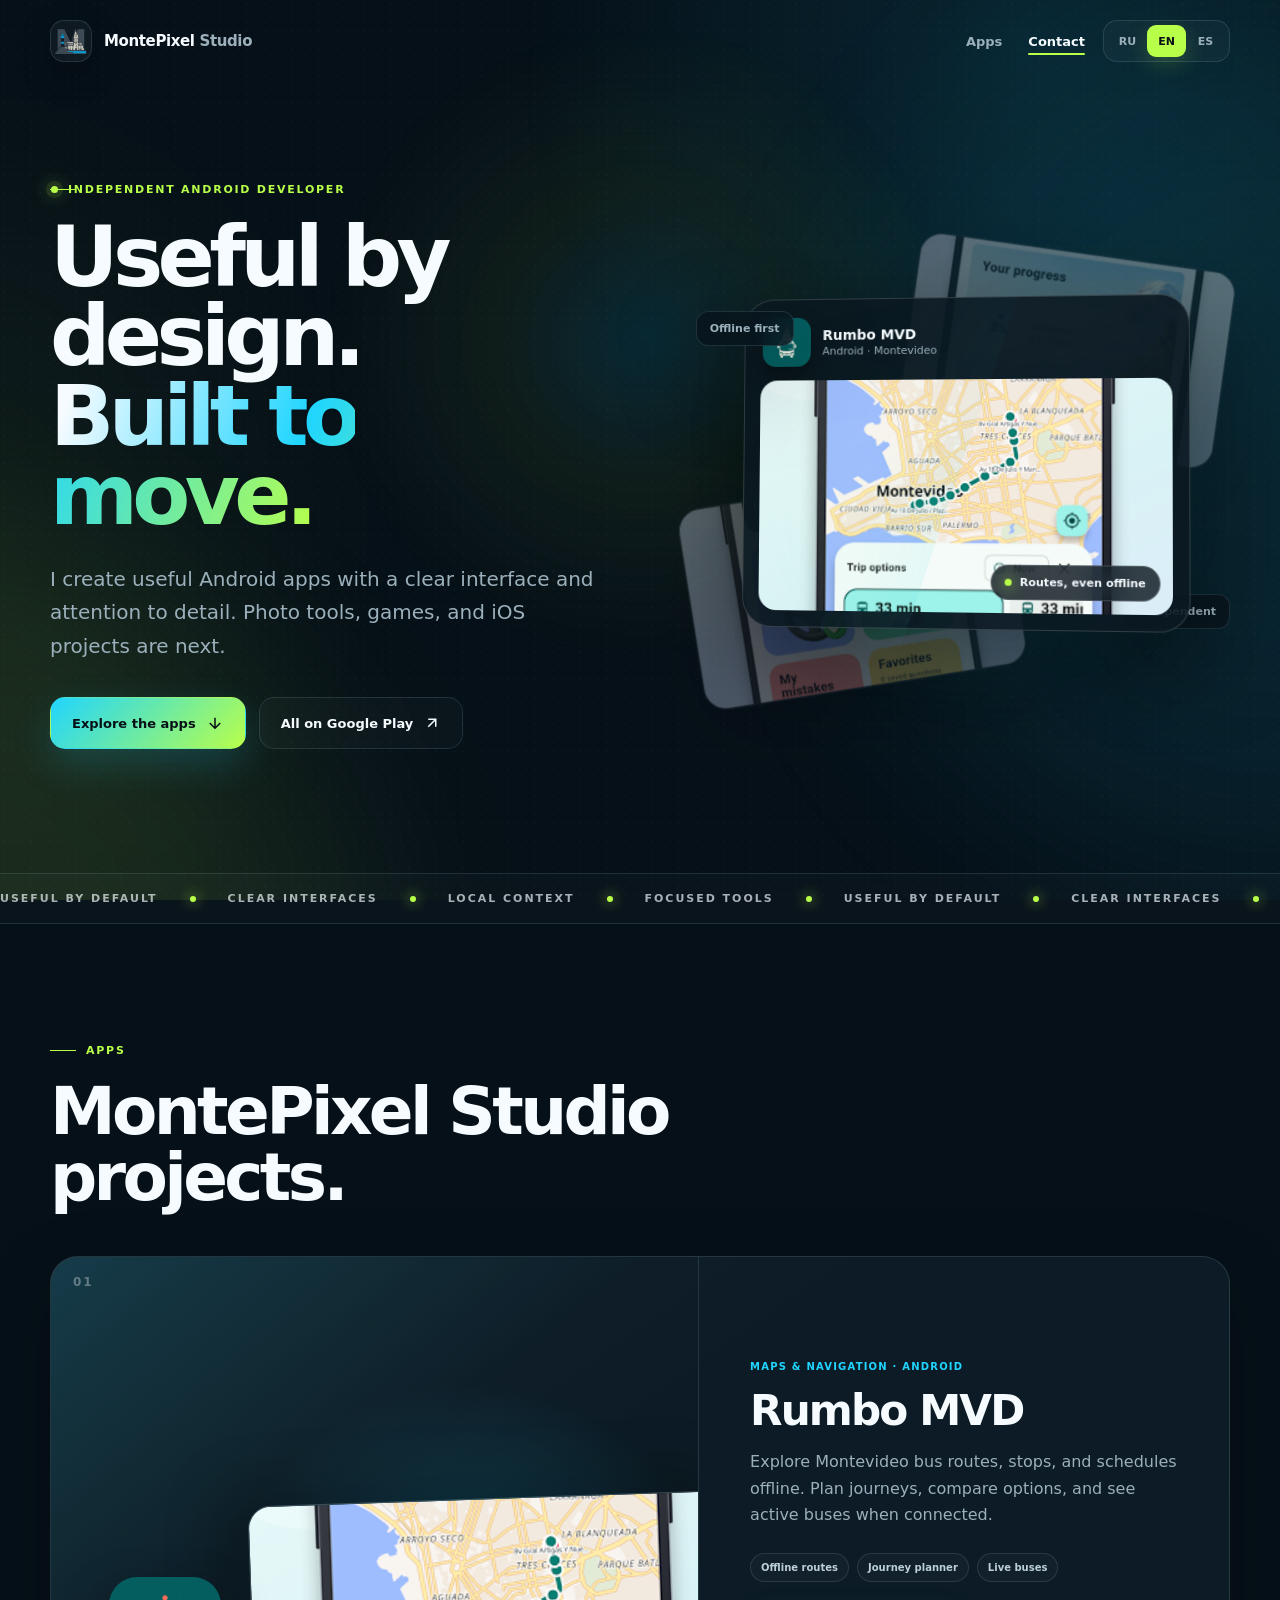
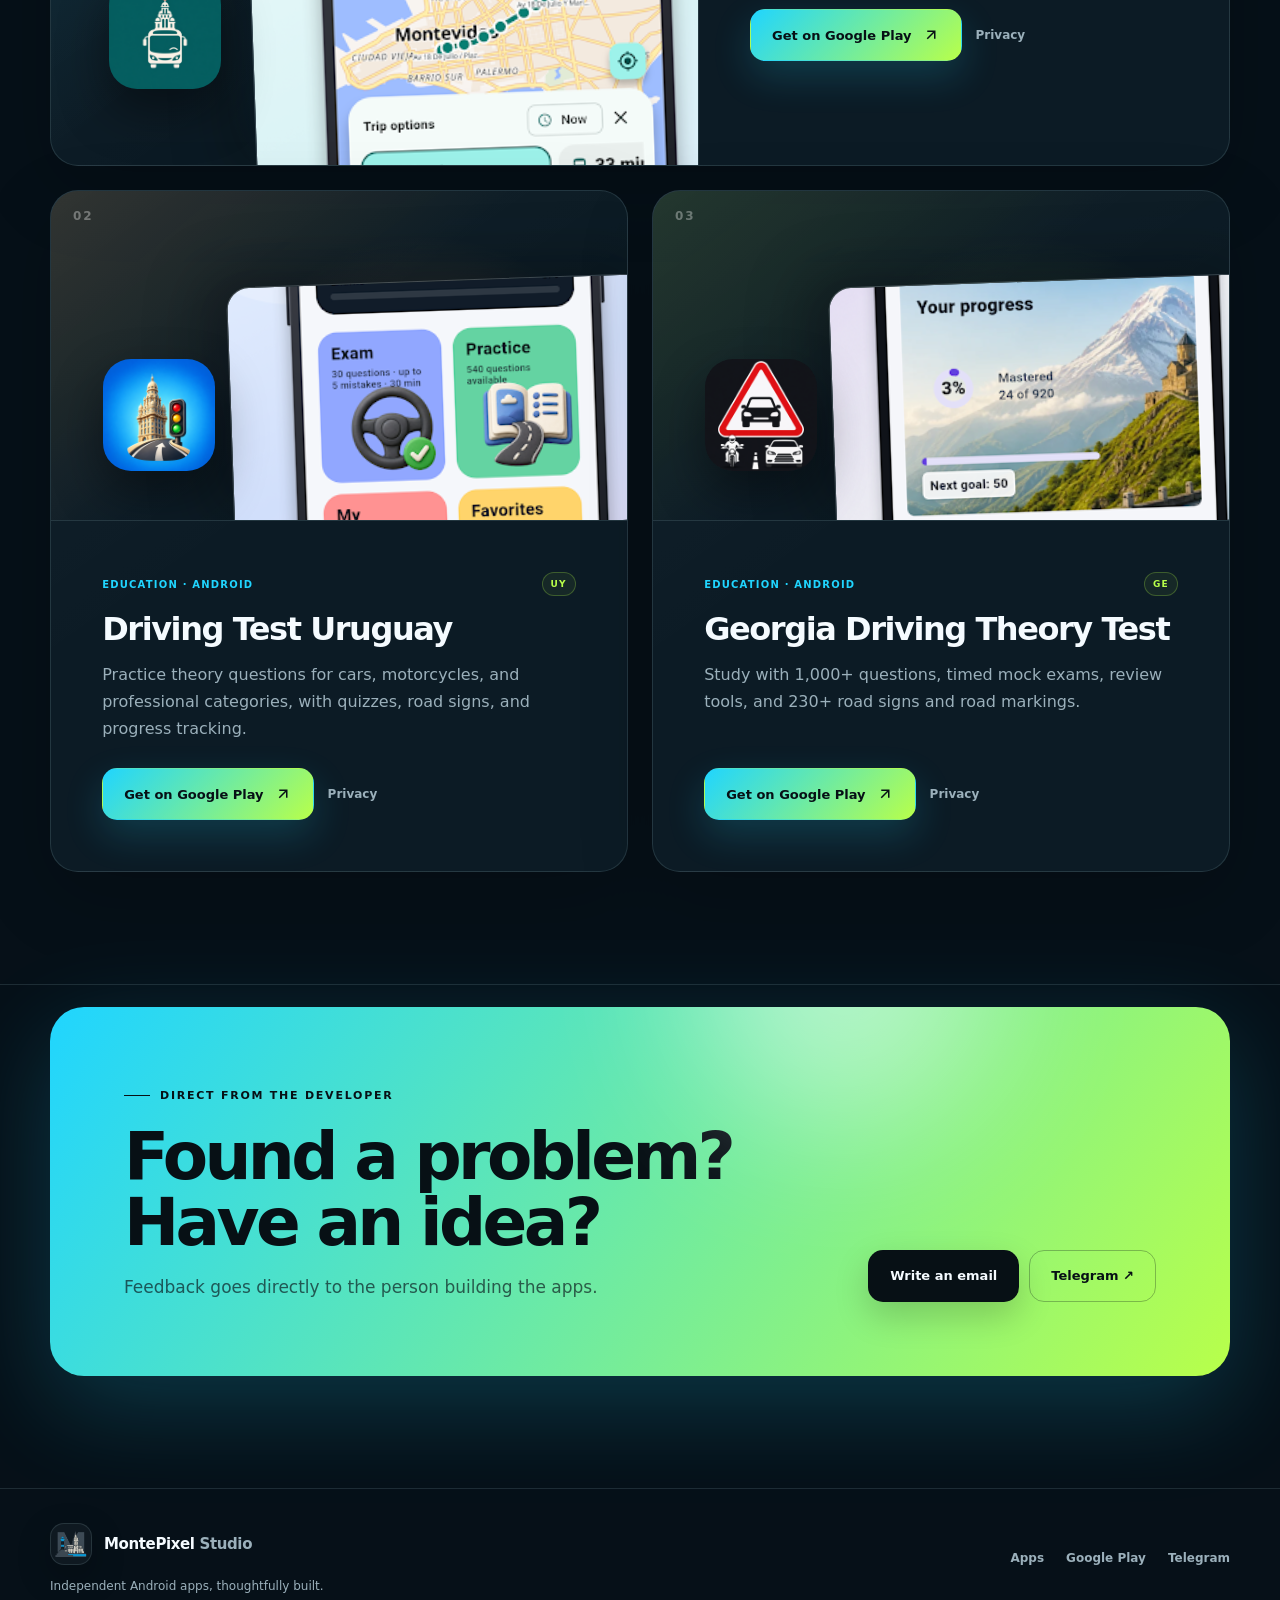
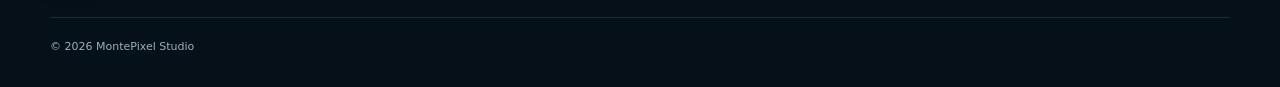
==== commit 9a63b93c: "Add files via upload" ====
--- a/index.html
+++ b/index.html
@@ -3,10 +3,10 @@
 <head>
   <meta charset="utf-8">
   <meta name="viewport" content="width=device-width, initial-scale=1, viewport-fit=cover">
-  <meta name="description" content="Independent Android apps for navigating Montevideo and preparing for driving theory tests in Uruguay and Georgia.">
+  <meta name="description" content="An independent developer creating useful Android apps, with photo tools, games, and iOS projects ahead.">
   <meta name="theme-color" content="#061018">
   <meta property="og:title" content="MontePixel Studio — practical Android apps">
-  <meta property="og:description" content="Offline transport routes and focused driving theory tools, designed independently.">
+  <meta property="og:description" content="Useful Android apps with clear interfaces and attention to detail — with more tools and platforms ahead.">
   <meta property="og:type" content="website">
   <meta property="og:url" content="https://montepixel.github.io/">
   <meta property="og:image" content="https://montepixel.github.io/favicon.png">
@@ -18,13 +18,14 @@
 </head>
 <body>
   <div class="page-progress" aria-hidden="true"><span></span></div>
-  <div class="ambient" aria-hidden="true"><span class="ambient-orb orb-one"></span><span class="ambient-orb orb-two"></span><span class="ambient-grid"></span><span class="ambient-grain"></span></div>
+  <div class="ambient" aria-hidden="true"><span class="cursor-glow"></span><span class="ambient-orb orb-one"></span><span class="ambient-orb orb-two"></span><span class="ambient-grid"></span><span class="ambient-grain"></span></div>
+  <button class="motion-permission" type="button" data-motion-permission aria-label="Enable motion effect" hidden><svg viewBox="0 0 24 24" fill="none" stroke="currentColor" stroke-width="1.8" aria-hidden="true"><rect x="7" y="3" width="10" height="18" rx="2"/><path d="m3.5 8-2 2 2 2M20.5 8l2 2-2 2M10 17h4"/></svg></button>
   <a class="skip-link" href="#main" data-i18n="skip">Skip to content</a>
   <header class="site-header">
     <div class="shell header-inner">
       <a class="brand" href="#top" data-i18n-aria="homeAria" aria-label="MontePixel Studio home"><span class="brand-mark"><img src="/favicon.png" alt="" width="34" height="34"></span><span>MontePixel <em>Studio</em></span></a>
       <div class="header-actions">
-        <nav class="nav" aria-label="Main navigation"><a href="#apps" data-i18n="navApps">Apps</a><a href="#approach" data-i18n="navApproach">Approach</a><a href="#contact" data-i18n="navContact">Contact</a></nav>
+        <nav class="nav" aria-label="Main navigation"><a href="#apps" data-i18n="navApps">Apps</a><a href="#contact" data-i18n="navContact">Contact</a></nav>
         <div class="lang-switcher" aria-label="Language"><button class="lang-button" type="button" data-set-lang="ru" aria-pressed="false">RU</button><button class="lang-button" type="button" data-set-lang="en" aria-pressed="true">EN</button><button class="lang-button" type="button" data-set-lang="es" aria-pressed="false">ES</button></div>
       </div>
     </div>
@@ -32,26 +33,25 @@
   <main id="main">
     <section class="hero shell" id="top" aria-labelledby="hero-title">
       <div class="hero-copy-wrap" data-reveal>
-        <p class="eyebrow"><span class="live-dot"></span><span data-i18n="heroEyebrow">Independent Android studio</span></p>
+        <p class="eyebrow"><span class="live-dot"></span><span data-i18n="heroEyebrow">Independent Android developer</span></p>
         <h1 id="hero-title"><span data-i18n="heroLine1">Useful by design.</span><br><span class="gradient-text" data-i18n="heroLine2">Built to move.</span></h1>
-        <p class="hero-copy" data-i18n="heroCopy">Focused mobile tools for everyday journeys and confident exam preparation — made independently, one detail at a time.</p>
+        <p class="hero-copy" data-i18n="heroCopy">I create useful Android apps with a clear interface and attention to detail. Photo tools, games, and iOS projects are next.</p>
         <div class="actions"><a class="button button-primary" href="#apps"><span data-i18n="explore">Explore the apps</span><svg viewBox="0 0 24 24" fill="none" stroke="currentColor" stroke-width="2" aria-hidden="true"><path d="M12 5v14M19 12l-7 7-7-7"/></svg></a><a class="button button-ghost" href="https://play.google.com/store/apps/developer?id=MontePixelStudio" target="_blank" rel="noopener noreferrer"><span data-i18n="allPlay">All on Google Play</span><svg viewBox="0 0 24 24" fill="none" stroke="currentColor" stroke-width="2" aria-hidden="true"><path d="M7 17 17 7M7 7h10v10"/></svg></a></div>
-        <div class="hero-stats" aria-label="Portfolio highlights"><span><strong>3</strong><small data-i18n="statApps">apps on Google Play</small></span><span><strong>2</strong><small data-i18n="statCountries">countries served</small></span><span><strong data-i18n="statOfflineNumber">Offline</strong><small data-i18n="statOffline">routes in Montevideo</small></span></div>
       </div>
       <div class="hero-stage" data-parallax aria-label="Rumbo MVD application preview">
         <div class="stage-halo"></div><div class="stage-card stage-back back-one"><img src="/assets/apps/georgia-screen.webp" alt="" width="1052" height="592"></div><div class="stage-card stage-back back-two"><img src="/assets/apps/uruguay-screen.webp" alt="" width="1052" height="592"></div>
-        <div class="stage-card stage-main"><div class="stage-topline"><img src="/assets/apps/rumbo-icon.webp" alt="" width="58" height="58"><span><b>Rumbo MVD</b><small data-i18n="stageLabel">New release · Montevideo</small></span></div><img class="stage-screen" src="/assets/apps/rumbo-screen.webp" alt="Rumbo MVD map and route planner interface" width="1052" height="592"><div class="route-pill"><span></span><b data-i18n="routePill">Routes, even offline</b></div></div>
+        <div class="stage-card stage-main"><div class="stage-topline"><img src="/assets/apps/rumbo-icon.webp" alt="" width="58" height="58"><span><b>Rumbo MVD</b><small data-i18n="stageLabel">Android · Montevideo</small></span></div><img class="stage-screen" src="/assets/apps/rumbo-screen.webp" alt="Rumbo MVD map and route planner interface" width="1052" height="592"><div class="route-pill"><span></span><b data-i18n="routePill">Routes, even offline</b></div></div>
         <span class="float-tag tag-a" data-i18n="tagOffline">Offline first</span><span class="float-tag tag-b" data-i18n="tagIndependent">Independent</span>
       </div>
     </section>
-    <section class="marquee" aria-label="Studio principles"><div class="marquee-track" aria-hidden="true"><span data-i18n="railUseful">USEFUL BY DEFAULT</span><i></i><span data-i18n="railClear">CLEAR INTERFACES</span><i></i><span data-i18n="railLocal">LOCAL CONTEXT</span><i></i><span data-i18n="railFocused">FOCUSED TOOLS</span><i></i><span data-i18n="railUseful">USEFUL BY DEFAULT</span><i></i><span data-i18n="railClear">CLEAR INTERFACES</span><i></i><span data-i18n="railLocal">LOCAL CONTEXT</span><i></i><span data-i18n="railFocused">FOCUSED TOOLS</span><i></i></div></section>
+    <section class="marquee" aria-label="Studio principles"><div class="marquee-track" aria-hidden="true"><div class="marquee-group"><span data-i18n="railUseful">USEFUL BY DEFAULT</span><i></i><span data-i18n="railClear">CLEAR INTERFACES</span><i></i><span data-i18n="railLocal">LOCAL CONTEXT</span><i></i><span data-i18n="railFocused">FOCUSED TOOLS</span><i></i></div><div class="marquee-group"><span data-i18n="railUseful">USEFUL BY DEFAULT</span><i></i><span data-i18n="railClear">CLEAR INTERFACES</span><i></i><span data-i18n="railLocal">LOCAL CONTEXT</span><i></i><span data-i18n="railFocused">FOCUSED TOOLS</span><i></i></div></div></section>
     <section class="section apps-section" id="apps" aria-labelledby="apps-title">
       <div class="shell">
-        <div class="section-heading" data-reveal><p class="eyebrow"><span data-i18n="appsEyebrow">Now on Google Play</span></p><h2 id="apps-title" data-i18n="appsTitle">Three apps. One clear purpose.</h2><p data-i18n="appsCopy">Each app solves a specific local task: finding your way around Montevideo or preparing for a driving theory exam.</p></div>
+        <div class="section-heading apps-heading" data-reveal><p class="eyebrow"><span data-i18n="appsEyebrow">Apps</span></p><h2 id="apps-title" data-i18n="appsTitle">MontePixel Studio projects.</h2></div>
         <div class="app-list">
           <article class="app-card app-card-featured" data-reveal data-tilt>
             <div class="app-art art-rumbo"><span class="art-index">01</span><div class="app-shot"><img src="/assets/apps/rumbo-screen.webp" alt="Rumbo MVD public transport map" width="1052" height="592"></div><img class="app-icon" src="/assets/apps/rumbo-icon.webp" alt="Rumbo MVD app icon" width="160" height="160"></div>
-            <div class="app-content"><div class="app-meta"><span data-i18n="rumboLabel">Maps & Navigation · Android</span><b data-i18n="newBadge">NEW</b></div><h3>Rumbo MVD</h3><p data-i18n="rumboCopy">Explore Montevideo bus routes, stops, and schedules offline. Plan journeys, compare options, and see active buses when connected.</p><ul class="feature-chips" aria-label="Features"><li data-i18n="rumboFeature1">Offline routes</li><li data-i18n="rumboFeature2">Journey planner</li><li data-i18n="rumboFeature3">Live buses</li></ul><div class="actions"><a class="button button-primary" href="https://play.google.com/store/apps/details?id=com.montepixelstudio.uruguay_bus" target="_blank" rel="noopener noreferrer"><span data-i18n="googlePlay">Get on Google Play</span><svg viewBox="0 0 24 24" fill="none" stroke="currentColor" stroke-width="2" aria-hidden="true"><path d="M7 17 17 7M7 7h10v10"/></svg></a><a class="text-link" href="/UruguayBUS/privacy-policy.html" data-i18n="privacy">Privacy</a></div></div>
+            <div class="app-content"><div class="app-meta"><span data-i18n="rumboLabel">Maps & Navigation · Android</span></div><h3>Rumbo MVD</h3><p data-i18n="rumboCopy">Explore Montevideo bus routes, stops, and schedules offline. Plan journeys, compare options, and see active buses when connected.</p><ul class="feature-chips" aria-label="Features"><li data-i18n="rumboFeature1">Offline routes</li><li data-i18n="rumboFeature2">Journey planner</li><li data-i18n="rumboFeature3">Live buses</li></ul><div class="actions"><a class="button button-primary" href="https://play.google.com/store/apps/details?id=com.montepixelstudio.uruguay_bus" target="_blank" rel="noopener noreferrer"><span data-i18n="googlePlay">Get on Google Play</span><svg viewBox="0 0 24 24" fill="none" stroke="currentColor" stroke-width="2" aria-hidden="true"><path d="M7 17 17 7M7 7h10v10"/></svg></a><a class="text-link" href="/UruguayBUS/privacy-policy.html" data-i18n="privacy">Privacy</a></div></div>
           </article>
           <div class="app-pair">
             <article class="app-card" data-reveal data-tilt><div class="app-art art-uruguay"><span class="art-index">02</span><div class="app-shot"><img src="/assets/apps/uruguay-screen.webp" alt="Driving Test Uruguay study interface" width="1052" height="592"></div><img class="app-icon" src="/assets/apps/uruguay-icon.webp" alt="Driving Test Uruguay app icon" width="160" height="160"></div><div class="app-content"><div class="app-meta"><span data-i18n="uyLabel">Education · Android</span><span>UY</span></div><h3 data-i18n="uyTitle">Driving Test Uruguay</h3><p data-i18n="uyCopy">Practice theory questions for cars, motorcycles, and professional categories, with quizzes, road signs, and progress tracking.</p><div class="actions"><a class="button button-primary" href="https://play.google.com/store/apps/details?id=com.montepixel.conducirtestURU" target="_blank" rel="noopener noreferrer"><span data-i18n="googlePlay">Get on Google Play</span><svg viewBox="0 0 24 24" fill="none" stroke="currentColor" stroke-width="2" aria-hidden="true"><path d="M7 17 17 7M7 7h10v10"/></svg></a><a class="text-link" href="/conducirtestURU/privacy-policy.html" data-i18n="privacy">Privacy</a></div></div></article>
@@ -60,16 +60,18 @@
         </div>
       </div>
     </section>
-    <section class="section approach-section" id="approach" aria-labelledby="approach-title"><div class="shell approach-grid"><div class="section-heading" data-reveal><p class="eyebrow"><span data-i18n="approachEyebrow">The approach</span></p><h2 id="approach-title" data-i18n="approachTitle">Local problems deserve focused products.</h2><p data-i18n="approachCopy">MontePixel Studio builds independent Android apps around real, specific needs — without pretending to be an official service.</p></div><div class="principles"><article data-reveal><span>01</span><div><h3 data-i18n="principle1Title">Useful offline</h3><p data-i18n="principle1Copy">Core transport information remains available when mobile data is not.</p></div></article><article data-reveal><span>02</span><div><h3 data-i18n="principle2Title">Easy to understand</h3><p data-i18n="principle2Copy">Clear interfaces keep the task in focus, whether planning a route or revising an answer.</p></div></article><article data-reveal><span>03</span><div><h3 data-i18n="principle3Title">Independent and transparent</h3><p data-i18n="principle3Copy">Apps identify their sources and clearly state that they are not government services.</p></div></article></div></div></section>
     <section class="section contact-section" id="contact" aria-labelledby="contact-title"><div class="shell"><div class="contact-card" data-reveal><span class="contact-glow" aria-hidden="true"></span><div><p class="eyebrow"><span data-i18n="contactEyebrow">Direct from the developer</span></p><h2 id="contact-title" data-i18n="contactTitle">Found a problem? Have an idea?</h2><p data-i18n="contactCopy">Feedback goes directly to the person building the apps.</p></div><div class="contact-actions"><a class="button button-light" href="mailto:oddmotion.lab@gmail.com" data-i18n="writeMe">Write an email</a><a class="button button-outline" href="https://t.me/montepixeldev" target="_blank" rel="noopener noreferrer">Telegram ↗</a></div></div></div></section>
   </main>
   <footer class="site-footer"><div class="shell footer-inner"><div><a class="brand" href="#top"><span class="brand-mark"><img src="/favicon.png" alt="" width="34" height="34"></span><span>MontePixel <em>Studio</em></span></a><p data-i18n="footerCopy">Independent Android apps, thoughtfully built.</p></div><div class="footer-links"><a href="#apps" data-i18n="navApps">Apps</a><a href="https://play.google.com/store/apps/developer?id=MontePixelStudio" target="_blank" rel="noopener noreferrer">Google Play</a><a href="https://t.me/montepixeldev" target="_blank" rel="noopener noreferrer">Telegram</a></div><span class="copyright">© <span data-current-year>2026</span> MontePixel Studio</span></div></footer>
   <script>
     window.PAGE_TRANSLATIONS = {
-      en: { title:"MontePixel Studio — practical Android apps",description:"Independent Android apps for navigating Montevideo and preparing for driving theory tests in Uruguay and Georgia.",skip:"Skip to content",homeAria:"MontePixel Studio home",navApps:"Apps",navApproach:"Approach",navContact:"Contact",heroEyebrow:"Independent Android studio",heroLine1:"Useful by design.",heroLine2:"Built to move.",heroCopy:"Focused mobile tools for everyday journeys and confident exam preparation — made independently, one detail at a time.",explore:"Explore the apps",allPlay:"All on Google Play",statApps:"apps on Google Play",statCountries:"countries served",statOfflineNumber:"Offline",statOffline:"routes in Montevideo",stageLabel:"New release · Montevideo",routePill:"Routes, even offline",tagOffline:"Offline first",tagIndependent:"Independent",railUseful:"USEFUL BY DEFAULT",railClear:"CLEAR INTERFACES",railLocal:"LOCAL CONTEXT",railFocused:"FOCUSED TOOLS",appsEyebrow:"Now on Google Play",appsTitle:"Three apps. One clear purpose.",appsCopy:"Each app solves a specific local task: finding your way around Montevideo or preparing for a driving theory exam.",rumboLabel:"Maps & Navigation · Android",newBadge:"NEW",rumboCopy:"Explore Montevideo bus routes, stops, and schedules offline. Plan journeys, compare options, and see active buses when connected.",rumboFeature1:"Offline routes",rumboFeature2:"Journey planner",rumboFeature3:"Live buses",uyLabel:"Education · Android",uyTitle:"Driving Test Uruguay",uyCopy:"Practice theory questions for cars, motorcycles, and professional categories, with quizzes, road signs, and progress tracking.",geLabel:"Education · Android",geTitle:"Georgia Driving Theory Test",geCopy:"Study with 1,000+ questions, timed mock exams, review tools, and 230+ road signs and road markings.",googlePlay:"Get on Google Play",privacy:"Privacy",approachEyebrow:"The approach",approachTitle:"Local problems deserve focused products.",approachCopy:"MontePixel Studio builds independent Android apps around real, specific needs — without pretending to be an official service.",principle1Title:"Useful offline",principle1Copy:"Core transport information remains available when mobile data is not.",principle2Title:"Easy to understand",principle2Copy:"Clear interfaces keep the task in focus, whether planning a route or revising an answer.",principle3Title:"Independent and transparent",principle3Copy:"Apps identify their sources and clearly state that they are not government services.",contactEyebrow:"Direct from the developer",contactTitle:"Found a problem? Have an idea?",contactCopy:"Feedback goes directly to the person building the apps.",writeMe:"Write an email",footerCopy:"Independent Android apps, thoughtfully built." },
-      ru: { title:"MontePixel Studio — полезные Android-приложения",description:"Независимые Android-приложения для поездок по Монтевидео и подготовки к теоретическим экзаменам по вождению в Уругвае и Грузии.",skip:"Перейти к содержанию",homeAria:"Главная MontePixel Studio",navApps:"Приложения",navApproach:"Подход",navContact:"Связаться",heroEyebrow:"Независимая Android-студия",heroLine1:"Полезно по сути.",heroLine2:"Удобно в движении.",heroCopy:"Точные мобильные инструменты для повседневных поездок и уверенной подготовки к экзаменам — независимо и с вниманием к деталям.",explore:"Смотреть приложения",allPlay:"Все в Google Play",statApps:"приложения в Google Play",statCountries:"страны",statOfflineNumber:"Офлайн",statOffline:"маршруты Монтевидео",stageLabel:"Новинка · Монтевидео",routePill:"Маршруты даже офлайн",tagOffline:"Работает офлайн",tagIndependent:"Независимый проект",railUseful:"ПОЛЬЗА БЕЗ ЛИШНЕГО",railClear:"ПОНЯТНЫЙ ИНТЕРФЕЙС",railLocal:"МЕСТНЫЙ КОНТЕКСТ",railFocused:"ТОЧНЫЕ ИНСТРУМЕНТЫ",appsEyebrow:"Уже в Google Play",appsTitle:"Три приложения. Одна ясная цель.",appsCopy:"Каждое приложение решает конкретную местную задачу: помогает передвигаться по Монтевидео или готовиться к теоретическому экзамену по вождению.",rumboLabel:"Карты и навигация · Android",newBadge:"НОВОЕ",rumboCopy:"Маршруты, остановки и расписания автобусов Монтевидео доступны офлайн. Планируйте поездки, сравнивайте варианты, а при подключении смотрите активные автобусы.",rumboFeature1:"Маршруты офлайн",rumboFeature2:"Планировщик поездок",rumboFeature3:"Автобусы онлайн",uyLabel:"Образование · Android",uyTitle:"Экзамен по вождению — Уругвай",uyCopy:"Вопросы для легковых автомобилей, мотоциклов и профессиональных категорий, пробные тесты, дорожные знаки и отслеживание прогресса.",geLabel:"Образование · Android",geTitle:"Теория вождения — Грузия",geCopy:"Более 1 000 вопросов, пробные экзамены с таймером, повторение ошибок и свыше 230 дорожных знаков и разметок.",googlePlay:"Скачать в Google Play",privacy:"Конфиденциальность",approachEyebrow:"Подход",approachTitle:"Локальным задачам — точные продукты.",approachCopy:"MontePixel Studio создаёт независимые Android-приложения для конкретных реальных задач и не выдаёт их за официальные сервисы.",principle1Title:"Полезно офлайн",principle1Copy:"Основная транспортная информация остаётся доступной без мобильного интернета.",principle2Title:"Легко разобраться",principle2Copy:"Понятный интерфейс помогает сосредоточиться на маршруте или подготовке к экзамену.",principle3Title:"Независимо и прозрачно",principle3Copy:"В приложениях указаны источники и прямо сказано, что это не государственные сервисы.",contactEyebrow:"Напрямую разработчику",contactTitle:"Нашли проблему? Есть идея?",contactCopy:"Ваше сообщение получит человек, который сам создаёт эти приложения.",writeMe:"Написать на почту",footerCopy:"Независимые Android-приложения, созданные с вниманием." },
-      es: { title:"MontePixel Studio — aplicaciones Android prácticas",description:"Apps Android independientes para moverse por Montevideo y preparar exámenes teóricos de conducir en Uruguay y Georgia.",skip:"Ir al contenido",homeAria:"Inicio de MontePixel Studio",navApps:"Aplicaciones",navApproach:"Enfoque",navContact:"Contacto",heroEyebrow:"Estudio Android independiente",heroLine1:"Útiles por diseño.",heroLine2:"Hechas para avanzar.",heroCopy:"Herramientas móviles enfocadas en los viajes diarios y la preparación segura de exámenes, creadas de forma independiente y cuidando cada detalle.",explore:"Ver las aplicaciones",allPlay:"Todo en Google Play",statApps:"apps en Google Play",statCountries:"países",statOfflineNumber:"Sin conexión",statOffline:"rutas en Montevideo",stageLabel:"Nuevo · Montevideo",routePill:"Rutas incluso sin conexión",tagOffline:"Primero offline",tagIndependent:"Independiente",railUseful:"UTILIDAD ANTE TODO",railClear:"INTERFACES CLARAS",railLocal:"CONTEXTO LOCAL",railFocused:"HERRAMIENTAS PRECISAS",appsEyebrow:"Disponible en Google Play",appsTitle:"Tres apps. Un propósito claro.",appsCopy:"Cada aplicación resuelve una necesidad local concreta: moverse por Montevideo o prepararse para un examen teórico de conducir.",rumboLabel:"Mapas y navegación · Android",newBadge:"NUEVA",rumboCopy:"Consulta rutas, paradas y horarios de ómnibus de Montevideo sin conexión. Planifica viajes, compara opciones y ve ómnibus activos cuando estés conectado.",rumboFeature1:"Rutas offline",rumboFeature2:"Planificador",rumboFeature3:"Ómnibus en vivo",uyLabel:"Educación · Android",uyTitle:"Examen de conducir Uruguay",uyCopy:"Practica preguntas para autos, motos y categorías profesionales, con simulacros, señales de tránsito y seguimiento del progreso.",geLabel:"Educación · Android",geTitle:"Examen teórico de Georgia",geCopy:"Estudia con más de 1.000 preguntas, simulacros con tiempo, repaso de errores y más de 230 señales y marcas viales.",googlePlay:"Ver en Google Play",privacy:"Privacidad",approachEyebrow:"El enfoque",approachTitle:"Los problemas locales merecen productos precisos.",approachCopy:"MontePixel Studio crea apps Android independientes para necesidades reales y específicas, sin presentarse como un servicio oficial.",principle1Title:"Útil sin conexión",principle1Copy:"La información esencial de transporte sigue disponible aunque no tengas datos móviles.",principle2Title:"Fácil de entender",principle2Copy:"Las interfaces claras mantienen el foco al planificar una ruta o revisar una respuesta.",principle3Title:"Independiente y transparente",principle3Copy:"Las apps identifican sus fuentes y aclaran que no son servicios gubernamentales.",contactEyebrow:"Directo con el desarrollador",contactTitle:"¿Encontraste un problema? ¿Tienes una idea?",contactCopy:"Tus comentarios llegan directamente a quien crea las aplicaciones.",writeMe:"Enviar un correo",footerCopy:"Aplicaciones Android independientes, hechas con atención." }
+      en: { title:"MontePixel Studio — useful apps, thoughtfully made",description:"An independent developer creating useful Android apps, with photo tools, games, and iOS projects ahead.",skip:"Skip to content",homeAria:"MontePixel Studio home",navApps:"Apps",navContact:"Contact",heroEyebrow:"Independent Android studio",heroLine1:"Useful by design.",heroLine2:"Built to move.",heroCopy:"I create useful Android apps with a clear interface and attention to detail. Photo tools, games, and iOS projects are next.",explore:"Explore the apps",allPlay:"All on Google Play",stageLabel:"Android · Montevideo",routePill:"Routes, even offline",tagOffline:"Offline first",tagIndependent:"Independent",railUseful:"USEFUL BY DEFAULT",railClear:"CLEAR INTERFACES",railLocal:"LOCAL CONTEXT",railFocused:"FOCUSED TOOLS",appsEyebrow:"Apps",appsTitle:"MontePixel Studio projects.",rumboLabel:"Maps & Navigation · Android",rumboCopy:"Explore Montevideo bus routes, stops, and schedules offline. Plan journeys, compare options, and see active buses when connected.",rumboFeature1:"Offline routes",rumboFeature2:"Journey planner",rumboFeature3:"Live buses",uyLabel:"Education · Android",uyTitle:"Driving Test Uruguay",uyCopy:"Practice theory questions for cars, motorcycles, and professional categories, with quizzes, road signs, and progress tracking.",geLabel:"Education · Android",geTitle:"Georgia Driving Theory Test",geCopy:"Study with 1,000+ questions, timed mock exams, review tools, and 230+ road signs and road markings.",googlePlay:"Get on Google Play",privacy:"Privacy",contactEyebrow:"Direct from the developer",contactTitle:"Found a problem? Have an idea?",contactCopy:"Feedback goes directly to the person building the apps.",writeMe:"Write an email",footerCopy:"Independent Android apps, thoughtfully built." },
+      ru: { title:"MontePixel Studio — полезные приложения с характером",description:"Независимый разработчик полезных Android-приложений. В планах — фотоинструменты, игры и проекты для iOS.",skip:"Перейти к содержанию",homeAria:"Главная MontePixel Studio",navApps:"Приложения",navContact:"Связаться",heroEyebrow:"Независимая Android-студия",heroLine1:"Полезно по сути.",heroLine2:"Удобно в движении.",heroCopy:"Создаю полезные Android-приложения с понятным интерфейсом и вниманием к деталям. Дальше — фотоинструменты, игры и проекты для iOS.",explore:"Смотреть приложения",allPlay:"Все в Google Play",stageLabel:"Android · Монтевидео",routePill:"Маршруты даже офлайн",tagOffline:"Работает офлайн",tagIndependent:"Независимый проект",railUseful:"ПОЛЬЗА БЕЗ ЛИШНЕГО",railClear:"ПОНЯТНЫЙ ИНТЕРФЕЙС",railLocal:"МЕСТНЫЙ КОНТЕКСТ",railFocused:"ТОЧНЫЕ ИНСТРУМЕНТЫ",appsEyebrow:"Приложения",appsTitle:"Проекты MontePixel Studio.",rumboLabel:"Карты и навигация · Android",rumboCopy:"Маршруты, остановки и расписания автобусов Монтевидео доступны офлайн. Планируйте поездки, сравнивайте варианты, а при подключении смотрите активные автобусы.",rumboFeature1:"Маршруты офлайн",rumboFeature2:"Планировщик поездок",rumboFeature3:"Автобусы онлайн",uyLabel:"Образование · Android",uyTitle:"Экзамен по вождению — Уругвай",uyCopy:"Вопросы для легковых автомобилей, мотоциклов и профессиональных категорий, пробные тесты, дорожные знаки и отслеживание прогресса.",geLabel:"Образование · Android",geTitle:"Теория вождения — Грузия",geCopy:"Более 1 000 вопросов, пробные экзамены с таймером, повторение ошибок и свыше 230 дорожных знаков и разметок.",googlePlay:"Скачать в Google Play",privacy:"Конфиденциальность",contactEyebrow:"Напрямую разработчику",contactTitle:"Нашли проблему? Есть идея?",contactCopy:"Ваше сообщение получит человек, который сам создаёт эти приложения.",writeMe:"Написать на почту",footerCopy:"Независимые Android-приложения, созданные с вниманием." },
+      es: { title:"MontePixel Studio — aplicaciones útiles, creadas con cuidado",description:"Desarrollador independiente de apps útiles para Android, con herramientas de foto, juegos e iOS en camino.",skip:"Ir al contenido",homeAria:"Inicio de MontePixel Studio",navApps:"Aplicaciones",navContact:"Contacto",heroEyebrow:"Estudio Android independiente",heroLine1:"Útiles por diseño.",heroLine2:"Hechas para avanzar.",heroCopy:"Creo aplicaciones útiles para Android con una interfaz clara y atención al detalle. Después vendrán herramientas de foto, juegos y proyectos para iOS.",explore:"Ver las aplicaciones",allPlay:"Todo en Google Play",stageLabel:"Android · Montevideo",routePill:"Rutas incluso sin conexión",tagOffline:"Primero offline",tagIndependent:"Independiente",railUseful:"UTILIDAD ANTE TODO",railClear:"INTERFACES CLARAS",railLocal:"CONTEXTO LOCAL",railFocused:"HERRAMIENTAS PRECISAS",appsEyebrow:"Aplicaciones",appsTitle:"Proyectos de MontePixel Studio.",rumboLabel:"Mapas y navegación · Android",rumboCopy:"Consulta rutas, paradas y horarios de ómnibus de Montevideo sin conexión. Planifica viajes, compara opciones y ve ómnibus activos cuando estés conectado.",rumboFeature1:"Rutas offline",rumboFeature2:"Planificador",rumboFeature3:"Ómnibus en vivo",uyLabel:"Educación · Android",uyTitle:"Examen de conducir Uruguay",uyCopy:"Practica preguntas para autos, motos y categorías profesionales, con simulacros, señales de tránsito y seguimiento del progreso.",geLabel:"Educación · Android",geTitle:"Examen teórico de Georgia",geCopy:"Estudia con más de 1.000 preguntas, simulacros con tiempo, repaso de errores y más de 230 señales y marcas viales.",googlePlay:"Ver en Google Play",privacy:"Privacidad",contactEyebrow:"Directo con el desarrollador",contactTitle:"¿Encontraste un problema? ¿Tienes una idea?",contactCopy:"Tus comentarios llegan directamente a quien crea las aplicaciones.",writeMe:"Enviar un correo",footerCopy:"Aplicaciones Android independientes, hechas con atención." }
     };
+    window.PAGE_TRANSLATIONS.en.heroEyebrow = "Independent Android developer";
+    window.PAGE_TRANSLATIONS.ru.heroEyebrow = "Независимый Android-разработчик";
+    window.PAGE_TRANSLATIONS.es.heroEyebrow = "Desarrollador Android independiente";
   </script>
   <script src="/assets/site.js" defer></script>
 </body>
--- a/assets/site.css
+++ b/assets/site.css
@@ -13,6 +13,10 @@
   --ink: #071015;
   --radius: 28px;
   --shadow: 0 30px 90px rgba(0, 0, 0, .34);
+  --glow-x: 50vw;
+  --glow-y: 38vh;
+  --ambient-shift-x: 0px;
+  --ambient-shift-y: 0px;
 }
 * { box-sizing: border-box; }
 html { scroll-behavior: smooth; scroll-padding-top: 94px; }
@@ -28,12 +32,17 @@
 .skip-link:focus { top: 16px; }
 .page-progress { position: fixed; inset: 0 0 auto; z-index: 1000; height: 2px; pointer-events: none; }
 .page-progress span { display: block; width: 100%; height: 100%; background: linear-gradient(90deg, var(--cyan), var(--lime)); transform: scaleX(0); transform-origin: left; }
+.motion-permission { position: fixed; right: 18px; bottom: 18px; z-index: 90; width: 48px; height: 48px; display: grid; place-items: center; padding: 0; border: 1px solid rgba(184,255,74,.32); border-radius: 15px; color: var(--lime); background: rgba(8,25,34,.84); backdrop-filter: blur(15px); -webkit-backdrop-filter: blur(15px); box-shadow: 0 14px 38px rgba(0,0,0,.34), 0 0 24px rgba(184,255,74,.08); cursor: pointer; transition: transform .2s, border-color .2s, background .2s; }
+.motion-permission:hover { transform: translateY(-3px); border-color: var(--lime); background: rgba(14,40,49,.94); }
+.motion-permission svg { width: 24px; height: 24px; }
+.motion-permission[hidden] { display: none; }
 .ambient { position: fixed; inset: 0; z-index: -2; overflow: hidden; pointer-events: none; }
 .ambient::before { content: ""; position: absolute; inset: 0; background: radial-gradient(circle at 80% 5%, rgba(32,213,255,.11), transparent 32rem), radial-gradient(circle at -5% 58%, rgba(184,255,74,.06), transparent 30rem); }
+.cursor-glow { position: absolute; left: var(--glow-x); top: var(--glow-y); width: min(42rem, 80vw); aspect-ratio: 1; border-radius: 50%; background: radial-gradient(circle, rgba(32,213,255,.16) 0, rgba(184,255,74,.07) 30%, transparent 69%); filter: blur(14px); transform: translate(-50%,-50%); opacity: .78; transition: opacity .35s; will-change: left, top; }
 .ambient-orb { position: absolute; width: min(52rem, 70vw); aspect-ratio: 1; border-radius: 50%; filter: blur(110px); opacity: .1; }
 .orb-one { right: -26rem; top: 2rem; background: var(--cyan); animation: float-orb 14s ease-in-out infinite; }
 .orb-two { left: -30rem; top: 62%; background: var(--lime); animation: float-orb 18s ease-in-out infinite reverse; }
-.ambient-grid { position: absolute; inset: 0; opacity: .13; background-image: linear-gradient(rgba(255,255,255,.035) 1px, transparent 1px), linear-gradient(90deg, rgba(255,255,255,.035) 1px, transparent 1px); background-size: 48px 48px; mask-image: linear-gradient(to bottom, #000, transparent 82%); }
+.ambient-grid { position: absolute; inset: -4%; opacity: .13; background-image: linear-gradient(rgba(255,255,255,.035) 1px, transparent 1px), linear-gradient(90deg, rgba(255,255,255,.035) 1px, transparent 1px); background-size: 48px 48px; mask-image: linear-gradient(to bottom, #000, transparent 82%); transform: translate3d(var(--ambient-shift-x),var(--ambient-shift-y),0); transition: transform .18s ease-out; will-change: transform; }
 .ambient-grain { position: absolute; inset: 0; opacity: .026; background-image: radial-gradient(#fff 0 1px, transparent 1px); background-size: 9px 9px; }
 
 .site-header { position: sticky; top: 0; z-index: 100; border-bottom: 1px solid transparent; transition: background .3s, border-color .3s; }
@@ -96,7 +105,8 @@
 .tag-b { right: 0; bottom: 18%; animation-delay: -2s; }
 
 .marquee { overflow: hidden; border-block: 1px solid var(--line); background: rgba(255,255,255,.018); }
-.marquee-track { width: max-content; display: flex; align-items: center; gap: 32px; padding: 18px 0; animation: marquee 28s linear infinite; }
+.marquee-track { width: max-content; display: flex; align-items: center; gap: 0; animation: marquee 28s linear infinite; will-change: transform; }
+.marquee-group { flex: 0 0 auto; display: flex; align-items: center; gap: 32px; padding: 18px 32px 18px 0; }
 .marquee-track span { color: rgba(245,251,255,.68); font-size: 11px; font-weight: 870; letter-spacing: .18em; }
 .marquee-track i { width: 6px; height: 6px; border-radius: 50%; background: var(--lime); box-shadow: 0 0 13px var(--lime); }
 .section { padding: 112px 0; }
@@ -140,7 +150,7 @@
 .principles article > span { color: var(--lime); font-size: 11px; font-weight: 860; letter-spacing: .16em; }
 .principles h3 { margin-bottom: 9px; font-size: 24px; letter-spacing: -.03em; }
 .principles p { margin-bottom: 0; color: var(--muted); line-height: 1.68; }
-.contact-section { padding-top: 30px; }
+.contact-section { padding-top: 22px; border-top: 1px solid var(--line); }
 .contact-card { position: relative; overflow: hidden; display: grid; grid-template-columns: 1fr auto; align-items: end; gap: 48px; padding: clamp(36px,6vw,74px); border-radius: 34px; color: var(--ink); background: linear-gradient(125deg, var(--cyan), var(--lime)); box-shadow: 0 30px 100px rgba(32,213,255,.2); }
 .contact-card .eyebrow { color: var(--ink); }
 .contact-card > div > p:last-child { color: rgba(7,16,21,.65); }
@@ -191,6 +201,8 @@
 .privacy-content a { color: var(--cyan); overflow-wrap: anywhere; }
 .contact-box { margin-top: 18px; padding: 20px; border: 1px solid rgba(184,255,74,.2); border-radius: 18px; background: rgba(184,255,74,.055); }
 .privacy-actions { display: flex; flex-wrap: wrap; gap: 12px; margin-top: 28px; }
+.privacy-actions .button-primary { color: var(--text); border-color: rgba(32,213,255,.48); background: #12303d; box-shadow: 0 14px 34px rgba(0,0,0,.24); }
+.privacy-actions .button-primary:hover { border-color: var(--lime); background: #173c4a; box-shadow: 0 18px 42px rgba(0,0,0,.3); }
 .back-top { position: fixed; right: 22px; bottom: 22px; width: 46px; height: 46px; display: grid; place-items: center; z-index: 50; border: 1px solid var(--line); border-radius: 14px; color: var(--text); background: rgba(13,27,37,.9); text-decoration: none; box-shadow: 0 12px 35px rgba(0,0,0,.3); opacity: 0; pointer-events: none; transform: translateY(10px); transition: .2s; }
 .back-top.visible { opacity: 1; pointer-events: auto; transform: translateY(0); }
 
@@ -247,6 +259,7 @@
   html { scroll-behavior: auto; }
   *, *::before, *::after { animation-duration: .01ms !important; animation-iteration-count: 1 !important; transition-duration: .01ms !important; }
   .js-ready [data-reveal] { opacity: 1; transform: none; }
+  .cursor-glow, .ambient-grid { transition: none; }
 }
 @media print {
   .site-header, .privacy-sidebar, .back-top, .privacy-actions, .site-footer, .ambient, .page-progress { display: none !important; }
